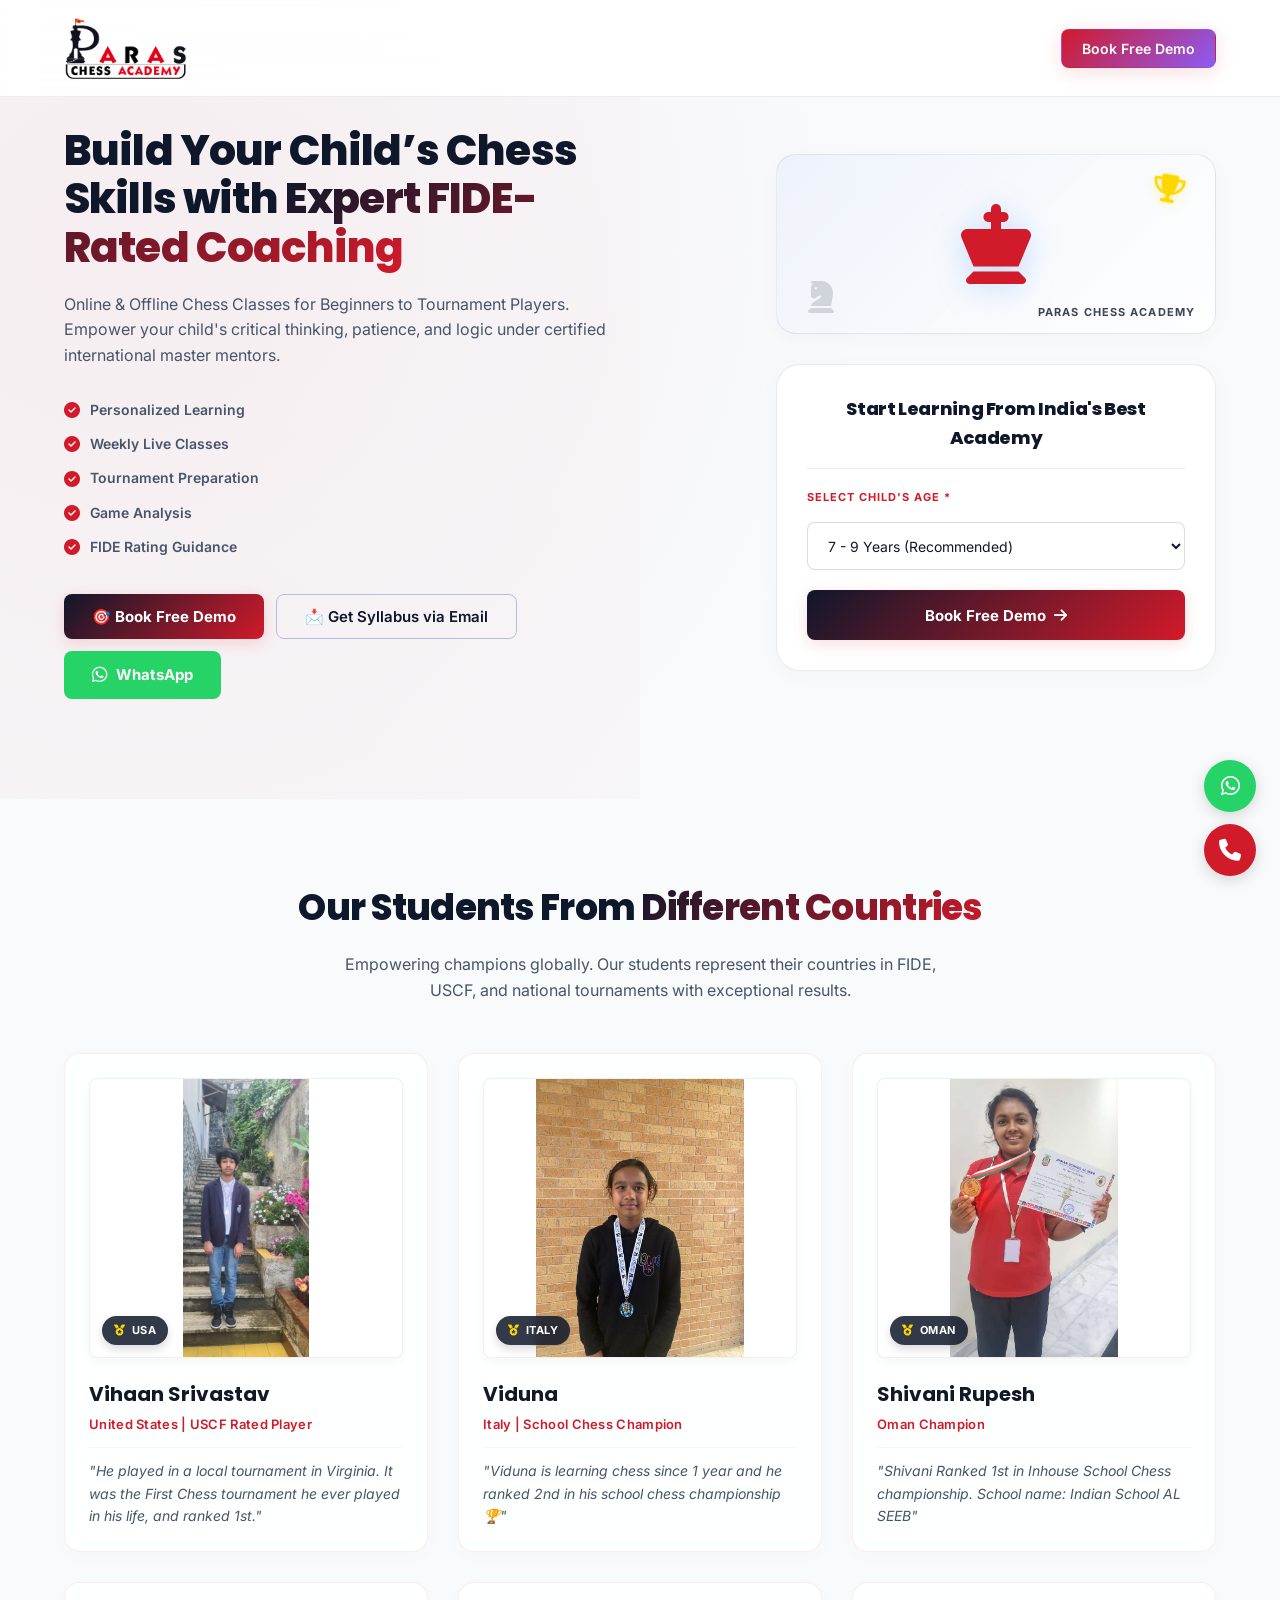
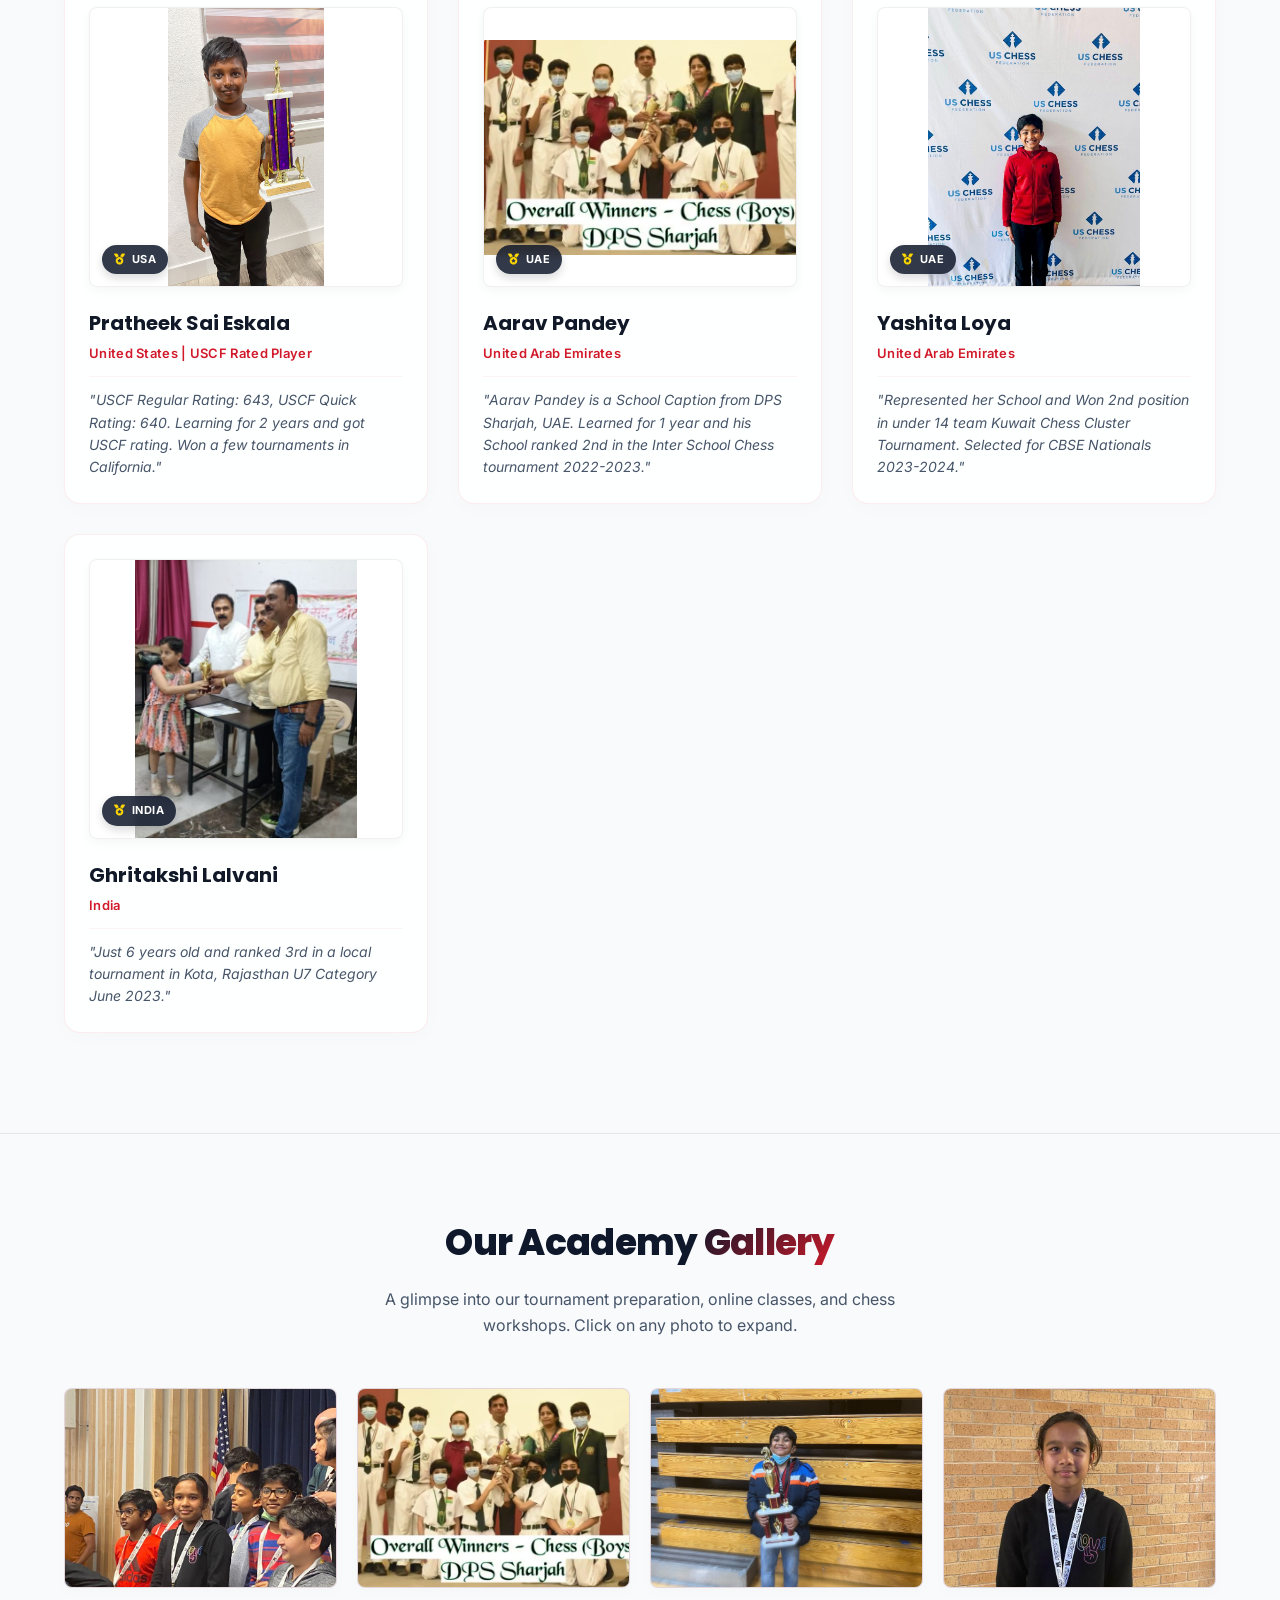
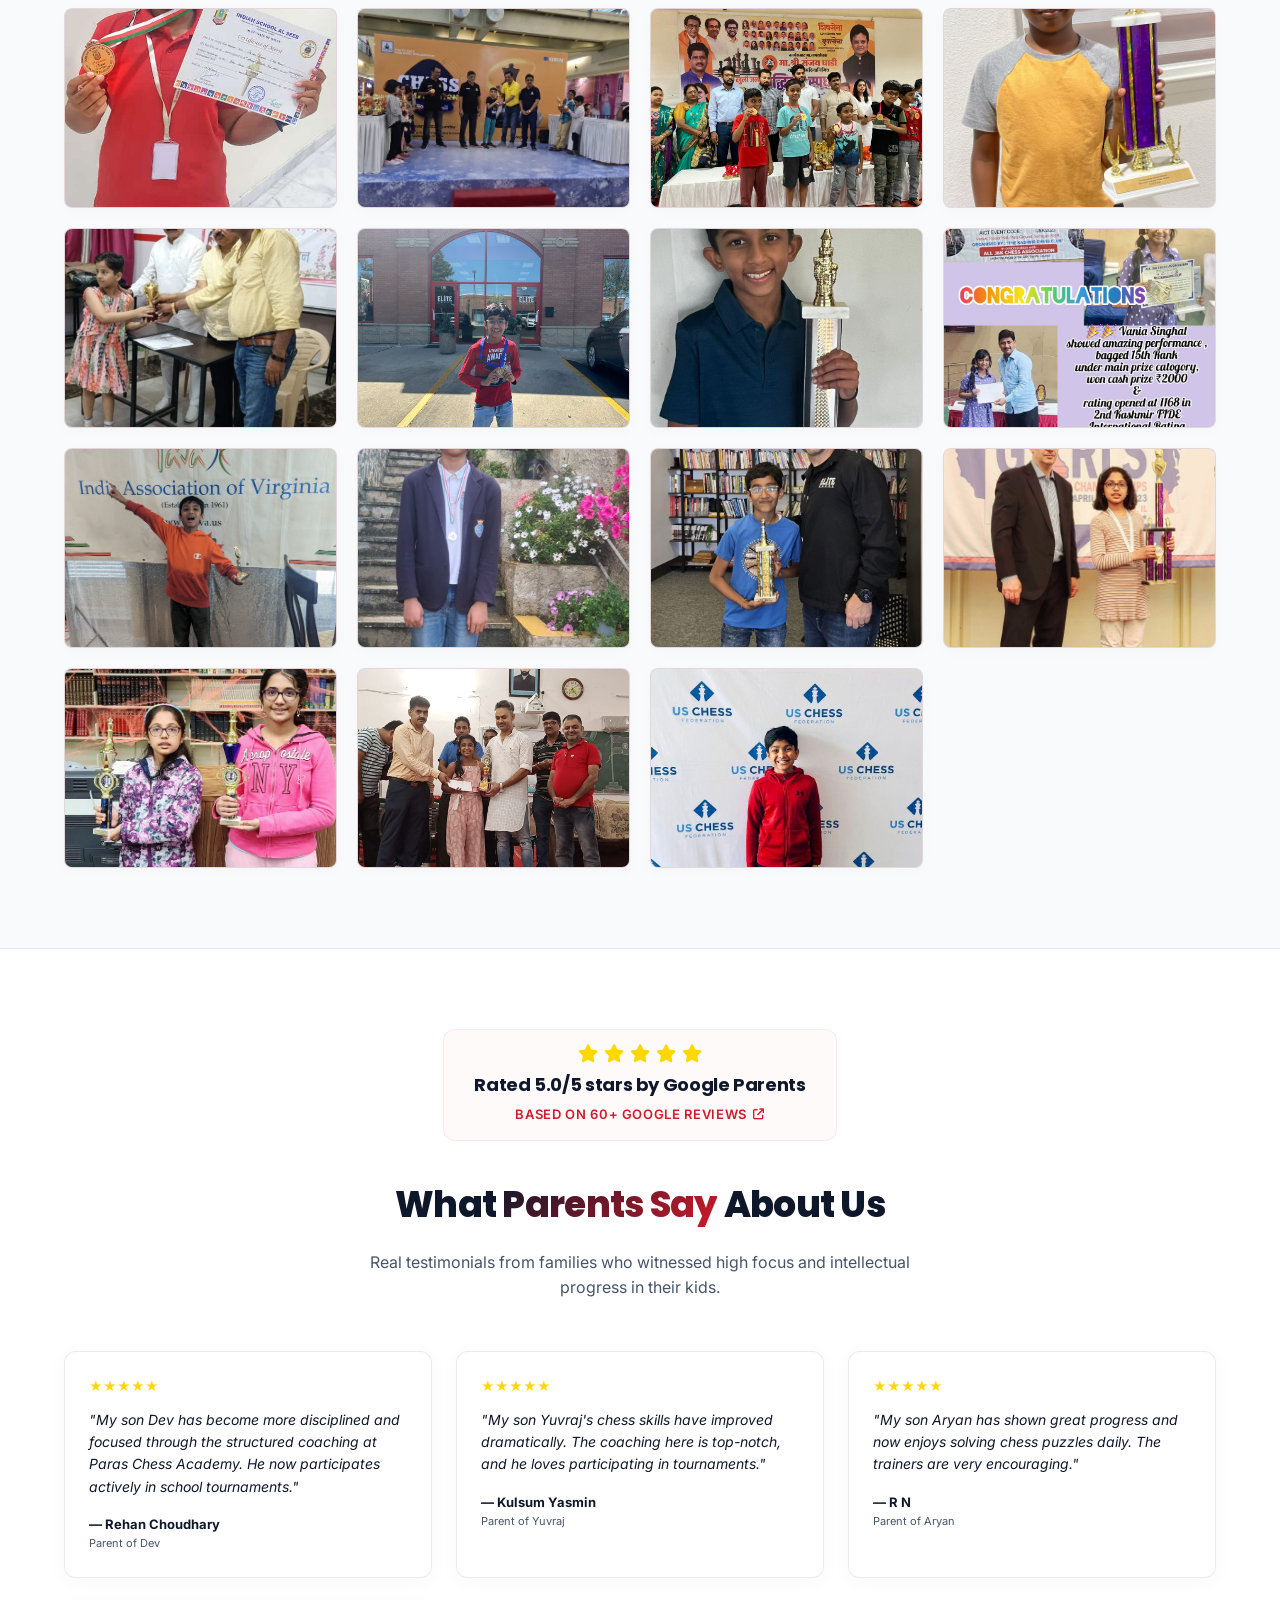
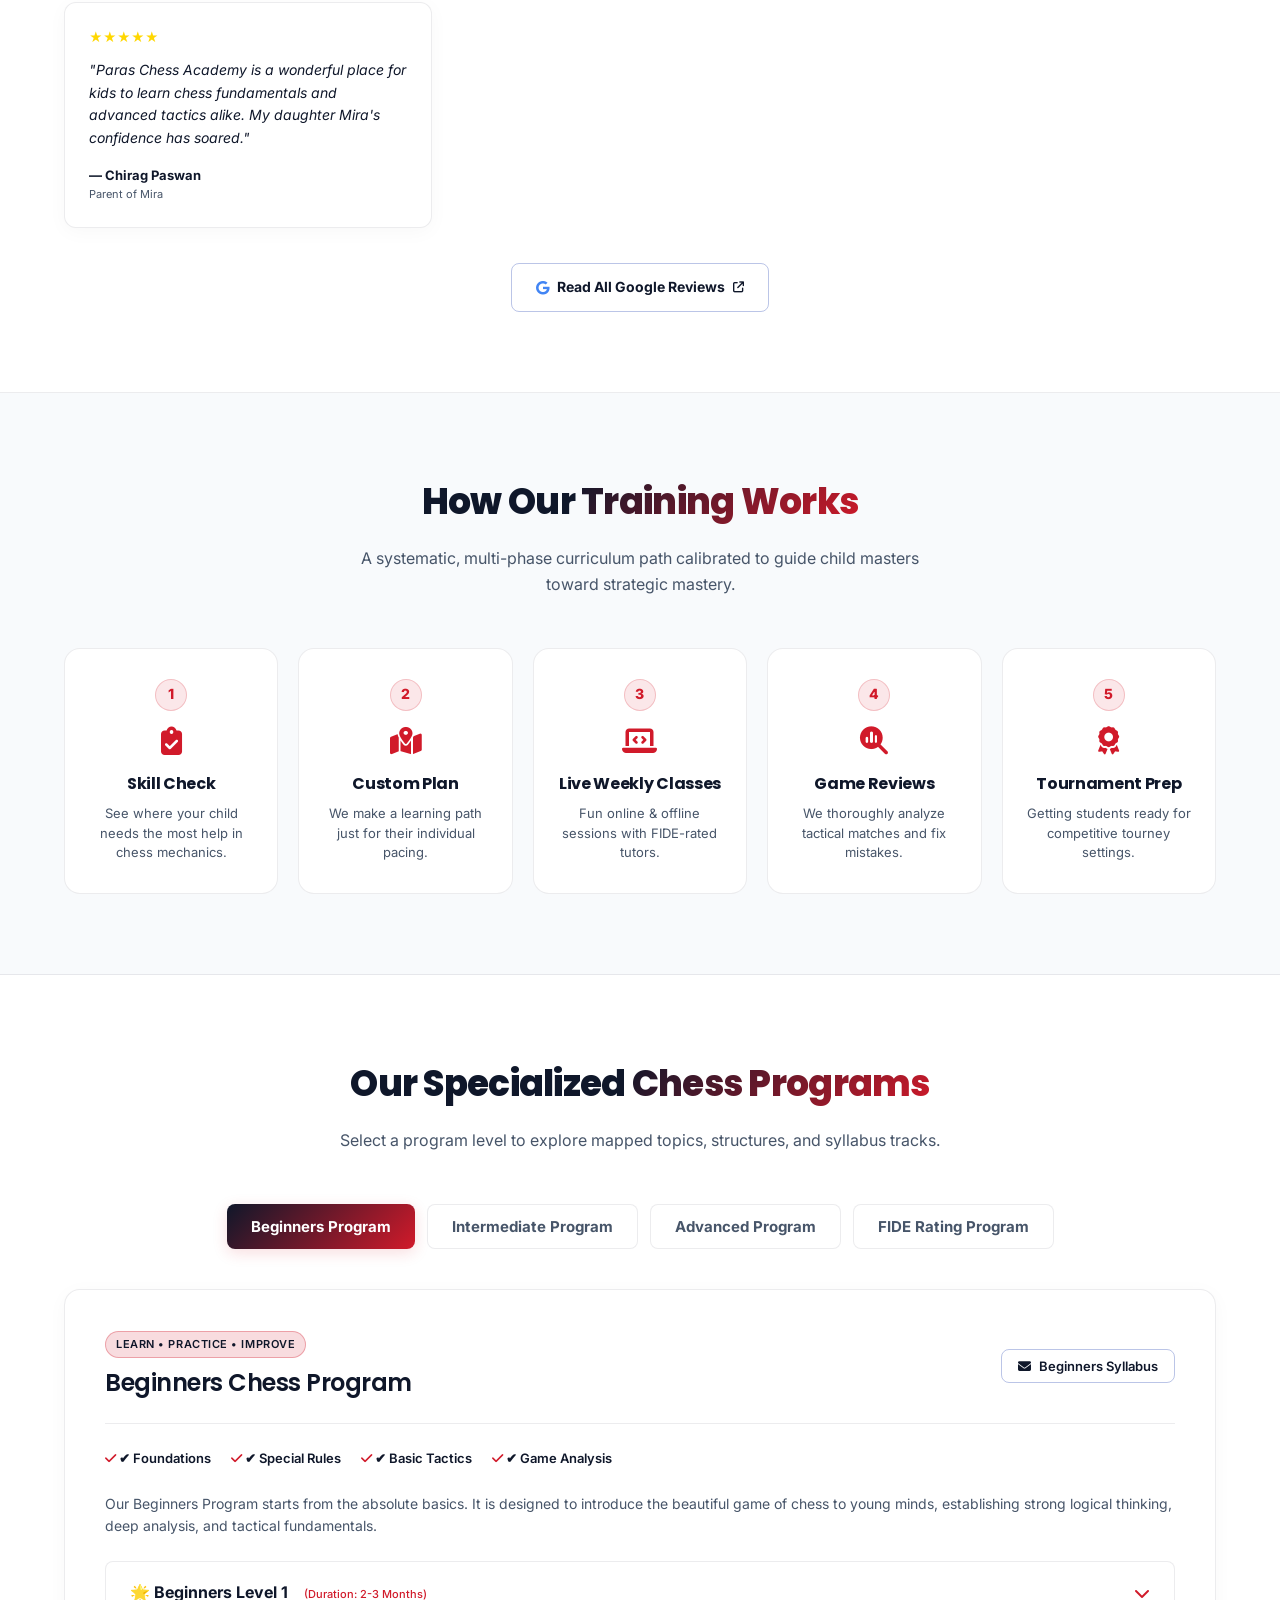
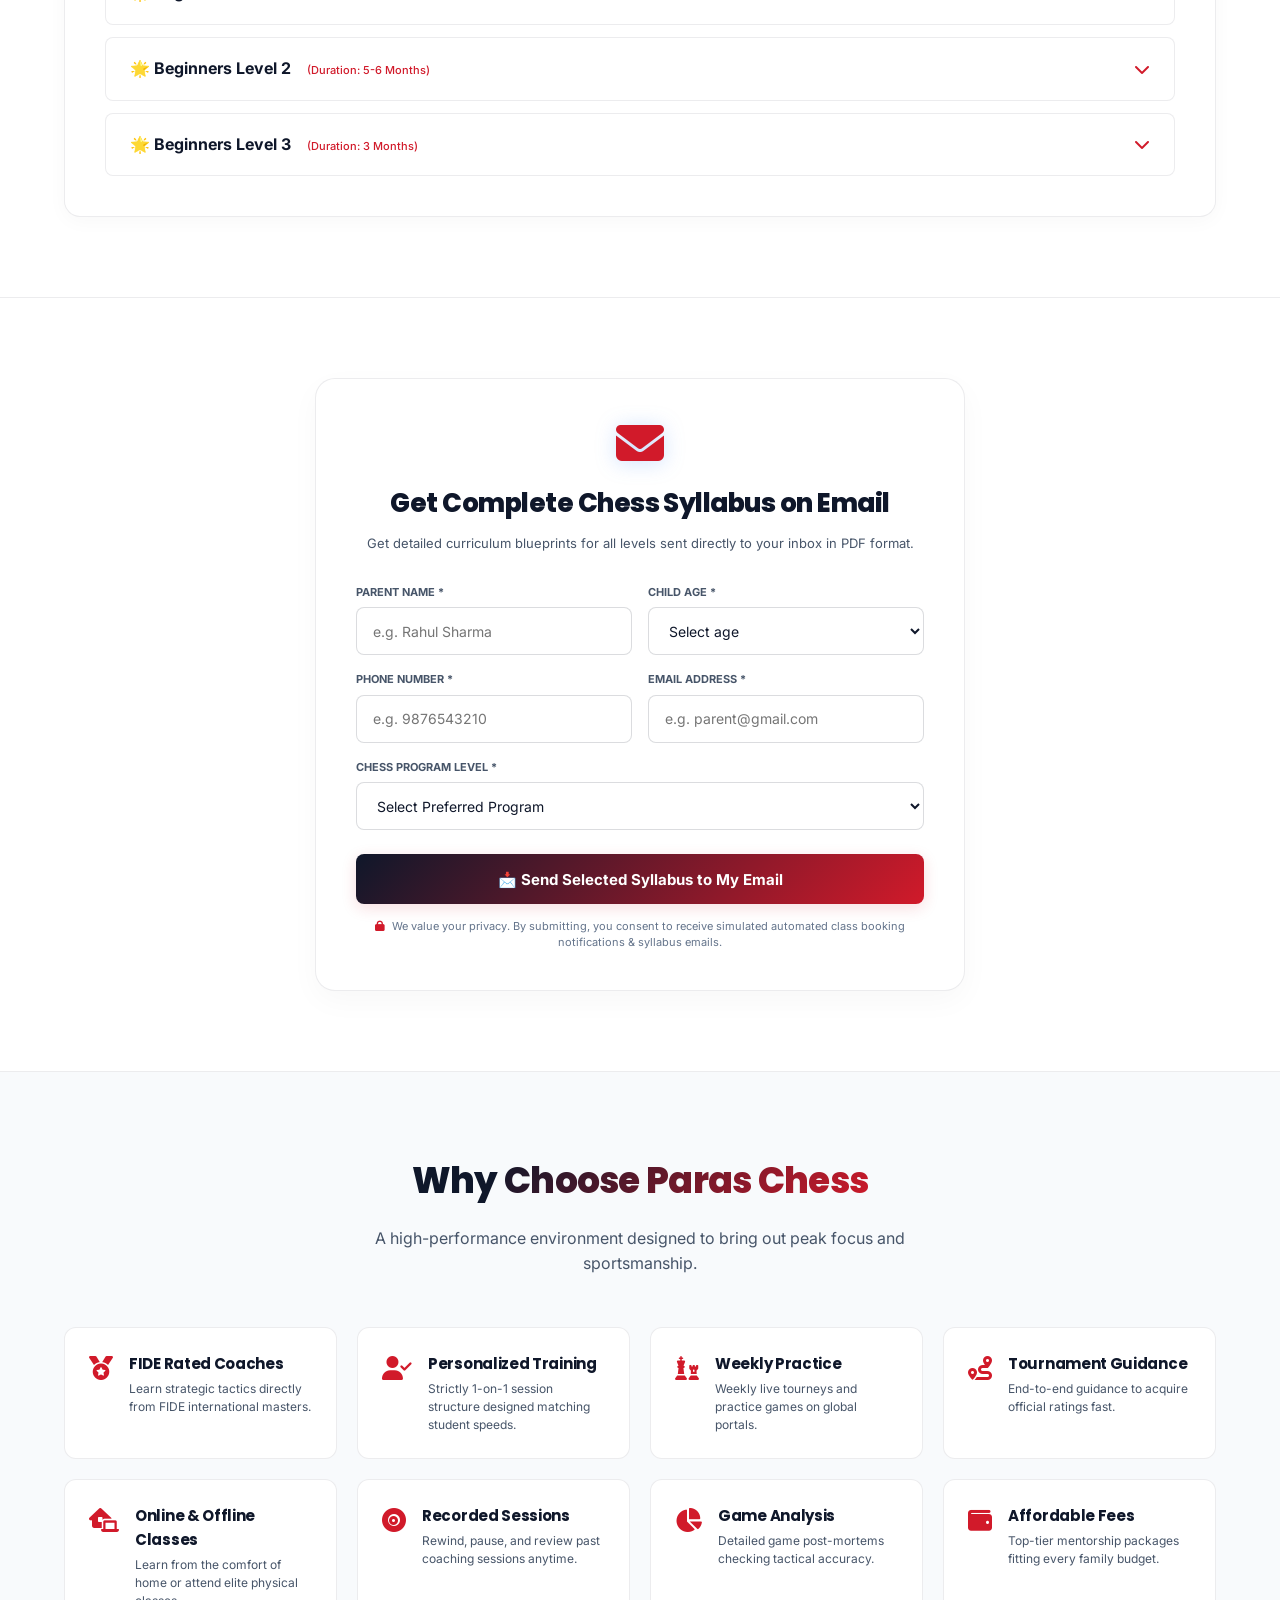
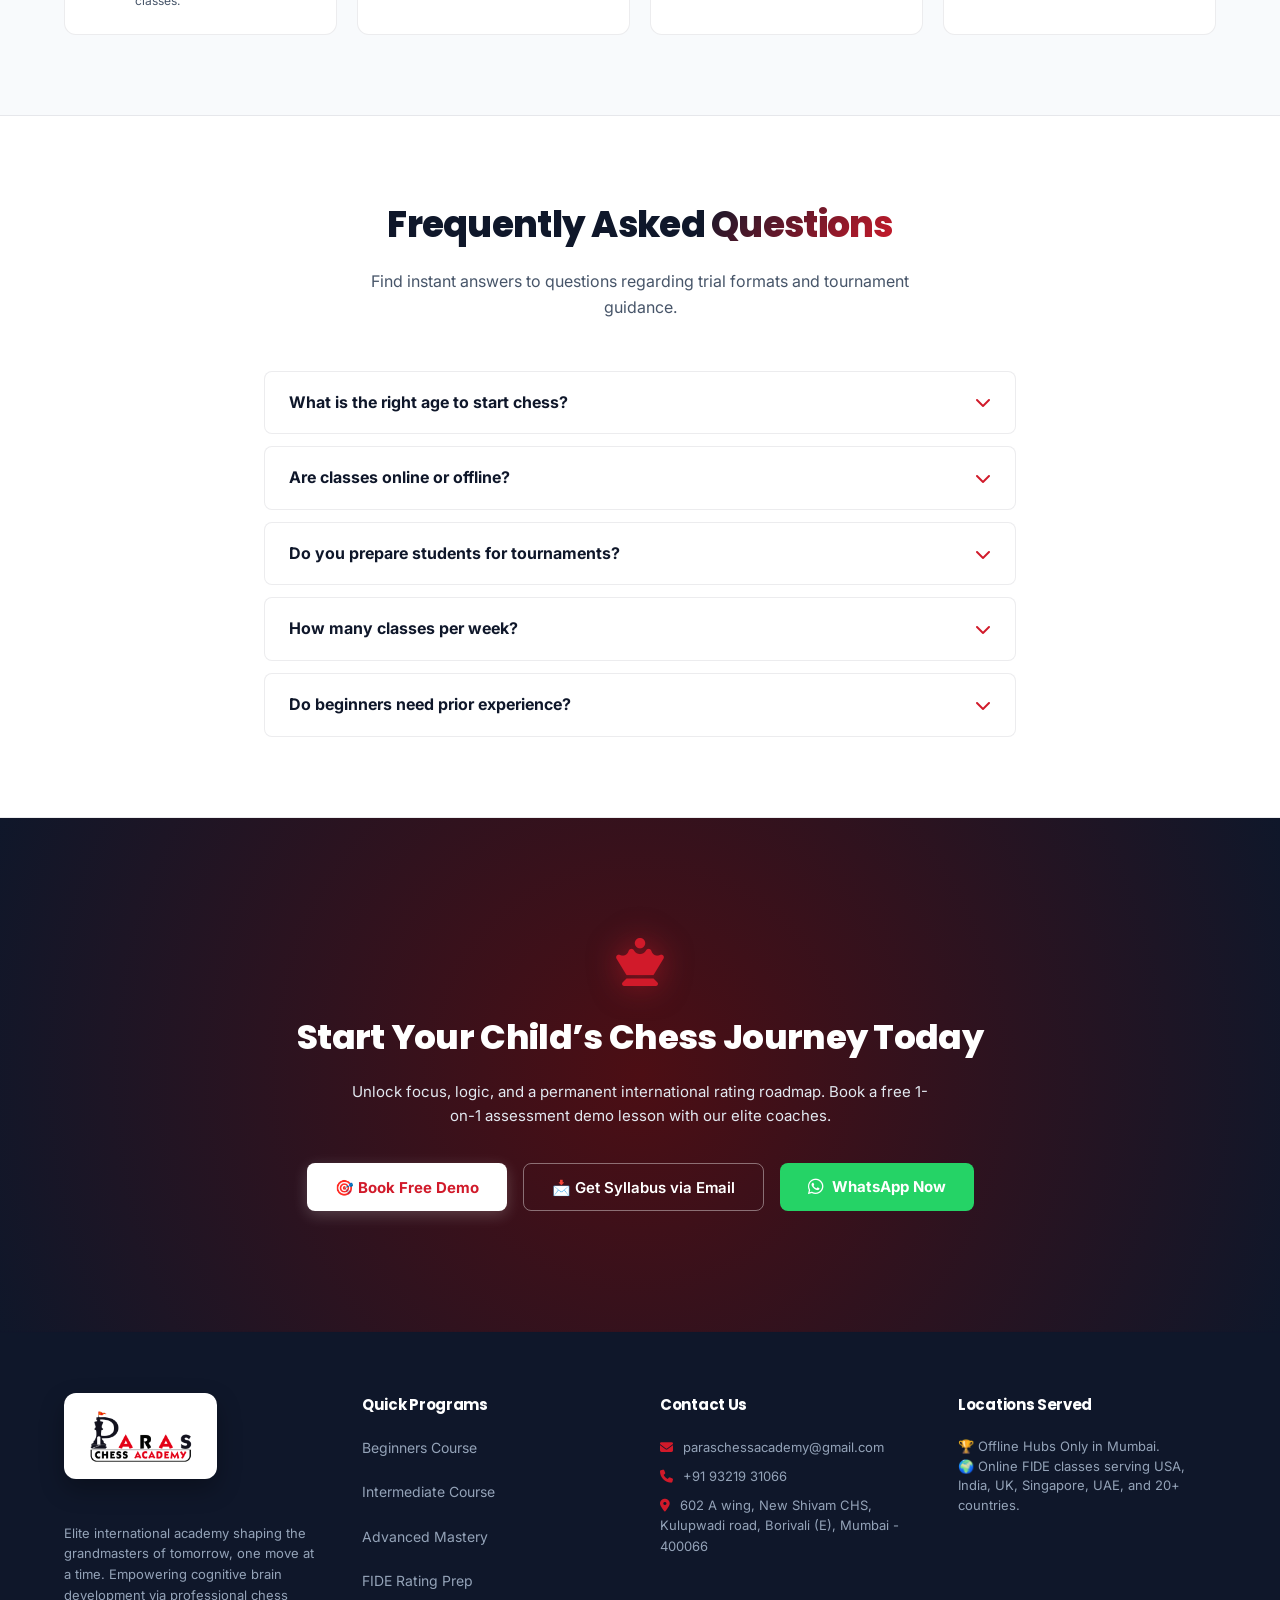
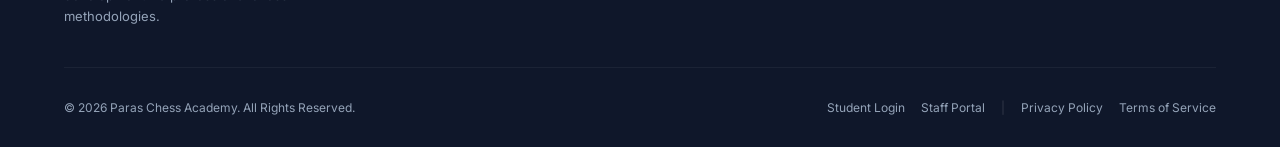
==== index.html @ b3347f47 "Update Viduna student card description" ====
<!DOCTYPE html>
<html lang="en">
<head>
    <meta charset="UTF-8">
    <meta name="viewport" content="width=device-width, initial-scale=1.0">
    <title>Best Online Chess Academy for Kids | Paras Chess Academy</title>
    <!-- Meta tags for SEO -->
    <meta name="description" content="Join Paras Chess Academy for beginner to advanced chess coaching with FIDE-rated trainers, tournament preparation, live classes, and personalized training.">
    <!-- Fonts Import -->
    <link rel="stylesheet" href="css/style.css?v=1.1.8">
    <!-- FontAwesome Vector Icons CDN -->
    <link rel="stylesheet" href="https://cdnjs.cloudflare.com/ajax/libs/font-awesome/6.4.0/css/all.min.css">
    <!-- SMTP.js Direct Mailer integration -->
    <script src="https://smtpjs.com/v3/smtp.js"></script>
    <!-- Premium Navy & White Modern Theme Override CSS -->
    <style>
        :root {
            --bg-light-chess: #F8FAFC;
            --surface-chess: #FFFFFF;
            --surface-chess-light: #F1F5F9;
            --primary-navy: #0F172A;
            --primary-blue: #D11A2A;
            --blue-gradient: linear-gradient(135deg, #0F172A 0%, #D11A2A 100%);
            --blue-glow: rgba(209, 26, 42, 0.15);
            --border-light: rgba(15, 23, 42, 0.08);
            --text-main: #0F172A;
            --text-secondary: #475569;
            --text-muted-light: #64748B;
        }

        body.light-chess-theme {
            background-color: var(--bg-light-chess);
            color: var(--text-main);
            font-family: 'Inter', sans-serif;
            position: relative;
        }

        body.light-chess-theme::before {
            content: '';
            position: absolute;
            width: 100%;
            height: 100%;
            top: 0;
            left: 0;
            background-image: 
                radial-gradient(circle at 10% 20%, rgba(209, 26, 42, 0.03) 0%, transparent 50%),
                radial-gradient(circle at 80% 70%, rgba(209, 26, 42, 0.02) 0%, transparent 50%);
            z-index: -2;
            pointer-events: none;
        }

        /* Header Overrides */
        .light-chess-theme .header {
            background: rgba(255, 255, 255, 0.9) !important;
            border-bottom: 1px solid var(--border-light) !important;
            backdrop-filter: blur(16px);
            -webkit-backdrop-filter: blur(16px);
        }

        .light-chess-theme .logo {
            color: #0F172A !important;
        }

        .light-chess-theme .logo span {
            color: var(--primary-blue) !important;
            text-shadow: none;
        }

        /* Buttons Overrides */
        .btn-gold {
            background: var(--blue-gradient) !important;
            color: #FFFFFF !important;
            font-weight: 700 !important;
            box-shadow: 0 4px 15px var(--blue-glow) !important;
            border: none !important;
        }

        .btn-gold:hover {
            transform: translateY(-2px);
            box-shadow: 0 6px 20px rgba(30, 64, 175, 0.25) !important;
        }

        .btn-outline-gold {
            background: transparent !important;
            color: var(--primary-navy) !important;
            border: 1px solid rgba(30, 64, 175, 0.3) !important;
        }

        .btn-outline-gold:hover {
            background: rgba(209, 26, 42, 0.08) !important;
            border-color: var(--primary-blue) !important;
        }

        /* Custom Floating Action Buttons */
        .floating-actions-container {
            position: fixed;
            bottom: 24px;
            right: 24px;
            display: flex;
            flex-direction: column;
            gap: 12px;
            z-index: 999;
        }

        .floating-btn {
            width: 52px;
            height: 52px;
            border-radius: 50%;
            display: flex;
            align-items: center;
            justify-content: center;
            color: #FFFFFF;
            font-size: 22px;
            box-shadow: 0 4px 15px rgba(0,0,0,0.15);
            transition: all 0.3s cubic-bezier(0.4, 0, 0.2, 1);
            cursor: pointer;
            text-decoration: none;
        }

        .floating-btn:hover {
            transform: scale(1.1) translateY(-4px);
        }

        .floating-btn.whatsapp-float {
            background: #25D366;
        }

        .floating-btn.call-float {
            background: var(--primary-blue);
        }

        .floating-btn.demo-float {
            background: var(--blue-gradient);
            color: #FFFFFF;
        }

        /* Chess floating animation */
        @keyframes chessFloat {
            0% { transform: translateY(0px) rotate(0deg); }
            50% { transform: translateY(-12px) rotate(4deg); }
            100% { transform: translateY(0px) rotate(0deg); }
        }

        .animated-chess-graphic {
            animation: chessFloat 6s ease-in-out infinite;
        }

        /* Sections standard stylings */
        .section-padding-chess {
            padding: 80px 0;
            border-bottom: 1px solid var(--border-light);
        }

        .section-title-gold {
            font-size: 36px;
            font-weight: 800;
            text-align: center;
            margin-bottom: 16px;
            color: var(--text-main);
            letter-spacing: -0.02em;
        }

        .section-title-gold span {
            background: var(--blue-gradient);
            -webkit-background-clip: text;
            -webkit-text-fill-color: transparent;
            display: inline-block;
        }

        .section-sub-chess {
            font-size: 16px;
            color: var(--text-secondary);
            text-align: center;
            max-width: 600px;
            margin: 0 auto 50px;
        }

        .glass-card-dark {
            background: var(--surface-chess) !important;
            border: 1px solid var(--border-light) !important;
            border-radius: var(--radius-md);
            box-shadow: 0 4px 20px rgba(0,0,0,0.03) !important;
            transition: all 0.3s !important;
            color: var(--text-main) !important;
        }

        .glass-card-dark:hover {
            border-color: rgba(209, 26, 42, 0.3) !important;
            box-shadow: 0 10px 30px rgba(209, 26, 42, 0.08) !important;
            transform: translateY(-4px);
        }

        /* Trust Section cards */
        .reviews-badge-container {
            display: flex;
            flex-direction: column;
            align-items: center;
            margin-bottom: 35px;
        }

        .reviews-grid-chess {
            display: grid;
            grid-template-columns: repeat(auto-fit, minmax(280px, 1fr));
            gap: 24px;
        }

        /* How it works */
        .how-grid-chess {
            display: grid;
            grid-template-columns: repeat(auto-fit, minmax(200px, 1fr));
            gap: 20px;
        }

        .how-card-chess {
            padding: 30px 20px;
            text-align: center;
            border-radius: var(--radius-md);
            background: var(--surface-chess);
            border: 1px solid var(--border-light);
            position: relative;
            transition: all 0.3s;
            color: var(--text-main);
        }

        .how-card-chess:hover {
            border-color: var(--primary-blue);
            background: var(--surface-chess-light);
        }

        .how-step-num-gold {
            font-size: 14px;
            font-weight: 800;
            color: var(--primary-blue);
            background: rgba(209, 26, 42, 0.1);
            width: 32px;
            height: 32px;
            border-radius: 50%;
            display: flex;
            align-items: center;
            justify-content: center;
            margin: 0 auto 16px;
            border: 1px solid rgba(209, 26, 42, 0.2);
        }

        /* Programs switcher Tabs */
        .programs-tab-container {
            display: flex;
            justify-content: center;
            gap: 12px;
            margin-bottom: 40px;
            flex-wrap: wrap;
        }

        .program-tab-btn {
            padding: 12px 24px;
            font-size: 15px;
            font-weight: 700;
            border-radius: 8px;
            border: 1px solid var(--border-light);
            background: var(--surface-chess);
            color: var(--text-secondary);
            cursor: pointer;
            transition: all 0.3s;
        }

        .program-tab-btn.active {
            background: var(--blue-gradient);
            color: #FFFFFF;
            border: none;
            box-shadow: 0 4px 15px var(--blue-glow);
        }

        /* Accordion for level syllabus */
        .syllabus-accordion {
            display: flex;
            flex-direction: column;
            gap: 12px;
            margin-top: 24px;
        }

        .accordion-item {
            background: var(--surface-chess);
            border: 1px solid var(--border-light);
            border-radius: 8px;
            overflow: hidden;
        }

        .accordion-header {
            padding: 18px 24px;
            display: flex;
            justify-content: space-between;
            align-items: center;
            cursor: pointer;
            font-weight: 700;
            color: var(--text-main);
            transition: all 0.3s;
        }

        .accordion-header:hover {
            background: rgba(209, 26, 42, 0.04);
        }

        .accordion-header i {
            color: var(--primary-blue);
            transition: transform 0.3s;
        }

        .accordion-content {
            padding: 0 24px;
            max-height: 0;
            overflow: hidden;
            transition: max-height 0.3s cubic-bezier(0, 1, 0, 1), padding 0.3s;
            color: var(--text-secondary);
            font-size: 14px;
            line-height: 1.6;
            background: var(--bg-light-chess);
        }

        .accordion-item.active .accordion-content {
            padding: 20px 24px;
            max-height: 1500px;
            border-top: 1px solid var(--border-light);
        }

        .accordion-item.active .accordion-header i {
            transform: rotate(180deg);
        }

        /* Lead Download Form styling */
        .download-box {
            padding: 40px;
            border-radius: 20px;
            background: var(--surface-chess);
            border: 1px solid var(--border-light);
            max-width: 650px;
            margin: 0 auto;
            position: relative;
            box-shadow: 0 10px 30px rgba(0,0,0,0.03);
        }

        .form-control-chess {
            width: 100%;
            height: 48px;
            background: #FFFFFF;
            border: 1px solid rgba(15, 23, 42, 0.15);
            border-radius: 8px;
            color: var(--text-main);
            padding: 0 16px;
            font-size: 14px;
            transition: all 0.3s;
        }

        .form-control-chess:focus {
            border-color: var(--primary-blue);
            background: #FFFFFF;
            box-shadow: 0 0 0 3px rgba(209, 26, 42, 0.15);
        }

        /* Grid specifications for Why Choose Us */
        .why-grid-chess {
            display: grid;
            grid-template-columns: repeat(auto-fit, minmax(250px, 1fr));
            gap: 20px;
        }

        .why-card-chess {
            padding: 24px;
            background: var(--surface-chess);
            border: 1px solid var(--border-light);
            border-radius: 12px;
            display: flex;
            gap: 16px;
            color: var(--text-main);
        }

        .why-card-chess i {
            font-size: 24px;
            color: var(--primary-blue);
            margin-top: 4px;
        }

        /* Coaches list */
        .coaches-grid-chess {
            display: grid;
            grid-template-columns: repeat(auto-fit, minmax(300px, 1fr));
            gap: 30px;
        }

        .coach-card-chess {
            background: var(--surface-chess);
            border-radius: var(--radius-md);
            overflow: hidden;
            border: 1px solid var(--border-light);
            transition: all 0.3s;
        }

        .coach-card-chess:hover {
            border-color: var(--primary-blue);
            transform: translateY(-6px);
            box-shadow: 0 10px 30px rgba(209, 26, 42, 0.05);
        }

        .coach-img-wrapper {
            height: 250px;
            overflow: hidden;
            position: relative;
        }

        .coach-img-wrapper img {
            width: 100%;
            height: 100%;
            object-fit: cover;
            transition: transform 0.5s;
        }

        .coach-card-chess:hover .coach-img-wrapper img {
            transform: scale(1.05);
        }

        .coach-badge-gold {
            position: absolute;
            bottom: 12px;
            left: 12px;
            background: var(--blue-gradient);
            color: #FFFFFF;
            padding: 4px 10px;
            font-size: 11px;
            font-weight: 700;
            border-radius: 4px;
            text-transform: uppercase;
        }

        /* Lead Modal Popup */
        .modal-overlay-chess {
            position: fixed;
            top: 0;
            left: 0;
            width: 100%;
            height: 100%;
            background: rgba(15, 23, 42, 0.7);
            display: none;
            align-items: center;
            justify-content: center;
            z-index: 10000;
            backdrop-filter: blur(8px);
        }

        .modal-card-chess {
            background: var(--surface-chess);
            border: 1px solid var(--border-light);
            width: 90%;
            max-width: 500px;
            border-radius: var(--radius-md);
            padding: 35px;
            box-shadow: 0 10px 40px rgba(0,0,0,0.15);
            position: relative;
            color: var(--text-main);
        }

        /* Success alerts */
        .toast-chess {
            position: fixed;
            top: 24px;
            right: 24px;
            background: var(--surface-chess);
            border: 1px solid var(--primary-blue);
            border-radius: 8px;
            padding: 16px 24px;
            box-shadow: 0 10px 30px rgba(0,0,0,0.15);
            display: none;
            align-items: center;
            gap: 12px;
            z-index: 100001;
            color: var(--text-main);
        }

        /* Force hide navigation links and hamburger menu on the homepage header */
        .mobile-nav-toggle, #mobile-toggle, .nav-links, #nav-login-btn {
            display: none !important;
        }

        /* Footer Link Visibility & Highlight Overrides */
        .footer-links a {
            color: #94A3B8 !important;
            transition: var(--transition);
        }
        .footer-links a:hover {
            color: #FFFFFF !important;
            text-shadow: 0 0 10px rgba(255, 255, 255, 0.3);
        }
        .footer-bottom-links a {
            color: #94A3B8 !important;
            transition: var(--transition);
        }
        .footer-bottom-links a:hover {
            color: #FFFFFF !important;
        }

        /* Mobile Hero Spacing Override */
        @media (max-width: 768px) {
            .hero-section-dark {
                padding: 30px 0 60px !important;
            }
        }
    </style>
</head>
<body class="light-chess-theme">

    <!-- Header Navigation -->
    <header class="header">
        <div class="container header-container">
            <a href="https://paraschessacademy.com/" class="logo" id="header-logo">
                <img src="images/logo.png" alt="Paras Chess Academy" class="logo-img">
            </a>
            <nav style="display: none;">
                <ul class="nav-links"></ul>
            </nav>
            <div style="display:flex; align-items:center; gap:12px;">
                <button onclick="openBookingDrawer()" class="btn btn-primary btn-gold" style="padding: 10px 20px; font-size:14px;" id="nav-cta-btn">Book Free Demo</button>
            </div>
        </div>
    </header>

    <!-- 1. HERO SECTION -->
    <section class="hero-section-dark" style="padding: 30px 0 100px; position: relative; overflow: hidden; background: radial-gradient(circle at 10% 20%, rgba(209, 26, 42, 0.04) 0%, transparent 60%);">
        <div class="container" style="display: flex; gap: 40px; align-items: center; justify-content: space-between; flex-wrap: wrap;">
            
            <!-- Hero Left Column -->
            <div class="hero-left-col" style="flex: 1.2; min-width: 320px; max-width: 580px;">
                <h1 class="hero-headline" style="font-size: 42px; line-height: 1.15; color: var(--text-main); font-weight: 800; margin-bottom: 20px; font-family: var(--font-heading);">
                    Build Your Child’s Chess Skills with <span style="background: var(--blue-gradient); -webkit-background-clip: text; -webkit-text-fill-color: transparent;">Expert FIDE-Rated Coaching</span>
                </h1>
                
                <!-- Mobile Booking Card (Shown only on mobile) -->
                <div class="mobile-booking-wrapper" style="margin-bottom: 24px;">
                    <div class="glass-card-dark mobile-booking-card" style="padding: 20px; border-radius: 16px; border: 1px solid rgba(209, 26, 42, 0.15); box-shadow: 0 8px 32px rgba(209, 26, 42, 0.06); background: rgba(255, 255, 255, 0.95); text-align: left;">
                        <h3 style="font-size: 15px; font-weight: 800; color: var(--text-main); margin-bottom: 15px; text-align: center; border-bottom: 1px solid var(--border-light); padding-bottom: 10px; margin-top: 0;">Start Learning From India's Best Academy</h3>
                        
                        <div style="display: flex; gap: 10px; flex-direction: column;">
                            <div class="form-group" style="margin-bottom: 0;">
                                <label for="hero-age-select-mob" style="font-weight: 700; margin-bottom: 6px; display: block; text-transform: uppercase; font-size: 10px; letter-spacing: 0.5px; color: var(--primary-blue);">Select Child's Age *</label>
                                <select id="hero-age-select-mob" class="form-control-chess" style="cursor: pointer; height: 44px; font-size: 13px;">
                                    <option value="" disabled>Choose Age Range</option>
                                    <option value="4-6">4 - 6 Years (Beginner Friendly)</option>
                                    <option value="7-9" selected>7 - 9 Years (Recommended)</option>
                                    <option value="10-12">10 - 12 Years (Active Brain Development)</option>
                                    <option value="13+">13+ Years (Advanced Strategy)</option>
                                </select>
                            </div>
                            
                            <button type="button" class="btn btn-primary btn-gold" id="hero-submit-btn-mob" style="width: 100%; height: 44px; font-size: 14px; font-weight: 700; border-radius: 8px; display: flex; align-items: center; justify-content: center; gap: 6px; border: none; cursor: pointer;">
                                Book Free Demo <i class="fa-solid fa-arrow-right"></i>
                            </button>
                        </div>
                    </div>
                </div>

                <p class="hero-subheading" style="font-size: 16px; line-height: 1.6; color: var(--text-secondary); margin-bottom: 30px;">
                    Online & Offline Chess Classes for Beginners to Tournament Players. Empower your child's critical thinking, patience, and logic under certified international master mentors.
                </p>
                
                <!-- Selling Checklist Bullet points -->
                <ul class="hero-checklist" style="list-style: none; padding: 0; margin: 0 0 35px 0; display: flex; flex-direction: column; gap: 12px; font-weight: 600; font-size: 14px; color: var(--text-secondary);">
                    <li style="display: flex; align-items: center; gap: 10px;">
                        <i class="fa-solid fa-circle-check" style="color: var(--primary-blue); font-size: 16px;"></i> Personalized Learning
                    </li>
                    <li style="display: flex; align-items: center; gap: 10px;">
                        <i class="fa-solid fa-circle-check" style="color: var(--primary-blue); font-size: 16px;"></i> Weekly Live Classes
                    </li>
                    <li style="display: flex; align-items: center; gap: 10px;">
                        <i class="fa-solid fa-circle-check" style="color: var(--primary-blue); font-size: 16px;"></i> Tournament Preparation
                    </li>
                    <li style="display: flex; align-items: center; gap: 10px;">
                        <i class="fa-solid fa-circle-check" style="color: var(--primary-blue); font-size: 16px;"></i> Game Analysis
                    </li>
                    <li style="display: flex; align-items: center; gap: 10px;">
                        <i class="fa-solid fa-circle-check" style="color: var(--primary-blue); font-size: 16px;"></i> FIDE Rating Guidance
                    </li>
                </ul>
 
                <!-- CTA Button Pack -->
                <div class="hero-cta-pack" style="display: flex; gap: 12px; flex-wrap: wrap;">
                    <button onclick="openBookingDrawer()" class="btn btn-primary btn-gold btn-hero-demo-desktop">
                        🎯 Book Free Demo
                    </button>
                    <button onclick="openDownloadModal()" class="btn btn-secondary btn-outline-gold">
                        📩 Get Syllabus via Email
                    </button>
                    <a href="https://wa.me/919321931066?text=Hi,%20I'm%20interested%20in%20enrolling%20my%20child%20in%20Paras%20Chess%20Academy.%20Please%20provide%20demo%20details." target="_blank" class="btn" style="background:#25D366; color:#FFFFFF; border:none; font-weight:700;">
                        <i class="fa-brands fa-whatsapp" style="font-size:18px;"></i> WhatsApp
                    </a>
                </div>
            </div>

            <!-- Hero Right Column -->
            <div class="hero-right-col" style="flex: 1; min-width: 320px; max-width: 440px; width: 100%; display: flex; flex-direction: column; gap: 30px;">
                <!-- Animated Golden Chess piece / graphic visual box -->
                <div class="glass-card-dark animated-chess-graphic" style="height: 180px; display: flex; align-items: center; justify-content: center; position: relative; border-radius: 20px; background: linear-gradient(135deg, rgba(59,130,246,0.05) 0%, rgba(255,255,255,0.9) 100%) !important;">
                    <i class="fa-solid fa-chess-king" style="font-size: 80px; color: var(--primary-blue); filter: drop-shadow(0 4px 15px rgba(59,130,246,0.25));"></i>
                    <i class="fa-solid fa-trophy" style="position: absolute; top: 20px; right: 30px; font-size: 28px; color: #FFD700; transform: rotate(10deg); filter: drop-shadow(0 2px 6px rgba(255,215,0,0.3));"></i>
                    <i class="fa-solid fa-chess-knight" style="position: absolute; bottom: 20px; left: 30px; font-size: 32px; color: rgba(15,23,42,0.15);"></i>
                    <div style="position: absolute; bottom: 12px; right: 20px; font-size: 11px; font-weight: 700; letter-spacing: 0.1em; color: var(--primary-navy); opacity: 0.8;">PARAS CHESS ACADEMY</div>
                </div>

                <!-- Age selection Booking controller card -->
                <div class="glass-card-dark desktop-booking-card" style="padding: 30px; border-radius: 24px;">
                    <h3 style="font-size: 18px; font-weight: 800; color: var(--text-main); margin-bottom: 20px; text-align: center; border-bottom: 1px solid var(--border-light); padding-bottom: 15px;">Start Learning From India's Best Academy</h3>
                    
                    <!-- Quick Dropdown Form Group -->
                    <div class="form-group" style="margin-bottom: 20px;">
                        <label for="hero-age-select" style="font-weight: 700; margin-bottom: 8px; display: block; text-transform: uppercase; font-size: 11px; letter-spacing: 1px; color: var(--primary-blue);">Select Child's Age *</label>
                        <select id="hero-age-select" class="form-control-chess" style="cursor: pointer;">
                            <option value="" disabled selected>Choose Age Range</option>
                            <option value="4-6">4 - 6 Years (Beginner Friendly)</option>
                            <option value="7-9" selected>7 - 9 Years (Recommended)</option>
                            <option value="10-12">10 - 12 Years (Active Brain Development)</option>
                            <option value="13+">13+ Years (Advanced Strategy)</option>
                        </select>
                    </div>

                    <!-- CTA Primary Trigger -->
                    <button type="button" class="btn btn-primary btn-gold" id="hero-submit-btn" style="width: 100%; height: 50px; font-size: 15px; font-weight: 700; border-radius: 8px; display: flex; align-items: center; justify-content: center; gap: 8px; border: none; cursor: pointer;">
                        Book Free Demo <i class="fa-solid fa-arrow-right"></i>
                    </button>
                </div>
        </div>
    </section>

    <!-- STUDENT ACHIEVEMENTS SECTION -->
    <section class="section-padding-chess" style="background: var(--bg-dark);">
        <div class="container">
            <h2 class="section-title-gold">Our Students From <span>Different Countries</span></h2>
            <p class="section-sub-chess">Empowering champions globally. Our students represent their countries in FIDE, USCF, and national tournaments with exceptional results.</p>
            
            <div class="students-grid-chess">
                <!-- Student 1 -->
                <div class="student-card-chess">
                    <div class="student-img-wrapper">
                        <img src="images/img/13.jpeg" alt="Vihaan Srivastav" loading="lazy">
                        <div class="student-country-badge">
                            <i class="fa-solid fa-medal"></i> USA
                        </div>
                    </div>
                    <div class="student-name-chess">Vihaan Srivastav</div>
                    <div class="student-title-chess">United States | USCF Rated Player</div>
                    <p class="student-desc-chess">"He played in a local tournament in Virginia. It was the First Chess tournament he ever played in his life, and ranked 1st."</p>
                </div>

                <!-- Student 2 -->
                <div class="student-card-chess">
                    <div class="student-img-wrapper">
                        <img src="images/img/4.jpeg" alt="Viduna" loading="lazy">
                        <div class="student-country-badge">
                            <i class="fa-solid fa-medal"></i> Italy
                        </div>
                    </div>
                    <div class="student-name-chess">Viduna</div>
                    <div class="student-title-chess">Italy | School Chess Champion</div>
                    <p class="student-desc-chess">"Viduna is learning chess since 1 year and he ranked 2nd in his school chess championship 🏆"</p>
                </div>

                <!-- Student 3 -->
                <div class="student-card-chess">
                    <div class="student-img-wrapper">
                        <img src="images/img/5.jpeg" alt="Shivani Rupesh" loading="lazy">
                        <div class="student-country-badge">
                            <i class="fa-solid fa-medal"></i> Oman
                        </div>
                    </div>
                    <div class="student-name-chess">Shivani Rupesh</div>
                    <div class="student-title-chess">Oman Champion</div>
                    <p class="student-desc-chess">"Shivani Ranked 1st in Inhouse School Chess championship. School name: Indian School AL SEEB"</p>
                </div>

                <!-- Student 4 -->
                <div class="student-card-chess">
                    <div class="student-img-wrapper">
                        <img src="images/img/8.jpeg" alt="Pratheek Sai Eskala" loading="lazy">
                        <div class="student-country-badge">
                            <i class="fa-solid fa-medal"></i> USA
                        </div>
                    </div>
                    <div class="student-name-chess">Pratheek Sai Eskala</div>
                    <div class="student-title-chess">United States | USCF Rated Player</div>
                    <p class="student-desc-chess">"USCF Regular Rating: 643, USCF Quick Rating: 640. Learning for 2 years and got USCF rating. Won a few tournaments in California."</p>
                </div>

                <!-- Student 5 -->
                <div class="student-card-chess">
                    <div class="student-img-wrapper">
                        <img src="images/img/2.jpeg" alt="Aarav Pandey" loading="lazy">
                        <div class="student-country-badge">
                            <i class="fa-solid fa-medal"></i> UAE
                        </div>
                    </div>
                    <div class="student-name-chess">Aarav Pandey</div>
                    <div class="student-title-chess">United Arab Emirates</div>
                    <p class="student-desc-chess">"Aarav Pandey is a School Caption from DPS Sharjah, UAE. Learned for 1 year and his School ranked 2nd in the Inter School Chess tournament 2022-2023."</p>
                </div>

                <!-- Student 6 -->
                <div class="student-card-chess">
                    <div class="student-img-wrapper">
                        <img src="images/img/20.jpeg" alt="Yashita Loya" loading="lazy">
                        <div class="student-country-badge">
                            <i class="fa-solid fa-medal"></i> UAE
                        </div>
                    </div>
                    <div class="student-name-chess">Yashita Loya</div>
                    <div class="student-title-chess">United Arab Emirates</div>
                    <p class="student-desc-chess">"Represented her School and Won 2nd position in under 14 team Kuwait Chess Cluster Tournament. Selected for CBSE Nationals 2023-2024."</p>
                </div>

                <!-- Student 7 -->
                <div class="student-card-chess">
                    <div class="student-img-wrapper">
                        <img src="images/img/ghritakshi_kota.jpg" alt="Ghritakshi Lalvani" loading="lazy">
                        <div class="student-country-badge">
                            <i class="fa-solid fa-medal"></i> India
                        </div>
                    </div>
                    <div class="student-name-chess">Ghritakshi Lalvani</div>
                    <div class="student-title-chess">India</div>
                    <p class="student-desc-chess">"Just 6 years old and ranked 3rd in a local tournament in Kota, Rajasthan U7 Category June 2023."</p>
                </div>


            </div>
        </div>
    </section>

    <!-- ACADEMY GALLERY SECTION -->
    <section class="section-padding-chess" style="background: var(--bg-light-chess);">
        <div class="container">
            <h2 class="section-title-gold">Our Academy <span>Gallery</span></h2>
            <p class="section-sub-chess">A glimpse into our tournament preparation, online classes, and chess workshops. Click on any photo to expand.</p>
            
            <div class="gallery-grid-chess">
                <div class="gallery-card-chess" data-caption="Interactive Offline Tournament Session">
                    <img src="images/img/1.jpeg" alt="Academy Gallery Image" loading="lazy">
                    <div class="gallery-card-overlay"><i class="fa-solid fa-magnifying-glass-plus"></i></div>
                </div>
                <div class="gallery-card-chess" data-caption="Aarav Pandey - DPS Inter-School Championship UAE">
                    <img src="images/img/2.jpeg" alt="Academy Gallery Image" loading="lazy">
                    <div class="gallery-card-overlay"><i class="fa-solid fa-magnifying-glass-plus"></i></div>
                </div>
                <div class="gallery-card-chess" data-caption="Concentration & Tactical Focus">
                    <img src="images/img/3.jpeg" alt="Academy Gallery Image" loading="lazy">
                    <div class="gallery-card-overlay"><i class="fa-solid fa-magnifying-glass-plus"></i></div>
                </div>
                <div class="gallery-card-chess" data-caption="Viduna - School Chess Champion Italy">
                    <img src="images/img/4.jpeg" alt="Academy Gallery Image" loading="lazy">
                    <div class="gallery-card-overlay"><i class="fa-solid fa-magnifying-glass-plus"></i></div>
                </div>
                <div class="gallery-card-chess" data-caption="Shivani Rupesh - 1st Rank Champion Oman">
                    <img src="images/img/5.jpeg" alt="Academy Gallery Image" loading="lazy">
                    <div class="gallery-card-overlay"><i class="fa-solid fa-magnifying-glass-plus"></i></div>
                </div>
                <div class="gallery-card-chess" data-caption="FIDE Rated Coach Mentoring session">
                    <img src="images/img/6.jpeg" alt="Academy Gallery Image" loading="lazy">
                    <div class="gallery-card-overlay"><i class="fa-solid fa-magnifying-glass-plus"></i></div>
                </div>
                <div class="gallery-card-chess" data-caption="Young Mind Strategic Openings Practice">
                    <img src="images/img/7.jpeg" alt="Academy Gallery Image" loading="lazy">
                    <div class="gallery-card-overlay"><i class="fa-solid fa-magnifying-glass-plus"></i></div>
                </div>
                <div class="gallery-card-chess" data-caption="Pratheek Sai Eskala - California Championship Trophy">
                    <img src="images/img/8.jpeg" alt="Academy Gallery Image" loading="lazy">
                    <div class="gallery-card-overlay"><i class="fa-solid fa-magnifying-glass-plus"></i></div>
                </div>
                <div class="gallery-card-chess" data-caption="Ghritakshi Lalvani - U7 Local Tournament Rank 3">
                    <img src="images/img/ghritakshi_kota.jpg" alt="Academy Gallery Image" loading="lazy">
                    <div class="gallery-card-overlay"><i class="fa-solid fa-magnifying-glass-plus"></i></div>
                </div>
                <div class="gallery-card-chess" data-caption="Weekly In-House Chess Tournament">
                    <img src="images/img/10.jpeg" alt="Academy Gallery Image" loading="lazy">
                    <div class="gallery-card-overlay"><i class="fa-solid fa-magnifying-glass-plus"></i></div>
                </div>
                <div class="gallery-card-chess" data-caption="Endgame Calculation Practice Session">
                    <img src="images/img/11.jpeg" alt="Academy Gallery Image" loading="lazy">
                    <div class="gallery-card-overlay"><i class="fa-solid fa-magnifying-glass-plus"></i></div>
                </div>
                <div class="gallery-card-chess" data-caption="Vania Singhal - 15th Rank FIDE Junior Srinagar 2023">
                    <img src="images/img/19.jpeg" alt="Academy Gallery Image" loading="lazy">
                    <div class="gallery-card-overlay"><i class="fa-solid fa-magnifying-glass-plus"></i></div>
                </div>
                <div class="gallery-card-chess" data-caption="Vihaan Srivastav - 1st Rank Virginia USA">
                    <img src="images/img/9.jpeg" alt="Academy Gallery Image" loading="lazy">
                    <div class="gallery-card-overlay"><i class="fa-solid fa-magnifying-glass-plus"></i></div>
                </div>
                <div class="gallery-card-chess" data-caption="Vihaan Srivastav - Strategic Focus">
                    <img src="images/img/13.jpeg" alt="Academy Gallery Image" loading="lazy">
                    <div class="gallery-card-overlay"><i class="fa-solid fa-magnifying-glass-plus"></i></div>
                </div>
                <div class="gallery-card-chess" data-caption="Offline Chess Academy Workshop India">
                    <img src="images/img/15.jpeg" alt="Academy Gallery Image" loading="lazy">
                    <div class="gallery-card-overlay"><i class="fa-solid fa-magnifying-glass-plus"></i></div>
                </div>
                <div class="gallery-card-chess" data-caption="Junior Chess Championship League">
                    <img src="images/img/16.jpeg" alt="Academy Gallery Image" loading="lazy">
                    <div class="gallery-card-overlay"><i class="fa-solid fa-magnifying-glass-plus"></i></div>
                </div>
                <div class="gallery-card-chess" data-caption="Mastering the Middle-game Strategy">
                    <img src="images/img/17.jpeg" alt="Academy Gallery Image" loading="lazy">
                    <div class="gallery-card-overlay"><i class="fa-solid fa-magnifying-glass-plus"></i></div>
                </div>
                <div class="gallery-card-chess" data-caption="Online Global Blitz Arena Practice">
                    <img src="images/img/18.jpeg" alt="Academy Gallery Image" loading="lazy">
                    <div class="gallery-card-overlay"><i class="fa-solid fa-magnifying-glass-plus"></i></div>
                </div>

                <div class="gallery-card-chess" data-caption="Yashita Loya - CBSE Nationals Selection UAE">
                    <img src="images/img/20.jpeg" alt="Academy Gallery Image" loading="lazy">
                    <div class="gallery-card-overlay"><i class="fa-solid fa-magnifying-glass-plus"></i></div>
                </div>
            </div>
        </div>
    </section>

    <!-- 2. TRUST SECTION -->
    <section class="section-padding-chess" style="background: var(--surface-chess);">
        <div class="container">
            <a href="https://www.google.com/search?q=paras+chess+academy&oq=paras+che&gs_lcrp=EgZjaHJvbWUqDggBEEUYJxg7GIAEGIoFMgYIABBFGDkyDggBEEUYJxg7GIAEGIoFMgcIAhAAGIAEMgcIAxAAGIAEMg0IBBAuGK8BGMcBGIAEMgYIBRBFGDwyBggGEEUYPDIGCAcQRRg80gEINTY5MWowajeoAgCwAgA&sourceid=chrome&ie=UTF-8" target="_blank" style="text-decoration: none; display: block; width: fit-content; margin: 0 auto 35px;" class="google-reviews-badge-link">
                <div class="reviews-badge-container" style="display: flex; flex-direction: column; align-items: center; background: rgba(209, 26, 42, 0.02); border: 1px solid rgba(209, 26, 42, 0.08); padding: 15px 30px; border-radius: 12px; transition: all 0.3s ease;">
                    <div style="display: flex; align-items: center; gap: 6px; margin-bottom: 8px;">
                        <i class="fa-solid fa-star" style="color: #FFD700; font-size: 18px;"></i>
                        <i class="fa-solid fa-star" style="color: #FFD700; font-size: 18px;"></i>
                        <i class="fa-solid fa-star" style="color: #FFD700; font-size: 18px;"></i>
                        <i class="fa-solid fa-star" style="color: #FFD700; font-size: 18px;"></i>
                        <i class="fa-solid fa-star" style="color: #FFD700; font-size: 18px;"></i>
                    </div>
                    <h2 style="font-size: 18px; font-weight: 700; color: var(--text-main); text-align: center; margin-bottom: 4px;">Rated 5.0/5 stars by Google Parents</h2>
                    <p style="font-size: 13px; color: var(--primary-blue); font-weight: 600; letter-spacing: 0.05em; text-transform: uppercase; margin-bottom: 0; display: flex; align-items: center; gap: 6px;">Based on 60+ Google Reviews <i class="fa-solid fa-arrow-up-right-from-square" style="font-size: 11px;"></i></p>
                </div>
            </a>

            <h2 class="section-title-gold">What <span>Parents Say</span> About Us</h2>
            <p class="section-sub-chess">Real testimonials from families who witnessed high focus and intellectual progress in their kids.</p>

            <div class="reviews-grid-chess">
                <!-- Review 1 -->
                <div class="glass-card-dark" style="padding: 24px; border-radius: 12px;">
                    <div style="display: flex; color: #FFD700; gap: 4px; margin-bottom: 12px; font-size: 13px;">
                        ★★★★★
                    </div>
                    <p style="font-size: 14px; line-height: 1.6; color: var(--text-main); margin-bottom: 16px; font-style: italic;">
                        "My son Dev has become more disciplined and focused through the structured coaching at Paras Chess Academy. He now participates actively in school tournaments."
                    </p>
                    <div style="font-weight: 700; color: var(--primary-navy); font-size: 13px;">— Rehan Choudhary</div>
                    <div style="font-size: 11px; color: var(--text-secondary);">Parent of Dev</div>
                </div>

                <!-- Review 2 -->
                <div class="glass-card-dark" style="padding: 24px; border-radius: 12px;">
                    <div style="display: flex; color: #FFD700; gap: 4px; margin-bottom: 12px; font-size: 13px;">
                        ★★★★★
                    </div>
                    <p style="font-size: 14px; line-height: 1.6; color: var(--text-main); margin-bottom: 16px; font-style: italic;">
                        "My son Yuvraj's chess skills have improved dramatically. The coaching here is top-notch, and he loves participating in tournaments."
                    </p>
                    <div style="font-weight: 700; color: var(--primary-navy); font-size: 13px;">— Kulsum Yasmin</div>
                    <div style="font-size: 11px; color: var(--text-secondary);">Parent of Yuvraj</div>
                </div>

                <!-- Review 3 -->
                <div class="glass-card-dark" style="padding: 24px; border-radius: 12px;">
                    <div style="display: flex; color: #FFD700; gap: 4px; margin-bottom: 12px; font-size: 13px;">
                        ★★★★★
                    </div>
                    <p style="font-size: 14px; line-height: 1.6; color: var(--text-main); margin-bottom: 16px; font-style: italic;">
                        "My son Aryan has shown great progress and now enjoys solving chess puzzles daily. The trainers are very encouraging."
                    </p>
                    <div style="font-weight: 700; color: var(--primary-navy); font-size: 13px;">— R N</div>
                    <div style="font-size: 11px; color: var(--text-secondary);">Parent of Aryan</div>
                </div>

                <!-- Review 4 -->
                <div class="glass-card-dark" style="padding: 24px; border-radius: 12px;">
                    <div style="display: flex; color: #FFD700; gap: 4px; margin-bottom: 12px; font-size: 13px;">
                        ★★★★★
                    </div>
                    <p style="font-size: 14px; line-height: 1.6; color: var(--text-main); margin-bottom: 16px; font-style: italic;">
                        "Paras Chess Academy is a wonderful place for kids to learn chess fundamentals and advanced tactics alike. My daughter Mira's confidence has soared."
                    </p>
                    <div style="font-weight: 700; color: var(--primary-navy); font-size: 13px;">— Chirag Paswan</div>
                    <div style="font-size: 11px; color: var(--text-secondary);">Parent of Mira</div>
                </div>
            </div>
            
            <div style="text-align: center; margin-top: 35px;">
                <a href="https://www.google.com/search?q=paras+chess+academy&oq=paras+che&gs_lcrp=EgZjaHJvbWUqDggBEEUYJxg7GIAEGIoFMgYIABBFGDkyDggBEEUYJxg7GIAEGIoFMgcIAhAAGIAEMgcIAxAAGIAEMg0IBBAuGK8BGMcBGIAEMgYIBRBFGDwyBggGEEUYPDIGCAcQRRg80gEINTY5MWowajeoAgCwAgA&sourceid=chrome&ie=UTF-8" target="_blank" class="btn btn-secondary btn-outline-gold" style="display: inline-flex; align-items: center; gap: 8px; font-weight: 700; font-size: 14px; padding: 12px 24px; border-radius: 8px;">
                    <i class="fa-brands fa-google" style="color: #4285F4;"></i> Read All Google Reviews <i class="fa-solid fa-arrow-up-right-from-square" style="font-size: 11px;"></i>
                </a>
            </div>
        </div>
    </section>

    <!-- 3. HOW IT WORKS SECTION -->
    <section class="section-padding-chess" style="background: var(--bg-light-chess);">
        <div class="container">
            <h2 class="section-title-gold">How Our <span>Training Works</span></h2>
            <p class="section-sub-chess">A systematic, multi-phase curriculum path calibrated to guide child masters toward strategic mastery.</p>

            <div class="how-grid-chess">
                <!-- Card 1 -->
                <div class="how-card-chess">
                    <span class="how-step-num-gold">1</span>
                    <i class="fa-solid fa-clipboard-check" style="font-size: 28px; color: var(--primary-blue); margin-bottom: 16px; display: block;"></i>
                    <h3 style="font-size: 16px; font-weight: 700; margin-bottom: 8px; color: var(--text-main);">Skill Check</h3>
                    <p style="font-size: 13px; color: var(--text-secondary); line-height: 1.5;">See where your child needs the most help in chess mechanics.</p>
                </div>

                <!-- Card 2 -->
                <div class="how-card-chess">
                    <span class="how-step-num-gold">2</span>
                    <i class="fa-solid fa-map-location-dot" style="font-size: 28px; color: var(--primary-blue); margin-bottom: 16px; display: block;"></i>
                    <h3 style="font-size: 16px; font-weight: 700; margin-bottom: 8px; color: var(--text-main);">Custom Plan</h3>
                    <p style="font-size: 13px; color: var(--text-secondary); line-height: 1.5;">We make a learning path just for their individual pacing.</p>
                </div>

                <!-- Card 3 -->
                <div class="how-card-chess">
                    <span class="how-step-num-gold">3</span>
                    <i class="fa-solid fa-laptop-code" style="font-size: 28px; color: var(--primary-blue); margin-bottom: 16px; display: block;"></i>
                    <h3 style="font-size: 16px; font-weight: 700; margin-bottom: 8px; color: var(--text-main);">Live Weekly Classes</h3>
                    <p style="font-size: 13px; color: var(--text-secondary); line-height: 1.5;">Fun online & offline sessions with FIDE-rated tutors.</p>
                </div>

                <!-- Card 4 -->
                <div class="how-card-chess">
                    <span class="how-step-num-gold">4</span>
                    <i class="fa-solid fa-magnifying-glass-chart" style="font-size: 28px; color: var(--primary-blue); margin-bottom: 16px; display: block;"></i>
                    <h3 style="font-size: 16px; font-weight: 700; margin-bottom: 8px; color: var(--text-main);">Game Reviews</h3>
                    <p style="font-size: 13px; color: var(--text-secondary); line-height: 1.5;">We thoroughly analyze tactical matches and fix mistakes.</p>
                </div>

                <!-- Card 5 -->
                <div class="how-card-chess">
                    <span class="how-step-num-gold">5</span>
                    <i class="fa-solid fa-award" style="font-size: 28px; color: var(--primary-blue); margin-bottom: 16px; display: block;"></i>
                    <h3 style="font-size: 16px; font-weight: 700; margin-bottom: 8px; color: var(--text-main);">Tournament Prep</h3>
                    <p style="font-size: 13px; color: var(--text-secondary); line-height: 1.5;">Getting students ready for competitive tourney settings.</p>
                </div>
            </div>
        </div>
    </section>

    <!-- 4. PROGRAMS SECTION (Tabs UI) -->
    <section class="section-padding-chess" style="background: var(--surface-chess);" id="programs">
        <div class="container">
            <h2 class="section-title-gold">Our Specialized <span>Chess Programs</span></h2>
            <p class="section-sub-chess">Select a program level to explore mapped topics, structures, and syllabus tracks.</p>

            <div class="programs-tab-container">
                <button onclick="switchProgram('beginner')" id="tab-btn-beginner" class="program-tab-btn active">Beginners Program</button>
                <button onclick="switchProgram('intermediate')" id="tab-btn-intermediate" class="program-tab-btn">Intermediate Program</button>
                <button onclick="switchProgram('advanced')" id="tab-btn-advanced" class="program-tab-btn">Advanced Program</button>
                <button onclick="switchProgram('fide')" id="tab-btn-fide" class="program-tab-btn">FIDE Rating Program</button>
            </div>

            <!-- TAB BLOCKS -->
            <!-- 5. BEGINNERS PROGRAM -->
            <div id="prog-content-beginner" class="program-block" style="display: block;">
                <div class="glass-card-dark" style="padding: 40px; border-radius: 16px;">
                    <div style="display:flex; justify-content:space-between; align-items:center; flex-wrap:wrap; gap:16px; border-bottom:1px solid var(--border-light); padding-bottom:20px;">
                        <div>
                            <span class="badge" style="background:rgba(209, 26, 42, 0.15); color:var(--primary-navy); border:1px solid rgba(209, 26, 42, 0.3);">Learn • Practice • Improve</span>
                            <h3 style="font-size: 24px; color: var(--text-main); margin-top:6px;">Beginners Chess Program</h3>
                        </div>
                        <button onclick="openDownloadModal('Beginners')" class="btn btn-secondary btn-outline-gold" style="font-size:13px; padding:8px 16px;">
                            <i class="fa-solid fa-envelope"></i> Beginners Syllabus
                        </button>
                    </div>

                    <!-- Benefits Bar -->
                    <div style="display: flex; gap: 20px; flex-wrap: wrap; margin: 24px 0; font-size: 13px; color: var(--primary-navy); font-weight: 600;">
                        <span><i class="fa-solid fa-check" style="color:var(--primary-blue);"></i> ✔ Foundations</span>
                        <span><i class="fa-solid fa-check" style="color:var(--primary-blue);"></i> ✔ Special Rules</span>
                        <span><i class="fa-solid fa-check" style="color:var(--primary-blue);"></i> ✔ Basic Tactics</span>
                        <span><i class="fa-solid fa-check" style="color:var(--primary-blue);"></i> ✔ Game Analysis</span>
                    </div>

                    <p style="font-size:14px; color:var(--text-secondary); line-height:1.6; margin-bottom: 20px;">
                        Our Beginners Program starts from the absolute basics. It is designed to introduce the beautiful game of chess to young minds, establishing strong logical thinking, deep analysis, and tactical fundamentals.
                    </p>

                    <!-- Syllabus Accordion levels -->
                    <div class="syllabus-accordion">
                        <div class="accordion-item" onclick="toggleAccordion(this)">
                            <div class="accordion-header">
                                <span>🌟 Beginners Level 1 <span style="font-size:11px; font-weight:500; color:var(--primary-blue); margin-left:12px;">(Duration: 2-3 Months)</span></span>
                                <i class="fa-solid fa-chevron-down"></i>
                            </div>
                            <div class="accordion-content">
                                <p style="font-size:13px; color:var(--text-secondary); margin-bottom:10px; line-height:1.5;">Learn the fundamentals of the chessboard, pieces, movements, defense techniques, check, and introductory checkmates.</p>
                                <strong style="font-size:13px; color:var(--text-main); display:block; margin-bottom:8px;">🔹 Introduction to the Chessboard</strong>
                                <ul style="padding-left:18px; margin-bottom:12px; list-style-type: square; line-height: 1.6;">
                                    <li>Number of Squares</li>
                                    <li>Names of Squares</li>
                                    <li>Files and Ranks</li>
                                    <li>Diagonals</li>
                                    <li>Light & Dark Squares</li>
                                    <li>Understanding Notations</li>
                                </ul>
                                <strong style="font-size:13px; color:var(--text-main); display:block; margin-bottom:8px; margin-top:12px;">🔹 Introduction to Chess Pieces</strong>
                                <ul style="padding-left:18px; margin-bottom:12px; list-style-type: square; line-height: 1.6;">
                                    <li>Names of Pieces</li>
                                    <li>Value of Pieces</li>
                                    <li>Movements of Pieces</li>
                                </ul>
                                <strong style="font-size:13px; color:var(--text-main); display:block; margin-bottom:8px; margin-top:12px;">🔹 Basic Strategy & Tactics</strong>
                                <ul style="padding-left:18px; margin-bottom:12px; list-style-type: square; line-height: 1.6;">
                                    <li>Attacking a Piece</li>
                                    <li>Capturing Hanging Pieces</li>
                                    <li>How to Defend a Piece:
                                        <ul style="padding-left:18px; margin-top:4px; list-style-type: circle;">
                                            <li>Defense by Moving Away</li>
                                            <li>Defense by Capturing</li>
                                            <li>Defense by Supporting</li>
                                            <li>Defense by Blocking</li>
                                        </ul>
                                    </li>
                                    <li>Good Exchange and Bad Exchange</li>
                                    <li>Check: Creating a Check</li>
                                    <li>Getting Out of Check:
                                        <ul style="padding-left:18px; margin-top:4px; list-style-type: circle;">
                                            <li>Defense by Moving Away</li>
                                            <li>Defense by Capturing</li>
                                            <li>Defense by Blocking</li>
                                        </ul>
                                    </li>
                                    <li>Introduction to Checkmate (Difference Between Check and Checkmate)</li>
                                    <li>Checkmate with Two Rooks</li>
                                    <li>Introduction to Chess Notation</li>
                                    <li>Basic Puzzle Solving</li>
                                </ul>
                                <button onclick="openDownloadModal('Beginners')" class="btn btn-secondary btn-outline-gold" style="font-size:11px; padding:6px 12px;">View Full Syllabus Details</button>
                            </div>
                        </div>

                        <div class="accordion-item" onclick="toggleAccordion(this)">
                            <div class="accordion-header">
                                <span>🌟 Beginners Level 2 <span style="font-size:11px; font-weight:500; color:var(--primary-blue); margin-left:12px;">(Duration: 5-6 Months)</span></span>
                                <i class="fa-solid fa-chevron-down"></i>
                            </div>
                            <div class="accordion-content">
                                <p style="font-size:13px; color:var(--text-secondary); margin-bottom:10px; line-height:1.5;">Develop core tactical concepts, special moves, opening fundamentals, elementary checkmates, draw rules, and chess clock mechanics.</p>
                                <strong style="font-size:13px; color:var(--text-main); display:block; margin-bottom:8px;">🔹 Special Moves & Rules</strong>
                                <ul style="padding-left:18px; margin-bottom:12px; list-style-type: square; line-height: 1.6;">
                                    <li>Castling</li>
                                    <li>Pawn Promotion</li>
                                    <li>En Passant</li>
                                    <li>Difference Between Pawn Promotion and Underpromotion</li>
                                </ul>
                                <strong style="font-size:13px; color:var(--text-main); display:block; margin-bottom:8px; margin-top:12px;">🔹 Opening Fundamentals</strong>
                                <ul style="padding-left:18px; margin-bottom:12px; list-style-type: square; line-height: 1.6;">
                                    <li>Control of the Center</li>
                                    <li>Development of Pieces</li>
                                    <li>King Safety</li>
                                </ul>
                                <strong style="font-size:13px; color:var(--text-main); display:block; margin-bottom:8px; margin-top:12px;">🔹 Chess Tactics & Endgames</strong>
                                <ul style="padding-left:18px; margin-bottom:12px; list-style-type: square; line-height: 1.6;">
                                    <li>Basic Checkmate in One Move</li>
                                    <li>Double Attack</li>
                                    <li>Knight Fork</li>
                                    <li>Pin</li>
                                    <li>Back Rank Checkmate</li>
                                    <li>Skewer</li>
                                    <li>Discovered Check</li>
                                    <li>Discovered Attack</li>
                                    <li>Introduction to Removing the Defender</li>
                                    <li>Italian Game Opening</li>
                                    <li>Checkmate with One Queen and One King</li>
                                    <li>Checkmate with One Rook and One King</li>
                                    <li>Draw by Stalemate</li>
                                    <li>Draw by Agreement</li>
                                    <li>Draw by Threefold Repetition</li>
                                    <li>Draw by Insufficient Material</li>
                                    <li>Draw by Insufficient Material vs Time Flag</li>
                                    <li>Introduction to Chess Clock Usage (Applicable only for Offline Classes)</li>
                                    <li>Solving Tactical Puzzles</li>
                                </ul>
                                <button onclick="openDownloadModal('Beginners')" class="btn btn-secondary btn-outline-gold" style="font-size:11px; padding:6px 12px;">View Full Syllabus Details</button>
                            </div>
                        </div>

                        <div class="accordion-item" onclick="toggleAccordion(this)">
                            <div class="accordion-header">
                                <span>🌟 Beginners Level 3 <span style="font-size:11px; font-weight:500; color:var(--primary-blue); margin-left:12px;">(Duration: 3 Months)</span></span>
                                <i class="fa-solid fa-chevron-down"></i>
                            </div>
                            <div class="accordion-content">
                                <p style="font-size:13px; color:var(--text-secondary); margin-bottom:10px; line-height:1.5;">Apply learned tactics and rules in active play, analyze games, detect threats, correct opening mistakes, and prepare for tournament environments.</p>
                                <strong style="font-size:13px; color:var(--text-main); display:block; margin-bottom:8px;">🔹 Games & Practical Application</strong>
                                <ul style="padding-left:18px; margin-bottom:12px; list-style-type: square; line-height: 1.6;">
                                    <li>Games and Game Analysis</li>
                                    <li>Correction of Understanding and Application of Concepts in Practical Games</li>
                                    <li>Practical Application of Concepts in Games:
                                        <ul style="padding-left:18px; margin-top:4px; list-style-type: circle;">
                                            <li>Double Attack</li>
                                            <li>Knight Fork</li>
                                            <li>Pin</li>
                                            <li>Back Rank Checkmate</li>
                                            <li>Skewer</li>
                                            <li>Discovered Check</li>
                                            <li>Discovered Attack</li>
                                            <li>Italian Game Opening</li>
                                            <li>Checkmate with Two Rooks</li>
                                            <li>Checkmate with One Queen and One King</li>
                                            <li>Checkmate with One Rook and One King</li>
                                            <li>Draw by Stalemate</li>
                                            <li>Draw by Agreement</li>
                                            <li>Draw by Threefold Repetition</li>
                                            <li>Draw by Insufficient Material</li>
                                            <li>Draw by Insufficient Material vs Time Flag</li>
                                        </ul>
                                    </li>
                                </ul>
                                <strong style="font-size:13px; color:var(--text-main); display:block; margin-bottom:8px; margin-top:12px;">🔹 Pre-Tournament & Opening Corrections</strong>
                                <ul style="padding-left:18px; margin-bottom:12px; list-style-type: square; line-height: 1.6;">
                                    <li>Identifying Tactical Opportunities in Games</li>
                                    <li>Finding Opponent’s Threats</li>
                                    <li>Basic Opening Mistakes and Corrections</li>
                                    <li>Playing Practice Games and Correcting Mistakes</li>
                                    <li>Introduction to Tournament Rules and Etiquette</li>
                                    <li>Preparation Before Starting the Intermediate Syllabus</li>
                                </ul>
                                <button onclick="openDownloadModal('Beginners')" class="btn btn-secondary btn-outline-gold" style="font-size:11px; padding:6px 12px;">View Full Syllabus Details</button>
                            </div>
                        </div>
                    </div>
                </div>
            </div>

            <!-- 6. INTERMEDIATE PROGRAM -->
            <div id="prog-content-intermediate" class="program-block" style="display: none;">
                <div class="glass-card-dark" style="padding: 40px; border-radius: 16px;">
                    <div style="display:flex; justify-content:space-between; align-items:center; flex-wrap:wrap; gap:16px; border-bottom:1px solid var(--border-light); padding-bottom:20px;">
                        <div>
                            <span class="badge" style="background:rgba(209, 26, 42, 0.15); color:var(--primary-navy); border:1px solid rgba(209, 26, 42, 0.3);">Calculate • Prep • Compete</span>
                            <h3 style="font-size: 24px; color: var(--text-main); margin-top:6px;">Intermediate Chess Program</h3>
                        </div>
                        <button onclick="openDownloadModal('Intermediate')" class="btn btn-secondary btn-outline-gold" style="font-size:13px; padding:8px 16px;">
                            <i class="fa-solid fa-envelope"></i> Intermediate Syllabus
                        </button>
                    </div>

                    <!-- Highlights -->
                    <div style="display: flex; gap: 20px; flex-wrap: wrap; margin: 24px 0; font-size: 13px; color: var(--primary-navy); font-weight: 600;">
                        <span><i class="fa-solid fa-shield" style="color:var(--primary-blue);"></i> ✔ Tactical Training</span>
                        <span><i class="fa-solid fa-chess-board" style="color:var(--primary-blue);"></i> ✔ Opening Preparation</span>
                        <span><i class="fa-solid fa-trophy" style="color:var(--primary-blue);"></i> ✔ Tournament Prep</span>
                    </div>

                    <p style="font-size:14px; color:var(--text-secondary); line-height:1.6; margin-bottom: 20px;">
                        Designed for players who know intermediate rules and have basic tactical vision. This module develops calculation speed, tactical patterns, standard openings, and mid-game strategy for tournament play.
                    </p>

                    <!-- Syllabus Accordion levels -->
                    <div class="syllabus-accordion">
                        <div class="accordion-item" onclick="toggleAccordion(this)">
                            <div class="accordion-header">
                                <span>🌟 Intermediate Level 1 <span style="font-size:11px; font-weight:500; color:var(--primary-blue); margin-left:12px;">(Duration: 48 Sessions / 6 Months)</span></span>
                                <i class="fa-solid fa-chevron-down"></i>
                            </div>
                            <div class="accordion-content">
                                <p style="font-size:13px; color:var(--text-secondary); margin-bottom:10px; line-height:1.5;">This level focuses on improving tactical vision, calculation ability, and opening understanding required for tournament play.</p>
                                <strong style="font-size:13px; color:var(--text-main); display:block; margin-bottom:8px;">🔹 Tactical Training</strong>
                                <ul style="padding-left:18px; margin-bottom:12px; list-style-type: square; line-height: 1.6;">
                                    <li>Mate in 2</li>
                                    <li>Mate in 3</li>
                                    <li>Double Attack – Level 2</li>
                                    <li>Knight Fork – Level 2</li>
                                    <li>Pin – Level 2</li>
                                    <li>Back Rank – Level 2</li>
                                    <li>Skewer – Level 2</li>
                                    <li>Discovered Check – Level 2</li>
                                    <li>Discovered Attack – Level 2</li>
                                    <li>Destroying the Defender – Level 1 & 2</li>
                                </ul>
                                <strong style="font-size:13px; color:var(--text-main); display:block; margin-bottom:8px; margin-top:12px;">🔹 Opening Preparation</strong>
                                <ul style="padding-left:18px; margin-bottom:12px; list-style-type: square; line-height: 1.6;">
                                    <li>Queen’s Gambit (Accepted & Declined)</li>
                                    <li>Sicilian Defence (Including Anti-Sicilians)</li>
                                    <li>Caro-Kann Defence</li>
                                    <li>French Defence</li>
                                </ul>
                                <button onclick="openDownloadModal('Intermediate')" class="btn btn-secondary btn-outline-gold" style="font-size:11px; padding:6px 12px;">View Full Syllabus Details</button>
                            </div>
                        </div>

                        <div class="accordion-item" onclick="toggleAccordion(this)">
                            <div class="accordion-header">
                                <span>🌟 Intermediate Level 2 <span style="font-size:11px; font-weight:500; color:var(--primary-blue); margin-left:12px;">(Duration: 48 Sessions / 6 Months)</span></span>
                                <i class="fa-solid fa-chevron-down"></i>
                            </div>
                            <div class="accordion-content">
                                <p style="font-size:13px; color:var(--text-secondary); margin-bottom:10px; line-height:1.5;">This module develops advanced tactical calculation and deeper opening understanding for competitive tournament games.</p>
                                <strong style="font-size:13px; color:var(--text-main); display:block; margin-bottom:8px;">🔹 Advanced Tactical Training</strong>
                                <ul style="padding-left:18px; margin-bottom:12px; list-style-type: square; line-height: 1.6;">
                                    <li>Mate in 4 Moves</li>
                                    <li>Double Attack – Level 3</li>
                                    <li>Knight Fork – Level 3</li>
                                    <li>Pin – Level 3</li>
                                    <li>Back Rank – Level 3</li>
                                    <li>Skewer – Level 3</li>
                                    <li>Discovered Check – Level 3</li>
                                    <li>Discovered Attack – Level 3</li>
                                    <li>Destroying the Defender – Level 3</li>
                                </ul>
                                <strong style="font-size:13px; color:var(--text-main); display:block; margin-bottom:8px; margin-top:12px;">🔹 Opening Preparation</strong>
                                <ul style="padding-left:18px; margin-bottom:12px; list-style-type: square; line-height: 1.6;">
                                    <li>King’s Indian Defence</li>
                                    <li>Modern Defence</li>
                                    <li>Pirc Defence</li>
                                    <li>Ruy Lopez</li>
                                </ul>
                                <button onclick="openDownloadModal('Intermediate')" class="btn btn-secondary btn-outline-gold" style="font-size:11px; padding:6px 12px;">View Full Syllabus Details</button>
                            </div>
                        </div>
                    </div>
                </div>
            </div>

            <!-- 7. ADVANCED PROGRAM -->
            <div id="prog-content-advanced" class="program-block" style="display: none;">
                <div class="glass-card-dark" style="padding: 40px; border-radius: 16px;">
                    <div style="display:flex; justify-content:space-between; align-items:center; flex-wrap:wrap; gap:16px; border-bottom:1px solid var(--border-light); padding-bottom:20px;">
                        <div>
                            <span class="badge" style="background:rgba(209, 26, 42, 0.15); color:var(--primary-navy); border:1px solid rgba(209, 26, 42, 0.3);">Analyze • Strategize • Dominate</span>
                            <h3 style="font-size: 24px; color: var(--text-main); margin-top:6px;">Advanced Chess Program</h3>
                        </div>
                        <button onclick="openDownloadModal('Advanced')" class="btn btn-secondary btn-outline-gold" style="font-size:13px; padding:8px 16px;">
                            <i class="fa-solid fa-envelope"></i> Advanced Syllabus
                        </button>
                    </div>

                    <p style="font-size:14px; color:var(--text-secondary); line-height:1.6; margin: 24px 0 20px;">
                        Our Advanced Program is tailored for serious tournament players. It focuses on strategic concepts, precise calculation, grandmaster level openings, master-level tactics, and technical endgames to prepare students for FIDE tournaments.
                    </p>

                    <!-- Syllabus Accordion levels -->
                    <div class="syllabus-accordion">
                        <div class="accordion-item" onclick="toggleAccordion(this)">
                            <div class="accordion-header">
                                <span>🌟 Level 1 — Advanced <span style="font-size:11px; font-weight:500; color:var(--primary-blue); margin-left:12px;">(Duration: 48 Sessions / 6 Months)</span></span>
                                <i class="fa-solid fa-chevron-down"></i>
                            </div>
                            <div class="accordion-content">
                                <p style="font-size:13px; color:var(--text-secondary); margin-bottom:10px; line-height:1.5;">This module focuses on advanced strategic and tactical concepts to improve calculation, positional understanding, and practical play.</p>
                                <strong style="font-size:13px; color:var(--text-main); display:block; margin-bottom:8px;">🔹 Advanced Strategic & Tactical Concepts</strong>
                                <ul style="padding-left:18px; margin-bottom:12px; list-style-type: square; line-height: 1.6;">
                                    <li>Overloaded Piece</li>
                                    <li>Line Opening & Closing</li>
                                    <li>Square Vacation</li>
                                    <li>Passed Pawn</li>
                                    <li>Zwischenzug</li>
                                    <li>Drawing Combinations</li>
                                    <li>X-Ray Attack</li>
                                    <li>Windmills</li>
                                </ul>
                                <button onclick="openDownloadModal('Advanced')" class="btn btn-secondary btn-outline-gold" style="font-size:11px; padding:6px 12px;">View Full Syllabus Details</button>
                            </div>
                        </div>

                        <div class="accordion-item" onclick="toggleAccordion(this)">
                            <div class="accordion-header">
                                <span>🌟 Level 2 — Advanced <span style="font-size:11px; font-weight:500; color:var(--primary-blue); margin-left:12px;">(Duration: 48 Sessions / 6 Months)</span></span>
                                <i class="fa-solid fa-chevron-down"></i>
                            </div>
                            <div class="accordion-content">
                                <p style="font-size:13px; color:var(--text-secondary); margin-bottom:10px; line-height:1.5;">This module focuses on advanced tactics and elementary checkmates to improve attacking and calculation abilities.</p>
                                <strong style="font-size:13px; color:var(--text-main); display:block; margin-bottom:8px;">🔹 Advanced Tactical Concepts</strong>
                                <ul style="padding-left:18px; margin-bottom:12px; list-style-type: square; line-height: 1.6;">
                                    <li>Elementary Checkmate with Bishop & Knight</li>
                                    <li>Checkmating Patterns</li>
                                    <li>Introduction to Chess Tactics</li>
                                    <li>Art of Combining Pieces</li>
                                    <li>Decoy</li>
                                    <li>Deflection</li>
                                </ul>
                                <button onclick="openDownloadModal('Advanced')" class="btn btn-secondary btn-outline-gold" style="font-size:11px; padding:6px 12px;">View Full Syllabus Details</button>
                            </div>
                        </div>

                        <div class="accordion-item" onclick="toggleAccordion(this)">
                            <div class="accordion-header">
                                <span>🌟 Level 3 — Advanced Chess Players <span style="font-size:11px; font-weight:500; color:var(--primary-blue); margin-left:12px;">(Duration: 48 Sessions / 6 Months)</span></span>
                                <i class="fa-solid fa-chevron-down"></i>
                            </div>
                            <div class="accordion-content">
                                <p style="font-size:13px; color:var(--text-secondary); margin-bottom:10px; line-height:1.5;">In this module, students will be introduced to the world of chess endings and learn important practical endgame concepts every serious player must know.</p>
                                <strong style="font-size:13px; color:var(--text-main); display:block; margin-bottom:8px;">🔹 Endgame Fundamentals</strong>
                                <ul style="padding-left:18px; margin-bottom:12px; list-style-type: square; line-height: 1.6;">
                                    <li>The Concept of Opposition</li>
                                    <li>Rule of the Square</li>
                                    <li>King & Pawn Endings</li>
                                    <li>Queen vs Pawn</li>
                                    <li>Knight vs Pawn</li>
                                    <li>Rook vs Pawn</li>
                                    <li>Queen vs Rook</li>
                                    <li>Fundamentals of Rook Endings</li>
                                </ul>
                                <strong style="font-size:13px; color:var(--text-main); display:block; margin-bottom:8px; margin-top:12px;">🏅 Tournament Preparation</strong>
                                <ul style="padding-left:18px; margin-bottom:12px; list-style-type: square; line-height: 1.6;">
                                    <li>Guidance for Official FIDE Rated Tournaments</li>
                                    <li>Building Tournament Confidence</li>
                                    <li>Improving Practical Endgame Skills</li>
                                </ul>
                                <button onclick="openDownloadModal('Advanced')" class="btn btn-secondary btn-outline-gold" style="font-size:11px; padding:6px 12px;">View Full Syllabus Details</button>
                            </div>
                        </div>
                    </div>
                </div>
            </div>

            <!-- 8. FIDE RATING PROGRAM -->
            <div id="prog-content-fide" class="program-block" style="display: none;">
                <div class="glass-card-dark" style="padding: 40px; border-radius: 16px; border: 1px solid var(--primary-blue) !important;">
                    <div style="display:flex; justify-content:space-between; align-items:center; flex-wrap:wrap; gap:16px; border-bottom:1px solid var(--border-light); padding-bottom:20px;">
                        <div>
                            <span class="badge" style="background:var(--blue-gradient); color:#FFFFFF; font-weight:800;">1-on-1 FIDE Prep</span>
                            <h3 style="font-size: 24px; color: var(--text-main); margin-top:6px;">FIDE Rating Program</h3>
                        </div>
                        <button onclick="openDownloadModal('FIDE Rating')" class="btn btn-secondary btn-outline-gold" style="font-size:13px; padding:8px 16px;">
                            <i class="fa-solid fa-envelope"></i> FIDE Rating Syllabus
                        </button>
                    </div>

                    <h4 style="font-size: 15px; color: var(--primary-navy); font-weight: 700; margin: 24px 0 12px; text-transform: uppercase; letter-spacing:0.05em;">
                        ♟️ For Serious Tournament Players ♟️
                    </h4>
                    <p style="font-size:14px; color:var(--text-secondary); line-height:1.6; margin-bottom: 20px;">
                        This program is specially designed for students who are already FIDE Rated or students who have completed our Advanced Level Program and are preparing to enter FIDE Rated tournaments. In this program, students receive personalized 1-on-1 coaching sessions with higher-rated trainers to help them improve their tournament performance and increase their FIDE Rating.
                    </p>

                    <h4 style="font-size: 15px; color: var(--primary-navy); font-weight: 700; margin: 24px 0 10px; text-transform: uppercase; letter-spacing:0.05em;">
                        🌟 Training is Completely Personalized
                    </h4>
                    <p style="font-size:13px; color:var(--text-secondary); line-height:1.5; margin-bottom: 20px;">
                        The topics and training plan depend entirely on the student’s weaknesses and practical game performance.
                    </p>

                    <strong style="font-size:13px; color:var(--text-main); display:block; margin-bottom:8px;">📌 Areas Covered May Include:</strong>
                    <ul style="padding-left:18px; margin-bottom:20px; list-style-type: square; line-height: 1.6; font-size:13px; color:var(--text-secondary);">
                        <li>Opening Preparation</li>
                        <li>Middlegame Planning</li>
                        <li>Tactical Calculation</li>
                        <li>Positional Understanding</li>
                        <li>Endgame Technique</li>
                        <li>Time Management</li>
                        <li>Tournament Psychology</li>
                        <li>Game Analysis & Mistake Correction</li>
                        <li>FIDE Tournament Preparation</li>
                    </ul>

                    <div style="background: rgba(209, 26, 42, 0.05); padding: 16px; border-radius: 8px; border-left: 4px solid var(--primary-blue); margin-bottom: 24px;">
                        <h5 style="color: var(--text-main); font-size:14px; font-weight:700; margin-bottom: 4px;">🎯 Main Goal:</h5>
                        <p style="font-size:13px; color:var(--text-secondary); line-height:1.5; margin:0;">
                            To help students perform better in FIDE Rated tournaments and steadily improve their FIDE Rating through structured guidance and personal attention.
                        </p>
                    </div>

                    <div style="display:grid; grid-template-columns: repeat(auto-fit, minmax(240px, 1fr)); gap: 16px;">
                        <div style="border-left: 2px solid var(--primary-blue); padding-left: 14px;">
                            <h5 style="color: var(--text-main); font-size:13px; font-weight:700;">👨‍🏫 1-on-1 Training</h5>
                            <p style="font-size:12px; color:var(--text-secondary); margin-top:2px;">With experienced higher-rated coaches.</p>
                        </div>
                        <div style="border-left: 2px solid var(--primary-blue); padding-left: 14px;">
                            <h5 style="color: var(--text-main); font-size:13px; font-weight:700;">📈 Customized Improvement Plan</h5>
                            <p style="font-size:12px; color:var(--text-secondary); margin-top:2px;">Tailored specifically for every student.</p>
                        </div>
                    </div>
                </div>
            </div>

        </div>
    </section>

    <!-- 9. DOWNLOAD SYLLABUS SECTION -->
    <section class="section-padding-chess" style="background: var(--surface-chess);" id="download-syllabus">
        <div class="container">
            <div class="download-box">
                <div style="text-align: center; margin-bottom: 30px;">
                    <i class="fa-solid fa-envelope" style="font-size: 48px; color: var(--primary-blue); margin-bottom: 16px; filter: drop-shadow(0 2px 10px rgba(59,130,246,0.25));"></i>
                    <h2 style="font-size: 26px; color: var(--text-main); font-weight:800; margin-bottom:8px;">Get Complete Chess Syllabus on Email</h2>
                    <p style="font-size: 13px; color: var(--text-secondary);">Get detailed curriculum blueprints for all levels sent directly to your inbox in PDF format.</p>
                </div>

                <form id="syllabus-lead-form" onsubmit="handleLeadSubmit(event)">
                    <div style="display:grid; grid-template-columns:1fr 1fr; gap:16px; margin-bottom:16px;">
                        <div>
                            <label style="display:block; font-size:11px; font-weight:700; color: var(--text-secondary); margin-bottom:6px; text-transform:uppercase;">Parent Name *</label>
                            <input type="text" id="lead-name" class="form-control-chess" placeholder="e.g. Rahul Sharma" required>
                        </div>
                        <div>
                            <label style="display:block; font-size:11px; font-weight:700; color: var(--text-secondary); margin-bottom:6px; text-transform:uppercase;">Child Age *</label>
                            <select id="lead-age" class="form-control-chess" required>
                                <option value="" disabled selected>Select age</option>
                                <option value="4-6">4 - 6 Years</option>
                                <option value="7-9">7 - 9 Years</option>
                                <option value="10-12">10 - 12 Years</option>
                                <option value="13+">13+ Years</option>
                            </select>
                        </div>
                    </div>
                    <div style="display:grid; grid-template-columns:1fr 1fr; gap:16px; margin-bottom:16px;">
                        <div>
                            <label style="display:block; font-size:11px; font-weight:700; color: var(--text-secondary); margin-bottom:6px; text-transform:uppercase;">Phone Number *</label>
                            <input type="tel" id="lead-phone" class="form-control-chess" placeholder="e.g. 9876543210" required>
                        </div>
                        <div>
                            <label style="display:block; font-size:11px; font-weight:700; color: var(--text-secondary); margin-bottom:6px; text-transform:uppercase;">Email Address *</label>
                            <input type="email" id="lead-email" class="form-control-chess" placeholder="e.g. parent@gmail.com" required>
                        </div>
                    </div>
                    <div style="margin-bottom:24px;">
                        <label style="display:block; font-size:11px; font-weight:700; color: var(--text-secondary); margin-bottom:6px; text-transform:uppercase;">Chess Program Level *</label>
                        <select id="lead-program" class="form-control-chess" required>
                            <option value="" disabled selected>Select Preferred Program</option>
                            <option value="Beginners">Beginners Program</option>
                            <option value="Intermediate">Intermediate Program</option>
                            <option value="Advanced">Advanced Program</option>
                            <option value="FIDE Rating">FIDE Rating Program</option>
                        </select>
                    </div>

                    <button type="submit" class="btn btn-primary btn-gold" style="width: 100%; height: 50px; font-size: 15px; border-radius: 8px;">
                        📩 Send Selected Syllabus to My Email
                    </button>
                </form>

                <p style="font-size:11px; color:var(--text-muted-light); text-align:center; margin-top:15px; line-height:1.4;">
                    <i class="fa-solid fa-lock" style="color:var(--primary-blue); margin-right:4px;"></i> We value your privacy. By submitting, you consent to receive simulated automated class booking notifications & syllabus emails.
                </p>
            </div>
        </div>
    </section>

    <!-- 11. WHY CHOOSE US -->
    <section class="section-padding-chess" style="background: var(--bg-light-chess);">
        <div class="container">
            <h2 class="section-title-gold">Why <span>Choose Paras Chess</span></h2>
            <p class="section-sub-chess">A high-performance environment designed to bring out peak focus and sportsmanship.</p>

            <div class="why-grid-chess">
                <div class="why-card-chess">
                    <i class="fa-solid fa-medal"></i>
                    <div>
                        <h4 style="color: var(--text-main); font-size:15px; font-weight:700; margin-bottom:4px;">FIDE Rated Coaches</h4>
                        <p style="font-size:12px; color:var(--text-secondary); line-height:1.5;">Learn strategic tactics directly from FIDE international masters.</p>
                    </div>
                </div>

                <div class="why-card-chess">
                    <i class="fa-solid fa-user-check"></i>
                    <div>
                        <h4 style="color: var(--text-main); font-size:15px; font-weight:700; margin-bottom:4px;">Personalized Training</h4>
                        <p style="font-size:12px; color:var(--text-secondary); line-height:1.5;">Strictly 1-on-1 session structure designed matching student speeds.</p>
                    </div>
                </div>

                <div class="why-card-chess">
                    <i class="fa-solid fa-chess"></i>
                    <div>
                        <h4 style="color: var(--text-main); font-size:15px; font-weight:700; margin-bottom:4px;">Weekly Practice</h4>
                        <p style="font-size:12px; color:var(--text-secondary); line-height:1.5;">Weekly live tourneys and practice games on global portals.</p>
                    </div>
                </div>

                <div class="why-card-chess">
                    <i class="fa-solid fa-route"></i>
                    <div>
                        <h4 style="color: var(--text-main); font-size:15px; font-weight:700; margin-bottom:4px;">Tournament Guidance</h4>
                        <p style="font-size:12px; color:var(--text-secondary); line-height:1.5;">End-to-end guidance to acquire official ratings fast.</p>
                    </div>
                </div>

                <div class="why-card-chess">
                    <i class="fa-solid fa-house-laptop"></i>
                    <div>
                        <h4 style="color: var(--text-main); font-size:15px; font-weight:700; margin-bottom:4px;">Online & Offline Classes</h4>
                        <p style="font-size:12px; color:var(--text-secondary); line-height:1.5;">Learn from the comfort of home or attend elite physical classes.</p>
                    </div>
                </div>

                <div class="why-card-chess">
                    <i class="fa-solid fa-record-vinyl"></i>
                    <div>
                        <h4 style="color: var(--text-main); font-size:15px; font-weight:700; margin-bottom:4px;">Recorded Sessions</h4>
                        <p style="font-size:12px; color:var(--text-secondary); line-height:1.5;">Rewind, pause, and review past coaching sessions anytime.</p>
                    </div>
                </div>

                <div class="why-card-chess">
                    <i class="fa-solid fa-chart-pie"></i>
                    <div>
                        <h4 style="color: var(--text-main); font-size:15px; font-weight:700; margin-bottom:4px;">Game Analysis</h4>
                        <p style="font-size:12px; color:var(--text-secondary); line-height:1.5;">Detailed game post-mortems checking tactical accuracy.</p>
                    </div>
                </div>

                <div class="why-card-chess">
                    <i class="fa-solid fa-wallet"></i>
                    <div>
                        <h4 style="color: var(--text-main); font-size:15px; font-weight:700; margin-bottom:4px;">Affordable Fees</h4>
                        <p style="font-size:12px; color:var(--text-secondary); line-height:1.5;">Top-tier mentorship packages fitting every family budget.</p>
                    </div>
                </div>
            </div>
        </div>
    </section>

    <!-- 12. FAQ SECTION -->
    <section class="section-padding-chess" style="background: var(--surface-chess);" id="faqs">
        <div class="container" style="max-width:800px;">
            <h2 class="section-title-gold">Frequently Asked <span>Questions</span></h2>
            <p class="section-sub-chess">Find instant answers to questions regarding trial formats and tournament guidance.</p>

            <div class="syllabus-accordion">
                <!-- Q1 -->
                <div class="accordion-item" onclick="toggleAccordion(this)">
                    <div class="accordion-header">
                        <span>What is the right age to start chess?</span>
                        <i class="fa-solid fa-chevron-down"></i>
                    </div>
                    <div class="accordion-content">
                        Children can start learning chess from age 5 onwards. At this age, their brain begins absorbing spatial coordinates and movement parameters rapidly, laying a strong foundation for mathematical reasoning.
                    </div>
                </div>

                <!-- Q2 -->
                <div class="accordion-item" onclick="toggleAccordion(this)">
                    <div class="accordion-header">
                        <span>Are classes online or offline?</span>
                        <i class="fa-solid fa-chevron-down"></i>
                    </div>
                    <div class="accordion-content">
                        We provide both online live classes (globally accessible via interactive whiteboard portals) and structured physical offline classes at our premium training hubs.
                    </div>
                </div>

                <!-- Q3 -->
                <div class="accordion-item" onclick="toggleAccordion(this)">
                    <div class="accordion-header">
                        <span>Do you prepare students for tournaments?</span>
                        <i class="fa-solid fa-chevron-down"></i>
                    </div>
                    <div class="accordion-content">
                        Yes, absolutely! We provide complete pre-tournament opening preparation, speed-clock psychology, and direct FIDE rating guidelines to get kids competition-ready.
                    </div>
                </div>

                <!-- Q4 -->
                <div class="accordion-item" onclick="toggleAccordion(this)">
                    <div class="accordion-header">
                        <span>How many classes per week?</span>
                        <i class="fa-solid fa-chevron-down"></i>
                    </div>
                    <div class="accordion-content">
                        We usually schedule 2 live interactive sessions per week depending on the student's program intensity, paired with weekly mandatory match practice schedules.
                    </div>
                </div>

                <!-- Q5 -->
                <div class="accordion-item" onclick="toggleAccordion(this)">
                    <div class="accordion-header">
                        <span>Do beginners need prior experience?</span>
                        <i class="fa-solid fa-chevron-down"></i>
                    </div>
                    <div class="accordion-content">
                        No prior experience is required at all. Our Beginners Program starts from the absolute fundamentals of the chessboard, pieces values, and checkmate patterns in a highly engaging, gamified format.
                    </div>
                </div>
            </div>
        </div>
    </section>

    <!-- 13. FINAL CTA SECTION -->
    <section class="section-padding-chess" style="background: radial-gradient(circle at center, #4C0E14 0%, #0F172A 100%);">
        <div class="container" style="text-align: center; max-width: 800px; padding: 40px 24px;">
            <i class="fa-solid fa-chess-queen" style="font-size: 48px; color: #D11A2A; margin-bottom: 24px; filter: drop-shadow(0 0 15px rgba(209, 26, 42, 0.6));"></i>
            <h2 style="font-size: 34px; font-weight: 800; color: #FFFFFF; margin-bottom: 16px;">Start Your Child’s Chess Journey Today</h2>
            <p style="font-size: 15px; color: #E2E8F0; line-height: 1.6; margin-bottom: 35px; max-width: 600px; margin-left: auto; margin-right: auto;">
                Unlock focus, logic, and a permanent international rating roadmap. Book a free 1-on-1 assessment demo lesson with our elite coaches.
            </p>
            
            <div style="display: flex; gap: 16px; justify-content: center; flex-wrap: wrap;">
                <button onclick="openBookingDrawer()" class="btn btn-primary" style="background:#FFFFFF; color:#D11A2A; font-weight:700; border:none; box-shadow:0 4px 15px rgba(255,255,255,0.2);">
                    🎯 Book Free Demo
                </button>
                <button onclick="openDownloadModal()" class="btn btn-secondary btn-outline-gold" style="color:#FFFFFF !important; border-color:rgba(255,255,255,0.4) !important;">
                    📩 Get Syllabus via Email
                </button>
                <a href="https://wa.me/919321931066?text=Hi,%20I'm%20interested%20in%20enrolling%20my%20child%20in%20Paras%20Chess%20Academy.%20Please%20provide%20demo%20details." target="_blank" class="btn" style="background:#25D366; color:#FFFFFF; border:none; font-weight:700;">
                    <i class="fa-brands fa-whatsapp" style="font-size:18px;"></i> WhatsApp Now
                </a>
            </div>
        </div>
    </section>

    <!-- 14. FOOTER -->
    <footer class="footer" style="background: #0F172A; border-top: 1px solid var(--border-light); padding: 60px 0 30px;">
        <div class="container">
            <div class="footer-grid" style="display: grid; grid-template-columns: repeat(auto-fit, minmax(220px, 1fr)); gap: 40px; margin-bottom: 40px;">
                <div>
                    <a href="https://paraschessacademy.com/" style="display: inline-block; margin-bottom: 20px; background: #FFFFFF; padding: 12px 24px; border-radius: 12px; box-shadow: 0 10px 25px rgba(0,0,0,0.3); border: 1px solid rgba(255, 255, 255, 0.1);">
                        <img src="images/logo.png" alt="Paras Chess Academy" style="height: 60px; display: block; object-fit: contain;">
                    </a>
                    <p class="footer-desc" style="font-size: 13px; color: #94A3B8; line-height: 1.6;">
                        Elite international academy shaping the grandmasters of tomorrow, one move at a time. Empowering cognitive brain development via professional chess methodologies.
                    </p>
                </div>
                <div>
                    <h4 class="footer-title" style="font-size: 15px; color: #FFFFFF; font-weight: 700; margin-bottom: 20px;">Quick Programs</h4>
                    <ul class="footer-links" style="list-style: none; padding: 0; display: flex; flex-direction: column; gap: 10px; font-size: 13px; color: #94A3B8;">
                        <li><a href="#programs" onclick="switchProgram('beginner')">Beginners Course</a></li>
                        <li><a href="#programs" onclick="switchProgram('intermediate')">Intermediate Course</a></li>
                        <li><a href="#programs" onclick="switchProgram('advanced')">Advanced Mastery</a></li>
                        <li><a href="#programs" onclick="switchProgram('fide')">FIDE Rating Prep</a></li>
                    </ul>
                </div>
                <div>
                    <h4 class="footer-title" style="font-size: 15px; color: #FFFFFF; font-weight: 700; margin-bottom: 20px;">Contact Us</h4>
                    <p style="color:#94A3B8; font-size:13px; margin-bottom: 8px;"><i class="fa-solid fa-envelope" style="color:var(--primary-blue); margin-right:6px;"></i> <a href="mailto:paraschessacademy@gmail.com" style="color: inherit; text-decoration: none;">paraschessacademy@gmail.com</a></p>
                    <p style="color:#94A3B8; font-size:13px; margin-bottom: 8px;"><i class="fa-solid fa-phone" style="color:var(--primary-blue); margin-right:6px;"></i> <a href="tel:+919321931066" style="color: inherit; text-decoration: none;">+91 93219 31066</a></p>
                    <p style="color:#94A3B8; font-size:13px;"><i class="fa-solid fa-location-dot" style="color:var(--primary-blue); margin-right:6px;"></i> 602 A wing, New Shivam CHS, Kulupwadi road, Borivali (E), Mumbai - 400066</p>
                </div>
                <div>
                    <h4 class="footer-title" style="font-size: 15px; color: #FFFFFF; font-weight: 700; margin-bottom: 20px;">Locations Served</h4>
                    <p style="color:#94A3B8; font-size:13px; line-height: 1.5;">
                        🏆 Offline Hubs Only in Mumbai.<br>
                        🌍 Online FIDE classes serving USA, India, UK, Singapore, UAE, and 20+ countries.
                    </p>
                </div>
            </div>
            
            <div class="footer-bottom" style="border-top: 1px solid rgba(255,255,255,0.05); padding-top: 30px; display: flex; justify-content: space-between; align-items: center; flex-wrap: wrap; gap: 16px; font-size: 12px; color: #94A3B8;">
                <p>&copy; 2026 Paras Chess Academy. All Rights Reserved.</p>
                <div style="display:flex; gap:16px; align-items:center;">
                    <a href="login.html" style="color:#94A3B8; text-decoration:none; transition:var(--transition);" onmouseover="this.style.color='var(--primary-blue)'" onmouseout="this.style.color='#94A3B8'">Student Login</a>
                    <a href="portal.html" style="color:#94A3B8; text-decoration:none; transition:var(--transition);" onmouseover="this.style.color='var(--primary-blue)'" onmouseout="this.style.color='#94A3B8'">Staff Portal</a>
                    <span style="color:rgba(255,255,255,0.15)">|</span>
                    <a href="#" style="hover:color:var(--primary-blue);">Privacy Policy</a>
                    <a href="#" style="hover:color:var(--primary-blue);">Terms of Service</a>
                </div>
            </div>
        </div>
    </footer>

    <!-- Custom Floating Action Buttons -->
    <div class="floating-actions-container">
        <a href="https://wa.me/919321931066?text=Hi,%20I'm%20interested%20in%20enrolling%20my%20child%20in%20Paras%20Chess%20Academy.%20Please%20provide%20demo%20details." target="_blank" class="floating-btn whatsapp-float" title="Chat on WhatsApp">
            <i class="fa-brands fa-whatsapp"></i>
        </a>
        <a href="tel:+919321931066" class="floating-btn call-float" style="background: var(--primary-blue);" title="Call Counselors">
            <i class="fa-solid fa-phone"></i>
        </a>
    </div>

    <!-- Lead Syllabus Modal Popup -->
    <div class="modal-overlay-chess" id="syllabus-modal" onclick="closeDownloadModal()">
        <div class="modal-card-chess" onclick="event.stopPropagation()">
            <span onclick="closeDownloadModal()" style="position:absolute; top:15px; right:20px; font-size:24px; color:var(--text-muted-light); cursor:pointer;">&times;</span>
            <div style="text-align: center; margin-bottom: 20px;">
                <i class="fa-solid fa-envelope" style="font-size: 38px; color: var(--primary-blue); margin-bottom: 8px;"></i>
                <h3 style="font-size:20px; color:var(--text-main); font-weight:700;">Get Chess Syllabus on Email</h3>
                <p style="font-size:12px; color:var(--text-secondary);" id="modal-syllabus-subtitle">Access structured lessons blueprint sent directly to your inbox</p>
            </div>
            <form onsubmit="handleModalLeadSubmit(event)">
                <div style="margin-bottom:12px;">
                    <label style="display:block; font-size:11px; font-weight:700; color:var(--text-secondary); margin-bottom:4px;">PARENT NAME *</label>
                    <input type="text" id="modal-lead-name" class="form-control-chess" placeholder="e.g. Priyesh Sharma" required>
                </div>
                <div style="margin-bottom:12px;">
                    <label style="display:block; font-size:11px; font-weight:700; color:var(--text-secondary); margin-bottom:4px;">CHILD AGE *</label>
                    <select id="modal-lead-age" class="form-control-chess" required>
                        <option value="" disabled selected>Select child's age</option>
                        <option value="4-6">4 - 6 Years</option>
                        <option value="7-9">7 - 9 Years</option>
                        <option value="10-12">10 - 12 Years</option>
                        <option value="13+">13+ Years</option>
                    </select>
                </div>
                <div style="margin-bottom:12px;">
                    <label style="display:block; font-size:11px; font-weight:700; color:var(--text-secondary); margin-bottom:4px;">WHATSAPP NUMBER *</label>
                    <input type="tel" id="modal-lead-phone" class="form-control-chess" placeholder="10-digit number" required>
                </div>
                <div style="margin-bottom:12px;">
                    <label style="display:block; font-size:11px; font-weight:700; color:var(--text-secondary); margin-bottom:4px;">EMAIL ADDRESS *</label>
                    <input type="email" id="modal-lead-email" class="form-control-chess" placeholder="parent@gmail.com" required>
                </div>
                <div style="margin-bottom:20px;">
                    <label style="display:block; font-size:11px; font-weight:700; color:var(--text-secondary); margin-bottom:4px;">CHESS PROGRAM *</label>
                    <select id="modal-lead-program" class="form-control-chess" required>
                        <option value="" disabled selected>Select program level</option>
                        <option value="Beginners">Beginners Program</option>
                        <option value="Intermediate">Intermediate Program</option>
                        <option value="Advanced">Advanced Program</option>
                        <option value="FIDE Rating">FIDE Rating Program</option>
                    </select>
                </div>
                <button type="submit" class="btn btn-primary btn-gold" style="width: 100%; height: 48px; border-radius: 8px;">
                    📩 Send Selected Syllabus via Email
                </button>
            </form>
        </div>
    </div>

    <!-- Success Toast Alert -->
    <div class="toast-chess" id="success-toast" style="transition: all 0.3s ease;">
        <i class="fa-solid fa-circle-check" id="toast-icon" style="color:var(--primary-blue); font-size: 20px; transition: all 0.3s ease;"></i>
        <div>
            <h4 style="font-size:13px; font-weight:700; margin:0; transition: all 0.3s ease;" id="toast-title">Syllabus Request Received!</h4>
            <p style="font-size:11px; color:var(--text-secondary); margin:0;" id="toast-desc">Your requested syllabus blueprint has been successfully sent to your email.</p>
        </div>
    </div>

    <!-- ChessWize Cloned 4-Step Interactive Booking Drawer Modal -->
    <div class="booking-drawer-overlay" id="booking-drawer-overlay"></div>
    <div class="booking-drawer" id="booking-drawer">
        <!-- Top Header & Steps tracker -->
        <div class="drawer-header">
            <div style="display: flex; justify-content: space-between; align-items: center; margin-bottom: 12px;">
                <span class="drawer-step-badge" id="drawer-step-badge">Step 1 of 4</span>
                <span class="drawer-close-btn" id="drawer-close">&times;</span>
            </div>
            <!-- Progress Bar -->
            <div class="drawer-progress-bg">
                <div class="drawer-progress-fill" id="drawer-progress-fill" style="width: 25%;"></div>
            </div>
        </div>

        <!-- Dynamic Steps Body -->
        <div class="drawer-body">
            
            <!-- STEP 1: Parent Info -->
            <div class="drawer-step-content active" id="d-step-1">
                <h3 class="drawer-title">Tell us who you are</h3>
                <p class="drawer-subtitle">We will send slot confirmations and join link details here.</p>
                
                <div class="drawer-layout-split">
                    <div class="drawer-form-part">
                        <div class="form-group" style="margin-bottom: 16px;">
                            <label class="drawer-label">PARENT'S FULL NAME *</label>
                            <input type="text" id="d-parentName" class="form-control drawer-input" placeholder="e.g. Rahul Sharma" required>
                        </div>
                        <div class="form-group" style="margin-bottom: 16px;">
                            <label class="drawer-label">WHATSAPP NUMBER *</label>
                            <div style="display: flex; gap: 8px;">
                                <select id="d-countryCode" style="display: flex; align-items: center; justify-content: center; padding: 0 8px; background: #F3F4F6; border: 2px solid #E5E7EB; border-radius: 10px; font-weight: 700; font-size: 14px; color: var(--text-main); cursor: pointer; outline: none; height: 44px;">
                                    <option value="+91" selected>🇮🇳 +91</option>
                                    <option value="+1">🇺🇸 +1</option>
                                    <option value="+44">🇬🇧 +44</option>
                                    <option value="+971">🇦🇪 +971</option>
                                    <option value="+61">🇦🇺 +61</option>
                                    <option value="+65">🇸🇬 +65</option>
                                    <option value="+966">🇸🇦 +966</option>
                                    <option value="+968">🇴🇲 +968</option>
                                    <option value="+974">🇶🇦 +974</option>
                                    <option value="+965">🇰🇼 +965</option>
                                    <option value="+973">🇧🇭 +973</option>
                                    <option value="+49">🇩🇪 +49</option>
                                    <option value="+33">🇫🇷 +33</option>
                                    <option value="+64">🇳🇿 +64</option>
                                    <option value="+27">🇿🇦 +27</option>
                                    <option value="+353">🇮🇪 +353</option>
                                </select>
                                <input type="tel" id="d-parentMobile" class="form-control drawer-input" placeholder="10-digit number" required style="flex: 1;">
                            </div>
                        </div>
                        <div class="form-group" style="margin-bottom: 24px;">
                            <label class="drawer-label">EMAIL ADDRESS *</label>
                            <input type="email" id="d-parentEmail" class="form-control drawer-input" placeholder="e.g. rahul@gmail.com" required>
                        </div>
                    </div>

                    <!-- Side expectations card -->
                    <div class="drawer-side-card">
                        <h4>What happens next?</h4>
                        <ul class="timeline-bullets" style="list-style: none; padding: 0; margin: 0;">
                            <li style="display: flex; gap: 12px; margin-bottom: 16px;">
                                <span class="bullet-num" style="display: flex; align-items: center; justify-content: center; width: 24px; height: 24px; border-radius: 50%; background: var(--primary); color: #FFFFFF; font-size: 12px; font-weight: 700; flex-shrink: 0;">1</span>
                                <div>
                                    <h5 style="margin: 0 0 4px 0; font-size: 14px; font-weight: 700; color: var(--text-main);">Callback in &lt; 15 mins</h5>
                                    <p style="margin: 0; font-size: 12px; color: var(--text-secondary); line-height: 1.4;">Our counselor Priya will call you to confirm your slot & check internet/laptop readiness.</p>
                                </div>
                            </li>
                            <li style="display: flex; gap: 12px; margin-bottom: 16px;">
                                <span class="bullet-num" style="display: flex; align-items: center; justify-content: center; width: 24px; height: 24px; border-radius: 50%; background: var(--primary); color: #FFFFFF; font-size: 12px; font-weight: 700; flex-shrink: 0;">2</span>
                                <div>
                                    <h5 style="margin: 0 0 4px 0; font-size: 14px; font-weight: 700; color: var(--text-main);">Coach preparation</h5>
                                    <p style="margin: 0; font-size: 12px; color: var(--text-secondary); line-height: 1.4;">A professional coach is assigned and customized study assessment is prepared.</p>
                                </div>
                            </li>
                            <li style="display: flex; gap: 12px;">
                                <span class="bullet-num" style="display: flex; align-items: center; justify-content: center; width: 24px; height: 24px; border-radius: 50%; background: var(--primary); color: #FFFFFF; font-size: 12px; font-weight: 700; flex-shrink: 0;">3</span>
                                <div>
                                    <h5 style="margin: 0 0 4px 0; font-size: 14px; font-weight: 700; color: var(--text-main);">Free 1-on-1 Class</h5>
                                    <p style="margin: 0; font-size: 12px; color: var(--text-secondary); line-height: 1.4;">Attend the live session, get a full feedback roadmap report card.</p>
                                </div>
                            </li>
                        </ul>
                    </div>
                </div>
                
                <!-- Navigation footer -->
                <div class="drawer-footer">
                    <div></div>
                    <button type="button" class="btn btn-primary btn-drawer-next" id="d-btn-next-1">Continue <i class="fa-solid fa-arrow-right"></i></button>
                </div>
            </div>

            <!-- STEP 2: Child Info -->
            <div class="drawer-step-content" id="d-step-2">
                <h3 class="drawer-title">About your child</h3>
                <p class="drawer-subtitle">Help us customize the game complexity according to their age and capabilities.</p>
                
                <div class="form-grid-2col">
                    <div class="form-group">
                        <label class="drawer-label">CHILD'S FIRST NAME *</label>
                        <input type="text" id="d-studentName" class="form-control drawer-input" placeholder="e.g. Aarav" required>
                    </div>
                    <div class="form-group">
                        <label class="drawer-label">CHILD'S AGE RANGE *</label>
                        <select id="d-studentAge" class="form-control drawer-input" required>
                            <option value="4-6">4 - 6 Years</option>
                            <option value="7-9">7 - 9 Years</option>
                            <option value="10-12">10 - 12 Years</option>
                            <option value="13+">13+ Years</option>
                        </select>
                    </div>
                    <div class="form-group">
                        <label class="drawer-label">CURRENT CHESS EXPERIENCE *</label>
                        <select id="d-studentLevel" class="form-control drawer-input" required>
                            <option value="" disabled selected>Select level</option>
                            <option value="Never played">Never played before</option>
                            <option value="Knows basic rules">Knows basic rules & moves</option>
                            <option value="Beginner">Beginner (&lt; 800 Elo rating)</option>
                            <option value="Intermediate">Intermediate (800 - 1200 Elo rating)</option>
                            <option value="Advanced">Advanced (&gt; 1200 Elo rating / Tournaments)</option>
                        </select>
                    </div>
                    <div class="form-group">
                        <label class="drawer-label">CITY *</label>
                        <input type="text" id="d-studentCity" class="form-control drawer-input" placeholder="e.g. Bangalore" required>
                    </div>
                </div>

                <!-- Navigation footer -->
                <div class="drawer-footer">
                    <button type="button" class="btn btn-secondary btn-drawer-back" id="d-btn-back-2"><i class="fa-solid fa-arrow-left"></i> Back</button>
                    <button type="button" class="btn btn-primary btn-drawer-next" id="d-btn-next-2">Continue <i class="fa-solid fa-arrow-right"></i></button>
                </div>
            </div>

            <!-- STEP 3: Goals & Commitment -->
            <div class="drawer-step-content" id="d-step-3">
                <h3 class="drawer-title">Your child's goals</h3>
                <p class="drawer-subtitle">What is your main objective from these classes? Select multiple if applicable.</p>
                
                <div class="form-group" style="margin-bottom: 20px;">
                    <label class="drawer-label" style="margin-bottom:12px; display:block;">WHAT DO YOU WANT CHESS TO DO FOR YOUR CHILD? *</label>
                    <div class="drawer-goals-grid">
                        <div class="drawer-goal-card" data-goal="focus">
                            <div class="goal-checkbox"></div>
                            <div>
                                <h5>Improve focus & attention span</h5>
                                <p>Learn deep thinking, concentration, patience.</p>
                            </div>
                        </div>
                        <div class="drawer-goal-card" data-goal="logic">
                            <div class="goal-checkbox"></div>
                            <div>
                                <h5>Boost math & logic skills</h5>
                                <p>Practice calculation speed, spatial logic, analysis.</p>
                            </div>
                        </div>
                        <div class="drawer-goal-card" data-goal="screen">
                            <div class="goal-checkbox"></div>
                            <div>
                                <h5>Replace passive screen time</h5>
                                <p>Switch mindless YouTube/gaming with structured logic.</p>
                            </div>
                        </div>
                        <div class="drawer-goal-card" data-goal="tournament">
                            <div class="goal-checkbox"></div>
                            <div>
                                <h5>Train for competitive tournaments</h5>
                                <p>Unlock FIDE rating roadmap, tactics, speed chess.</p>
                            </div>
                        </div>
                        <div class="drawer-goal-card" data-goal="confidence">
                            <div class="goal-checkbox"></div>
                            <div>
                                <h5>Build confidence & sportsmanship</h5>
                                <p>Learn how to bounce back from losses, handle stress.</p>
                            </div>
                        </div>
                        <div class="drawer-goal-card" data-goal="explore">
                            <div class="goal-checkbox"></div>
                            <div>
                                <h5>Just exploring as a hobby</h5>
                                <p>Discover new hobbies and let them test their interest.</p>
                            </div>
                        </div>
                    </div>
                </div>

                <div class="form-group" style="margin-bottom: 24px;">
                    <label class="drawer-label">COMMITMENT LEVEL *</label>
                    <select id="d-studentCommit" class="form-control drawer-input" required>
                        <option value="" disabled selected>Select commitment level</option>
                        <option value="Exploring">Just exploring for now (Casual)</option>
                        <option value="Serious">Serious - dedicated to cognitive development (Weekly classes)</option>
                        <option value="Competitive">Highly competitive - aspiring to play FIDE Tournaments</option>
                    </select>
                </div>

                <!-- Navigation footer -->
                <div class="drawer-footer">
                    <button type="button" class="btn btn-secondary btn-drawer-back" id="d-btn-back-3"><i class="fa-solid fa-arrow-left"></i> Back</button>
                    <button type="button" class="btn btn-primary btn-drawer-next" id="d-btn-next-3">Continue <i class="fa-solid fa-arrow-right"></i></button>
                </div>
            </div>

            <!-- STEP 4: Slot Picker -->
            <div class="drawer-step-content" id="d-step-4">
                <h3 class="drawer-title">Last bits: Choose your slot</h3>
                <p class="drawer-subtitle">Select a suitable date and timezone-aligned 20-min live session window.</p>
                
                <!-- Date pills horizontal scrolling carousel -->
                <div class="date-carousel-wrapper">
                    <div class="date-carousel-container" id="d-date-carousel">
                        <!-- Loaded dynamically by JS -->
                    </div>
                </div>

                <!-- Time segment selector (Morning, Afternoon, Evening) -->
                <div class="time-segment-bar" id="d-time-segments">
                    <button type="button" class="segment-btn active" data-segment="evening">Evening <span>(6 slots)</span></button>
                    <button type="button" class="segment-btn" data-segment="afternoon">Afternoon <span>(4 slots)</span></button>
                    <button type="button" class="segment-btn" data-segment="morning">Morning <span>(0 slots)</span></button>
                </div>

                <!-- Time slot grid selection -->
                <div class="slot-grid-view" id="d-slot-grid">
                    <!-- Loaded dynamically by JS -->
                </div>

                <!-- Mint green slot confirmation banner -->
                <div class="mint-success-banner" id="d-slot-success-banner" style="display: none;">
                    <div style="display:flex; align-items:center; gap:8px;">
                        <i class="fa-solid fa-circle-check" style="font-size:18px;"></i>
                        <span>YOUR SELECTED SLOT: <strong id="d-selected-slot-text">Tuesday, 19 May at 7:20 pm IST</strong></span>
                    </div>
                </div>

                <!-- Navigation footer -->
                <div class="drawer-footer">
                    <button type="button" class="btn btn-secondary btn-drawer-back" id="d-btn-back-4"><i class="fa-solid fa-arrow-left"></i> Back</button>
                    <button type="button" class="btn btn-primary" id="d-btn-submit" style="background: var(--blue-gradient); font-weight:700;">Book My Free Demo <i class="fa-solid fa-circle-check"></i></button>
                </div>
            </div>

        </div>
    </div>

    <!-- Interactive Tabs, Accordions, & PDF Lead Management Scripts -->
    <script>
        // Trigger drawer automatically
        function openBookingDrawer(defaultAge = "") {
            const ageSelect = document.getElementById("hero-age-select");
            if (ageSelect && defaultAge) {
                ageSelect.value = defaultAge;
            }
            const submitBtn = document.getElementById("hero-submit-btn");
            if (submitBtn) {
                // Focus and click to initiate drawer sequence
                if (!ageSelect.value) {
                    ageSelect.value = "7-9"; // Select recommended by default
                }
                submitBtn.click();
            }
        }

        // Program Tabs Switcher
        function switchProgram(progId) {
            // Hide all program blocks
            const blocks = document.querySelectorAll('.program-block');
            blocks.forEach(b => b.style.display = 'none');
            
            // Deactivate all tab buttons
            const buttons = document.querySelectorAll('.program-tab-btn');
            buttons.forEach(btn => btn.classList.remove('active'));
            
            // Show targeted block & active button
            const targetBlock = document.getElementById('prog-content-' + progId);
            if (targetBlock) targetBlock.style.display = 'block';
            
            const targetBtn = document.getElementById('tab-btn-' + progId);
            if (targetBtn) targetBtn.classList.add('active');
        }

        // Accordion Toggle
        function toggleAccordion(element) {
            const isActive = element.classList.contains('active');
            
            // Collapse all siblings
            const parent = element.parentNode;
            const items = parent.querySelectorAll('.accordion-item');
            items.forEach(item => {
                item.classList.remove('active');
            });
            
            if (!isActive) {
                element.classList.add('active');
            }
        }

        // Lead Modal Popup triggers
        let currentSyllabusLevel = "Complete";
        function openDownloadModal(levelName = "Complete") {
            currentSyllabusLevel = levelName;
            const modal = document.getElementById('syllabus-modal');
            const selectEl = document.getElementById('modal-lead-program');
            if (selectEl) {
                if (levelName === "Complete") {
                    selectEl.value = "";
                } else {
                    selectEl.value = levelName;
                }
            }
            const subtitle = document.getElementById('modal-syllabus-subtitle');
            if (subtitle) {
                subtitle.innerText = "Enter your details to receive the detailed chess syllabus blueprint directly in your email.";
            }
            modal.style.display = 'flex';
        }

        function closeDownloadModal() {
            const modal = document.getElementById('syllabus-modal');
            modal.style.display = 'none';
        }

        // Lead capture localStorage helpers & email dispatch
        function captureLead(name, age, phone, email, levelName = "Complete") {
            const existingLeads = JSON.parse(localStorage.getItem("chess_syllabus_leads")) || [];
            existingLeads.push({
                name,
                age,
                phone,
                email,
                levelName,
                timestamp: new Date().toISOString()
            });
            localStorage.setItem("chess_syllabus_leads", JSON.stringify(existingLeads));
            
            // Show sending loader
            showToast("Sending Email...", "Sending the complete syllabus to " + email + "...", "info");
            
            // Send Syllabus Email via Hostinger PHP Mailer
            fetch('https://paraschessacademy.com/send-email.php', {
                method: 'POST',
                headers: {
                    'Content-Type': 'application/json'
                },
                body: JSON.stringify({
                    type: 'syllabus',
                    name: name,
                    email: email,
                    phone: phone,
                    age: age,
                    levelName: levelName
                })
            })
            .then(response => response.json())
            .then(data => {
                if (data.status === 'success') {
                    showToast("Syllabus Sent to Email!", "The complete chess syllabus has been sent to " + email + ". Priya Sharma will also reach out on WhatsApp shortly!", "success");
                } else {
                    console.warn("Mailer response error:", data);
                    showToast("Request Received!", "Your syllabus request for " + email + " is saved. Priya Sharma will reach out shortly!", "warning");
                }
            })
            .catch(error => {
                console.error("Error sending syllabus emails:", error);
                showToast("Request Received!", "Your syllabus request for " + email + " is saved. Priya Sharma will reach out shortly!", "warning");
            });
        }

        function triggerDummySyllabusDownload(name, age) {
            const content = 
`=========================================================
🏆 PARAS CHESS ACADEMY — OFFICIAL CHESS CURRICULUM
=========================================================
Prepared for: ${name}
Child Age Category: ${age} Years
Learn • Practice • Improve • Compete

━━━━━━━━━━━━━━━━━━━━━━━━━━━━━━━━━━━━━━━━━━━━━━━━━━━━━━━━━
♟️ 1. BEGINNERS CHESS PROGRAM
━━━━━━━━━━━━━━━━━━━━━━━━━━━━━━━━━━━━━━━━━━━━━━━━━━━━━━━━━

🌟 BEGINNERS LEVEL 1
⏳ Duration: 2-3 Months

🔹 Introduction to the Chessboard
▪ Number of Squares
▪ Names of Squares
▪ Files and Ranks
▪ Diagonals
▪ Light & Dark Squares
▪ Understanding Notations

🔹 Introduction to Chess Pieces
▪ Names of Pieces
▪ Value of Pieces
▪ Movements of Pieces

🔹 Attacking a Piece
🔹 Capturing Hanging Pieces
🔹 How to Defend a Piece
▪ Defense by Moving Away
▪ Defense by Capturing
▪ Defense by Supporting
▪ Defense by Blocking

🔹 Good Exchange and Bad Exchange
🔹 Check: Creating a Check
🔹 Getting Out of Check:
▪ Defense by Moving Away
▪ Defense by Capturing
▪ Defense by Blocking

🔹 Introduction to Checkmate
▪ Difference Between Check and Checkmate

🔹 Checkmate with Two Rooks
🔹 Introduction to Chess Notation
🔹 Basic Puzzle Solving

━━━━━━━━━━━━━━━━━━

🌟 BEGINNERS LEVEL 2
⏳ Duration: 5-6 Months

🔹 Special Moves
▪ Castling
▪ Pawn Promotion
▪ En Passant

🔹 Difference Between Pawn Promotion and Underpromotion
🔹 Opening Fundamentals
▪ Control of the Center
▪ Development of Pieces
▪ King Safety

🔹 Basic Checkmate in One Move
🔹 Double Attack
🔹 Knight Fork
🔹 Pin
🔹 Back Rank Checkmate
🔹 Skewer
🔹 Discovered Check
🔹 Discovered Attack
🔹 Introduction to Removing the Defender
🔹 Italian Game Opening
🔹 Checkmate with One Queen and One King
🔹 Checkmate with One Rook and One King
🔹 Draw by Stalemate
🔹 Draw by Agreement
🔹 Draw by Threefold Repetition
🔹 Draw by Insufficient Material
🔹 Draw by Insufficient Material vs Time Flag
🔹 Introduction to Chess Clock Usage
▪ Applicable only for Offline Classes

🔹 Solving Tactical Puzzles

━━━━━━━━━━━━━━━━━━

🌟 BEGINNERS LEVEL 3
⏳ Duration: 3 Months

🔹 Games and Game Analysis
🔹 Correction of Understanding and Application of Concepts in Practical Games
🔹 Practical Application of Concepts in Games:
▪ Double Attack
▪ Knight Fork
▪ Pin
▪ Back Rank Checkmate
▪ Skewer
▪ Discovered Check
▪ Discovered Attack
▪ Italian Game Opening
▪ Checkmate with Two Rooks
▪ Checkmate with One Queen and One King
▪ Checkmate with One Rook and One King
▪ Draw by Stalemate
▪ Draw by Agreement
▪ Draw by Threefold Repetition
▪ Draw by Insufficient Material
▪ Draw by Insufficient Material vs Time Flag

🔹 Identifying Tactical Opportunities in Games
🔹 Finding Opponent’s Threats
🔹 Basic Opening Mistakes and Corrections
🔹 Playing Practice Games and Correcting Mistakes
🔹 Introduction to Tournament Rules and Etiquette
🔹 Preparation Before Starting the Intermediate Syllabus

━━━━━━━━━━━━━━━━━━

━━━━━━━━━━━━━━━━━━━━━━━━━━━━━━━━━━━━━━━━━━━━━━━━━━━━━━━━━
♟️ 2. INTERMEDIATE CHESS PROGRAM
━━━━━━━━━━━━━━━━━━

🌟 INTERMEDIATE LEVEL 1
⏳ Duration: 48 Sessions / 6 Months

This level focuses on improving tactical vision, calculation ability, and opening understanding required for tournament play.

🔹 Tactical Training
▪ Mate in 2
▪ Mate in 3
▪ Double Attack – Level 2
▪ Knight Fork – Level 2
▪ Pin – Level 2
▪ Back Rank – Level 2
▪ Skewer – Level 2
▪ Discovered Check – Level 2
▪ Discovered Attack – Level 2
▪ Destroying the Defender – Level 1 & 2

🔹 Opening Preparation
▪ Queen’s Gambit (Accepted & Declined)
▪ Sicilian Defence (Including Anti-Sicilians)
▪ Caro-Kann Defence
▪ French Defence

━━━━━━━━━━━━━━━━━━

🌟 INTERMEDIATE LEVEL 2
⏳ Duration: 48 Sessions / 6 Months

This module develops advanced tactical calculation and deeper opening understanding for competitive tournament games.

🔹 Advanced Tactical Training
▪ Mate in 4 Moves
▪ Double Attack – Level 3
▪ Knight Fork – Level 3
▪ Pin – Level 3
▪ Back Rank – Level 3
▪ Skewer – Level 3
▪ Discovered Check – Level 3
▪ Discovered Attack – Level 3
▪ Destroying the Defender – Level 3

🔹 Opening Preparation
▪ King’s Indian Defence
▪ Modern Defence
▪ Pirc Defence
▪ Ruy Lopez

━━━━━━━━━━━━━━━━━━

Goal: To prepare students for competitive tournament chess with strong tactical understanding, calculation skills, and opening preparation.

━━━━━━━━━━━━━━━━━━━━━━━━━━━━━━━━━━━━━━━━━━━━━━━━━━━━━━━━━
♟️ 3. ADVANCED CHESS PROGRAM
━━━━━━━━━━━━━━━━━━

🌟 LEVEL 1 – ADVANCED
⏳ Duration: 48 Sessions / 6 Months

This module focuses on advanced strategic and tactical concepts to improve calculation, positional understanding, and practical play.

🔹 Advanced Strategic & Tactical Concepts
▪ Overloaded Piece
▪ Line Opening & Closing
▪ Square Vacation
▪ Passed Pawn
▪ Zwischenzug
▪ Drawing Combinations
▪ X-Ray Attack
▪ Windmills

━━━━━━━━━━━━━━━━━━

🌟 LEVEL 2 – ADVANCED
⏳ Duration: 48 Sessions / 6 Months

This module focuses on advanced tactics and elementary checkmates to improve attacking and calculation abilities.

🔹 Advanced Tactical Concepts
▪ Elementary Checkmate with Bishop & Knight
▪ Checkmating Patterns
▪ Introduction to Chess Tactics
▪ Art of Combining Pieces
▪ Decoy
▪ Deflection

━━━━━━━━━━━━━━━━━━

🌟 LEVEL 3 – ADVANCED CHESS PLAYERS
⏳ Duration: 48 Sessions / 6 Months

In this module, students will be introduced to the world of chess endings and learn important practical endgame concepts every serious player must know.

🔹 Endgame Fundamentals
▪ The Concept of Opposition
▪ Rule of the Square
▪ King & Pawn Endings
▪ Queen vs Pawn
▪ Knight vs Pawn
▪ Rook vs Pawn
▪ Queen vs Rook
▪ Fundamentals of Rook Endings

🏅 Tournament Preparation
▪ Guidance for Official FIDE Rated Tournaments
▪ Building Tournament Confidence
▪ Improving Practical Endgame Skills

━━━━━━━━━━━━━━━━━━

Goal: To develop strong tournament players capable of competing at higher competitive levels.

━━━━━━━━━━━━━━━━━━━━━━━━━━━━━━━━━━━━━━━━━━━━━━━━━━━━━━━━━
♟️ 4. FIDE RATING PROGRAM
━━━━━━━━━━━━━━━━━━━━━━━━━━━━━━━━━━━━━━━━━━━━━━━━━━━━━━━━━

This program is specially designed for students who are already FIDE Rated or students who have completed our Advanced Level Program and are preparing to enter FIDE Rated tournaments. 

In this program, students receive personalized 1-on-1 coaching sessions with higher-rated trainers to help them improve their tournament performance and increase their FIDE Rating. 

🌟 Training is Completely Personalized 
The topics and training plan depend entirely on the student’s weaknesses and practical game performance. 

📌 Areas Covered May Include: 
▪ Opening Preparation 
▪ Middlegame Planning 
▪ Tactical Calculation 
▪ Positional Understanding 
▪ Endgame Technique 
▪ Time Management 
▪ Tournament Psychology 
▪ Game Analysis & Mistake Correction 
▪ FIDE Tournament Preparation 

🎯 Main Goal: 
To help students perform better in FIDE Rated tournaments and steadily improve their FIDE Rating through structured guidance and personal attention. 

👨‍🏫 1-on-1 Training with Experienced Higher Rated Coaches 
📈 Customized Improvement Plan for Every Student

━━━━━━━━━━━━━━━━━━━━━━━━━━━━━━━━━━━━━━━━━━━━━━━━━━━━━━━━━
Contact Us: support@paraschessacademy.com
Book your 1-on-1 Free Class at: https://demochesse.vercel.app/
=========================================================`;

            const blob = new Blob([content], { type: 'text/plain' });
            const url = URL.createObjectURL(blob);
            const a = document.createElement('a');
            a.href = url;
            a.download = 'Paras_Chess_Academy_Syllabus.txt';
            document.body.appendChild(a);
            a.click();
            document.body.removeChild(a);
            URL.revokeObjectURL(url);
        }

        // Form submits handlers
        function handleLeadSubmit(event) {
            event.preventDefault();
            const name = document.getElementById('lead-name').value;
            const age = document.getElementById('lead-age').value;
            const phone = document.getElementById('lead-phone').value;
            const email = document.getElementById('lead-email').value;
            const program = document.getElementById('lead-program').value;
            
            captureLead(name, age, phone, email, program);
            event.target.reset();
        }

        function handleModalLeadSubmit(event) {
            event.preventDefault();
            const name = document.getElementById('modal-lead-name').value;
            const age = document.getElementById('modal-lead-age').value;
            const phone = document.getElementById('modal-lead-phone').value;
            const email = document.getElementById('modal-lead-email').value;
            const program = document.getElementById('modal-lead-program').value;
            
            captureLead(name, age, phone, email, program);
            closeDownloadModal();
            event.target.reset();
        }

        function showToast(title, desc, type = "success") {
            const toast = document.getElementById('success-toast');
            const icon = document.getElementById('toast-icon');
            const titleEl = document.getElementById('toast-title');
            const descEl = document.getElementById('toast-desc');
            
            titleEl.innerText = title;
            if (desc.includes("download")) {
                desc = "Your requested syllabus blueprint has been dispatched to your email address.";
            }
            descEl.innerText = desc;
            
            if (type === "success") {
                // Success: Vibrant Premium Green!
                toast.style.borderColor = "#22C55E";
                toast.style.background = "#F0FDF4";
                titleEl.style.color = "#15803D";
                descEl.style.color = "#166534";
                if (icon) {
                    icon.className = "fa-solid fa-circle-check";
                    icon.style.color = "#22C55E";
                }
            } else if (type === "warning") {
                // Warning / Fallback Request: Amber/Gold
                toast.style.borderColor = "#F59E0B";
                toast.style.background = "#FFFBEB";
                titleEl.style.color = "#B45309";
                descEl.style.color = "#92400E";
                if (icon) {
                    icon.className = "fa-solid fa-circle-info";
                    icon.style.color = "#F59E0B";
                }
            } else if (type === "info" || type === "loading") {
                // Info / Loading Email: Premium Blue with Spinning Loader
                toast.style.borderColor = "#3B82F6";
                toast.style.background = "#EFF6FF";
                titleEl.style.color = "#1D4ED8";
                descEl.style.color = "#1E40AF";
                if (icon) {
                    icon.className = "fa-solid fa-spinner fa-spin";
                    icon.style.color = "#3B82F6";
                }
            } else {
                // Error: Crimson Red
                toast.style.borderColor = "#EF4444";
                toast.style.background = "#FEF2F2";
                titleEl.style.color = "#B91C1C";
                descEl.style.color = "#991B1B";
                if (icon) {
                    icon.className = "fa-solid fa-circle-xmark";
                    icon.style.color = "#EF4444";
                }
            }
            
            toast.style.display = 'flex';
            
            // Clear existing timeout if any
            if (window.toastTimeout) {
                clearTimeout(window.toastTimeout);
            }
            
            window.toastTimeout = setTimeout(() => {
                toast.style.display = 'none';
            }, 6000);
        }
    </script>

    <!-- Shared Scripts -->
    <script src="js/db.js"></script>
    <script src="js/auth.js"></script>
    <script src="js/engine.js"></script>
    <script src="js/app.js"></script>
    <script src="js/drawer.js?v=1.1.2"></script>
</body>
</html>
---- css/style.css ----
/* Chess Demo Booking - Premium Global Styling */
/* Fonts Import */
@import url('https://fonts.googleapis.com/css2?family=Inter:wght@300;400;500;600;700&family=Poppins:wght@400;500;600;700;800&display=swap');

/* Color Variables & Global Styles */
:root {
    --primary: #D11A2A;
    --primary-hover: #B21524;
    --primary-glow: rgba(209, 26, 42, 0.15);
    --secondary: #F3F4F6;
    --accent: #22C55E;
    --accent-glow: rgba(34, 197, 94, 0.1);
    --bg-dark: #F9FAFB;
    --bg-card: rgba(255, 255, 255, 0.85);
    --border-color: rgba(209, 26, 42, 0.08);
    --text-primary: #111827;
    --text-secondary: #4B5563;
    --text-muted: #9CA3AF;
    --font-heading: 'Poppins', sans-serif;
    --font-body: 'Inter', sans-serif;
    --radius-sm: 8px;
    --radius-md: 16px;
    --radius-lg: 24px;
    --shadow-glow: 0 10px 30px rgba(209, 26, 42, 0.08);
    --transition: all 0.3s cubic-bezier(0.4, 0, 0.2, 1);
}

/* Reset and Core Layout */
* {
    margin: 0;
    padding: 0;
    box-sizing: border-box;
}

body {
    background-color: var(--bg-dark);
    color: var(--text-primary);
    font-family: var(--font-body);
    line-height: 1.6;
    overflow-x: hidden;
    position: relative;
}

/* Background Glowing Highlights */
body::before {
    content: '';
    position: absolute;
    width: 600px;
    height: 600px;
    top: -200px;
    left: 50%;
    transform: translateX(-50%);
    background: radial-gradient(circle, rgba(209, 26, 42, 0.06) 0%, rgba(209, 26, 42, 0) 70%);
    z-index: -1;
    pointer-events: none;
}

h1, h2, h3, h4, h5, h6 {
    font-family: var(--font-heading);
    font-weight: 600;
    letter-spacing: -0.02em;
}

a {
    color: inherit;
    text-decoration: none;
    transition: var(--transition);
}

button, input, select, textarea {
    font-family: inherit;
    outline: none;
}

/* Custom Scrollbar */
::-webkit-scrollbar {
    width: 8px;
    height: 8px;
}
::-webkit-scrollbar-track {
    background: var(--bg-dark);
}
::-webkit-scrollbar-thumb {
    background: rgba(209, 26, 42, 0.3);
    border-radius: 10px;
}
::-webkit-scrollbar-thumb:hover {
    background: var(--primary);
}

/* ---------------------------------------------------- */
/* Utility Classes & Design System Components           */
/* ---------------------------------------------------- */

.container {
    max-width: 1200px;
    margin: 0 auto;
    padding: 0 24px;
}

/* Premium Glassmorphic Card */
.glass-card {
    background: var(--bg-card);
    backdrop-filter: blur(12px);
    -webkit-backdrop-filter: blur(12px);
    border: 1px solid var(--border-color);
    border-radius: var(--radius-md);
    box-shadow: 0 10px 30px rgba(0, 0, 0, 0.04), 0 1px 3px rgba(0, 0, 0, 0.02);
    transition: var(--transition);
    overflow: hidden;
}
.glass-card:hover {
    border-color: rgba(209, 26, 42, 0.2);
    box-shadow: 0 12px 40px rgba(209, 26, 42, 0.08);
}

.glass-card.interactive:hover {
    transform: translateY(-5px);
    box-shadow: 0 12px 40px 0 rgba(209, 26, 42, 0.15);
}

/* Text Gradients */
.text-gradient {
    background: linear-gradient(135deg, #111827 30%, #D11A2A 100%);
    -webkit-background-clip: text;
    -webkit-text-fill-color: transparent;
}
.text-gradient-primary {
    background: linear-gradient(135deg, #D11A2A 0%, #0F172A 100%);
    -webkit-background-clip: text;
    -webkit-text-fill-color: transparent;
}

/* Premium Buttons */
.btn {
    display: inline-flex;
    align-items: center;
    justify-content: center;
    padding: 12px 28px;
    font-weight: 600;
    font-size: 15px;
    border-radius: var(--radius-sm);
    cursor: pointer;
    transition: var(--transition);
    border: 1px solid transparent;
    gap: 8px;
}

.btn-primary {
    background: linear-gradient(135deg, var(--primary) 0%, #8B5CF6 100%);
    color: #FFF;
    box-shadow: 0 4px 20px var(--primary-glow);
}
.btn-primary:hover {
    transform: translateY(-2px);
    box-shadow: 0 6px 25px var(--primary-glow), var(--shadow-glow);
}
.btn-primary:active {
    transform: translateY(0);
}

.btn-secondary {
    background: rgba(0, 0, 0, 0.02);
    color: var(--text-primary);
    border: 1px solid var(--border-color);
}
.btn-secondary:hover {
    background: rgba(0, 0, 0, 0.05);
    border-color: rgba(0, 0, 0, 0.12);
}

.btn-accent {
    background: linear-gradient(135deg, var(--accent) 0%, #10B981 100%);
    color: #FFF;
    box-shadow: 0 4px 15px var(--accent-glow);
}
.btn-accent:hover {
    transform: translateY(-2px);
    box-shadow: 0 6px 20px rgba(34, 197, 94, 0.4);
}

/* Badges */
.badge {
    display: inline-flex;
    align-items: center;
    padding: 4px 10px;
    font-size: 11px;
    font-weight: 600;
    border-radius: 50px;
    text-transform: uppercase;
    letter-spacing: 0.05em;
}
.badge-beginner { background: rgba(59, 130, 246, 0.15); color: #60A5FA; border: 1px solid rgba(59, 130, 246, 0.3); }
.badge-intermediate { background: rgba(245, 158, 11, 0.15); color: #FBBF24; border: 1px solid rgba(245, 158, 11, 0.3); }
.badge-advanced { background: rgba(239, 68, 68, 0.15); color: #F87171; border: 1px solid rgba(239, 68, 68, 0.3); }
.badge-success { background: rgba(34, 197, 94, 0.15); color: #4ADE80; border: 1px solid rgba(34, 197, 94, 0.3); }
.badge-pending { background: rgba(167, 139, 250, 0.15); color: #C084FC; border: 1px solid rgba(167, 139, 250, 0.3); }
.badge-cancelled { background: rgba(156, 163, 175, 0.15); color: #D1D5DB; border: 1px solid rgba(156, 163, 175, 0.3); }

/* Header & Navigation Bar */
.header {
    width: 100%;
    padding: 12px 0;
    position: sticky;
    top: 0;
    z-index: 100;
    background: rgba(255, 255, 255, 0.8);
    backdrop-filter: blur(12px);
    border-bottom: 1px solid var(--border-color);
}

.header-container {
    display: flex;
    justify-content: space-between;
    align-items: center;
}

.logo {
    display: flex;
    align-items: center;
    gap: 10px;
    font-size: 22px;
    font-weight: 700;
    color: var(--text-primary);
    font-family: var(--font-heading);
}

.logo-img {
    height: 72px;
    width: auto;
    object-fit: contain;
    vertical-align: middle;
    transition: var(--transition);
}

.logo svg {
    color: var(--primary);
    filter: drop-shadow(0 0 8px var(--primary));
}

.logo span {
    color: var(--primary);
}

.nav-links {
    display: flex;
    gap: 32px;
    list-style: none;
}

.nav-links a:hover {
    color: var(--primary);
    text-shadow: 0 0 8px var(--primary-glow);
}

/* ---------------------------------------------------- */
/* Landing Page Sections                                */
/* ---------------------------------------------------- */

.hero-section {
    padding: 100px 0 80px;
    text-align: center;
    position: relative;
}

.hero-tag {
    display: inline-block;
    padding: 6px 16px;
    background: rgba(209, 26, 42, 0.1);
    color: #A78BFA;
    border: 1px solid rgba(209, 26, 42, 0.25);
    border-radius: 50px;
    font-size: 13px;
    font-weight: 600;
    margin-bottom: 24px;
    box-shadow: 0 0 15px rgba(209, 26, 42, 0.1);
}

.hero-title {
    font-size: 54px;
    line-height: 1.15;
    margin-bottom: 20px;
    max-width: 800px;
    margin-left: auto;
    margin-right: auto;
}

.hero-sub {
    color: var(--text-secondary);
    font-size: 18px;
    max-width: 600px;
    margin: 0 auto 40px;
}

.hero-graphic-container {
    margin-top: 60px;
    position: relative;
    max-width: 700px;
    margin-left: auto;
    margin-right: auto;
    border-radius: var(--radius-lg);
    box-shadow: var(--shadow-glow);
    border: 2px solid var(--primary);
    overflow: hidden;
}

.hero-graphic-container img {
    width: 100%;
    height: auto;
    display: block;
}

/* Section Common styling */
.section-padding {
    padding: 80px 0;
}

.section-header {
    text-align: center;
    margin-bottom: 60px;
}

.section-header h2 {
    font-size: 36px;
    margin-bottom: 12px;
}

.section-header p {
    color: var(--text-secondary);
    font-size: 16px;
}

/* Benefits Grid */
.benefits-grid {
    display: grid;
    grid-template-columns: repeat(auto-fit, minmax(260px, 1fr));
    gap: 30px;
}

.benefit-card {
    padding: 40px 30px;
    text-align: center;
}

.benefit-icon {
    width: 64px;
    height: 64px;
    background: rgba(209, 26, 42, 0.1);
    color: var(--primary);
    border-radius: 50%;
    display: inline-flex;
    align-items: center;
    justify-content: center;
    margin-bottom: 24px;
    font-size: 24px;
    box-shadow: 0 0 20px rgba(209, 26, 42, 0.1) inset;
    border: 1px solid rgba(209, 26, 42, 0.2);
}

.benefit-card h3 {
    font-size: 20px;
    margin-bottom: 12px;
}

.benefit-card p {
    color: var(--text-secondary);
    font-size: 14px;
}

/* How It Works Flow Chart */
.how-grid {
    display: grid;
    grid-template-columns: repeat(auto-fit, minmax(230px, 1fr));
    gap: 40px;
    position: relative;
}

.how-step {
    padding: 30px;
    text-align: center;
    position: relative;
}

.how-step::after {
    content: '→';
    position: absolute;
    right: -25px;
    top: 50%;
    transform: translateY(-50%);
    font-size: 30px;
    color: var(--primary);
    opacity: 0.5;
}

.how-step:last-child::after {
    display: none;
}

.step-num {
    font-size: 40px;
    font-weight: 800;
    color: rgba(209, 26, 42, 0.2);
    font-family: var(--font-heading);
    margin-bottom: 10px;
}

.how-step h3 {
    font-size: 18px;
    margin-bottom: 10px;
}

.how-step p {
    color: var(--text-secondary);
    font-size: 14px;
}

/* Testimonials Carousel */
.testimonial-card {
    padding: 40px;
    max-width: 600px;
    margin: 0 auto;
    text-align: center;
}

.test-stars {
    color: #FBBF24;
    font-size: 20px;
    margin-bottom: 20px;
}

.test-text {
    font-style: italic;
    font-size: 16px;
    color: var(--text-primary);
    margin-bottom: 24px;
}

.test-author {
    font-weight: 600;
}

.test-sub {
    font-size: 12px;
    color: var(--text-muted);
}

/* FAQs Panel */
.faq-grid {
    max-width: 800px;
    margin: 0 auto;
    display: flex;
    flex-direction: column;
    gap: 20px;
}

.faq-item {
    padding: 24px;
    cursor: pointer;
}

.faq-q {
    display: flex;
    justify-content: space-between;
    align-items: center;
    font-weight: 600;
    font-size: 17px;
}

.faq-a {
    max-height: 0;
    overflow: hidden;
    color: var(--text-secondary);
    transition: max-height 0.3s ease-out;
    font-size: 15px;
    padding-top: 0;
}

.faq-item.active .faq-a {
    max-height: 150px;
    padding-top: 12px;
}

.faq-icon {
    transition: transform 0.3s;
}

.faq-item.active .faq-icon {
    transform: rotate(45deg);
}

/* Footer Section */
.footer {
    border-top: 1px solid var(--border-color);
    padding: 60px 0 30px;
    background: rgba(17, 24, 39, 0.4);
}

.footer-grid {
    display: grid;
    grid-template-columns: 2fr 1fr 1fr;
    gap: 40px;
    margin-bottom: 40px;
}

.footer-desc {
    color: var(--text-secondary);
    font-size: 14px;
    margin-top: 16px;
    max-width: 320px;
}

.footer-title {
    font-size: 16px;
    font-weight: 600;
    margin-bottom: 20px;
}

.footer-links {
    list-style: none;
}

.footer-links li {
    margin-bottom: 12px;
}

.footer-links a {
    color: var(--text-secondary);
    font-size: 14px;
}

.footer-links a:hover {
    color: var(--primary);
}

.footer-bottom {
    display: flex;
    justify-content: space-between;
    align-items: center;
    border-top: 1px solid var(--border-color);
    padding-top: 30px;
    font-size: 13px;
    color: var(--text-muted);
}

/* ---------------------------------------------------- */
/* Booking Page Layout & Step Forms                     */
/* ---------------------------------------------------- */

.booking-wrapper {
    padding: 60px 0 100px;
}

/* Step Wizard Progress Bar */
.progress-bar-container {
    display: flex;
    justify-content: space-between;
    align-items: center;
    max-width: 600px;
    margin: 0 auto 50px;
    position: relative;
}

.progress-line {
    position: absolute;
    top: 50%;
    left: 0;
    height: 3px;
    width: 100%;
    background: var(--border-color);
    transform: translateY(-50%);
    z-index: 1;
}

.progress-line-active {
    position: absolute;
    top: 50%;
    left: 0;
    height: 3px;
    width: 0%;
    background: var(--primary);
    transform: translateY(-50%);
    z-index: 2;
    transition: width 0.4s ease;
}

.progress-step {
    width: 40px;
    height: 40px;
    border-radius: 50%;
    background: var(--bg-dark);
    border: 2px solid var(--border-color);
    display: flex;
    align-items: center;
    justify-content: center;
    font-weight: 600;
    color: var(--text-secondary);
    position: relative;
    z-index: 3;
    transition: var(--transition);
}

.progress-step.active {
    border-color: var(--primary);
    color: var(--text-primary);
    box-shadow: 0 0 15px var(--primary-glow);
}

.progress-step.completed {
    background: var(--accent);
    border-color: var(--accent);
    color: white;
}

.step-label {
    position: absolute;
    top: 48px;
    font-size: 12px;
    white-space: nowrap;
    color: var(--text-secondary);
    font-weight: 500;
}

.progress-step.active .step-label {
    color: var(--primary);
    font-weight: 600;
}

/* Form Container Styles */
.form-card {
    max-width: 760px;
    margin: 0 auto;
    padding: 40px;
}

.step-content {
    display: none;
}

.step-content.active {
    display: block;
    animation: fadeIn 0.4s ease-out;
}

@keyframes fadeIn {
    from { opacity: 0; transform: translateY(10px); }
    to { opacity: 1; transform: translateY(0); }
}

.form-grid {
    display: grid;
    grid-template-columns: repeat(2, 1fr);
    gap: 24px;
    margin-bottom: 30px;
}

.form-full {
    grid-column: span 2;
}

.form-group {
    display: flex;
    flex-direction: column;
    gap: 8px;
}

.form-group label {
    font-size: 14px;
    font-weight: 500;
    color: var(--text-secondary);
}

.form-control {
    background: #FFFFFF;
    border: 1px solid rgba(0, 0, 0, 0.12);
    border-radius: var(--radius-sm);
    color: var(--text-primary);
    padding: 12px 16px;
    font-size: 15px;
    transition: var(--transition);
    width: 100%;
}

.form-control:focus {
    border-color: var(--primary);
    background: rgba(209, 26, 42, 0.05);
    box-shadow: 0 0 0 3px var(--primary-glow);
}

/* Radio Option Selectors */
.option-grid {
    display: grid;
    grid-template-columns: repeat(3, 1fr);
    gap: 16px;
}

.option-card {
    border: 1px solid var(--border-color);
    background: #FFFFFF;
    border-radius: var(--radius-sm);
    padding: 16px;
    text-align: center;
    cursor: pointer;
    transition: var(--transition);
}

.option-card:hover {
    border-color: rgba(0, 0, 0, 0.15);
}

.option-card.selected {
    border-color: var(--primary);
    background: rgba(209, 26, 42, 0.05);
    box-shadow: 0 0 15px var(--primary-glow);
}

.option-card h4 {
    margin-bottom: 4px;
    font-size: 15px;
}

.option-card p {
    font-size: 12px;
    color: var(--text-secondary);
}

/* Calendar Custom UI */
.calendar-layout {
    display: grid;
    grid-template-columns: 1.2fr 0.8fr;
    gap: 30px;
}

.calendar-header-actions {
    display: flex;
    justify-content: space-between;
    align-items: center;
    margin-bottom: 20px;
}

.calendar-month-title {
    font-size: 18px;
    font-weight: 600;
}

.calendar-grid {
    display: grid;
    grid-template-columns: repeat(7, 1fr);
    gap: 8px;
}

.calendar-day-header {
    text-align: center;
    font-size: 12px;
    font-weight: 600;
    color: var(--text-muted);
    padding: 8px 0;
}

.calendar-cell {
    aspect-ratio: 1;
    display: flex;
    flex-direction: column;
    justify-content: center;
    align-items: center;
    border-radius: var(--radius-sm);
    border: 1px solid var(--border-color);
    background: rgba(255, 255, 255, 0.01);
    cursor: pointer;
    font-size: 14px;
    transition: var(--transition);
    position: relative;
}

.calendar-cell:hover:not(.disabled) {
    background: rgba(255, 255, 255, 0.06);
    border-color: rgba(255, 255, 255, 0.2);
}

.calendar-cell.disabled {
    opacity: 0.25;
    cursor: not-allowed;
}

.calendar-cell.selected {
    background: var(--primary) !important;
    border-color: var(--primary) !important;
    color: white;
    box-shadow: 0 0 15px var(--primary-glow);
}

.cell-indicator {
    width: 6px;
    height: 6px;
    border-radius: 50%;
    position: absolute;
    bottom: 6px;
}

.indicator-available { background: var(--accent); }
.indicator-limited { background: #F59E0B; }
.indicator-full { background: #EF4444; }

/* Time Slots selector */
.slots-container {
    display: flex;
    flex-direction: column;
    gap: 16px;
}

.slots-title {
    font-size: 16px;
    font-weight: 600;
}

.slot-list {
    display: flex;
    flex-direction: column;
    gap: 12px;
    max-height: 250px;
    overflow-y: auto;
    padding-right: 4px;
}

.slot-card {
    display: flex;
    justify-content: space-between;
    align-items: center;
    padding: 12px 16px;
    border: 1px solid var(--border-color);
    background: #FFFFFF;
    border-radius: var(--radius-sm);
    cursor: pointer;
    transition: var(--transition);
}

.slot-card:hover:not(.full) {
    background: rgba(255, 255, 255, 0.06);
    border-color: rgba(255, 255, 255, 0.2);
}

.slot-card.selected {
    border-color: var(--primary);
    background: rgba(209, 26, 42, 0.08);
}

.slot-card.full {
    opacity: 0.4;
    cursor: not-allowed;
}

.slot-time {
    font-weight: 600;
    font-size: 14px;
}

.slot-status {
    font-size: 11px;
    padding: 2px 8px;
    border-radius: 20px;
    font-weight: 500;
}

.slot-status.available { background: rgba(34, 197, 94, 0.15); color: #4ADE80; }
.slot-status.limited { background: rgba(245, 158, 11, 0.15); color: #FBBF24; }
.slot-status.full { background: rgba(239, 68, 68, 0.15); color: #F87171; }

/* Pricing Option Cards */
.price-layout {
    display: grid;
    grid-template-columns: repeat(2, 1fr);
    gap: 24px;
    margin-bottom: 30px;
}

.price-card {
    padding: 24px;
    border: 2px solid var(--border-color);
    border-radius: var(--radius-md);
    cursor: pointer;
    transition: var(--transition);
    position: relative;
}

.price-card:hover {
    border-color: rgba(255, 255, 255, 0.2);
}

.price-card.selected {
    border-color: var(--primary);
    background: rgba(209, 26, 42, 0.05);
    box-shadow: 0 0 20px var(--primary-glow);
}

.price-title {
    font-size: 18px;
    font-weight: 700;
    margin-bottom: 8px;
}

.price-value {
    font-size: 32px;
    font-weight: 800;
    margin-bottom: 16px;
    color: var(--primary);
}

.price-features {
    list-style: none;
    font-size: 13px;
    color: var(--text-secondary);
    display: flex;
    flex-direction: column;
    gap: 8px;
}

.price-features svg {
    color: var(--accent);
    vertical-align: middle;
    margin-right: 6px;
}

/* Simulated Payment Gateway Modals / Panels */
.payment-panel {
    display: none;
    margin-top: 30px;
    padding-top: 30px;
    border-top: 1px solid var(--border-color);
}

.payment-panel.active {
    display: block;
    animation: fadeIn 0.4s ease-out;
}

.payment-methods {
    display: grid;
    grid-template-columns: repeat(3, 1fr);
    gap: 16px;
    margin-bottom: 24px;
}

.pay-btn {
    border: 1px solid var(--border-color);
    background: #FFFFFF;
    border-radius: var(--radius-sm);
    padding: 16px;
    display: flex;
    flex-direction: column;
    align-items: center;
    gap: 10px;
    cursor: pointer;
    transition: var(--transition);
}

.pay-btn:hover {
    background: rgba(255, 255, 255, 0.06);
}

.pay-btn.selected {
    border-color: var(--primary);
    background: var(--primary-glow);
}

.pay-logo {
    height: 24px;
    object-fit: contain;
}

.gateway-sandbox {
    background: rgba(0, 0, 0, 0.01);
    border: 1px solid var(--border-color);
    border-radius: var(--radius-sm);
    padding: 20px;
    text-align: center;
}

.qr-code {
    width: 140px;
    height: 140px;
    background: white;
    padding: 10px;
    border-radius: 8px;
    margin: 16px auto;
}

/* Step Wizard Buttons Bar */
.form-actions {
    display: flex;
    justify-content: space-between;
    align-items: center;
    border-top: 1px solid var(--border-color);
    padding-top: 30px;
    margin-top: 30px;
}

/* ---------------------------------------------------- */
/* Success & Assignment Breakdown                       */
/* ---------------------------------------------------- */

.success-container {
    max-width: 680px;
    margin: 0 auto;
    text-align: center;
}

.success-badge {
    width: 72px;
    height: 72px;
    background: rgba(34, 197, 94, 0.1);
    color: var(--accent);
    border-radius: 50%;
    display: inline-flex;
    align-items: center;
    justify-content: center;
    font-size: 32px;
    margin-bottom: 24px;
    border: 2px solid var(--accent);
    box-shadow: 0 0 30px rgba(34, 197, 94, 0.3);
}

/* Loading Match Tracker */
.match-loader {
    padding: 40px;
    text-align: center;
}

.spinner {
    width: 60px;
    height: 60px;
    border: 4px solid var(--border-color);
    border-top-color: var(--primary);
    border-radius: 50%;
    display: inline-block;
    animation: spin 1s linear infinite;
    margin-bottom: 20px;
}

@keyframes spin {
    to { transform: rotate(360deg); }
}

.pulse-text {
    font-size: 18px;
    font-weight: 500;
    color: var(--text-secondary);
    animation: pulse 1.5s infinite;
}

@keyframes pulse {
    0%, 100% { opacity: 0.6; }
    50% { opacity: 1; }
}

/* Teacher assigned card styling */
.assigned-coach-card {
    padding: 30px;
    margin: 30px 0;
    display: flex;
    align-items: center;
    gap: 24px;
    text-align: left;
}

.coach-avatar {
    width: 100px;
    height: 100px;
    border-radius: var(--radius-md);
    object-fit: cover;
    border: 2px solid var(--primary);
}

.coach-info {
    flex: 1;
}

.coach-name {
    font-size: 20px;
    font-weight: 700;
    margin-bottom: 4px;
}

.coach-exp {
    color: var(--text-secondary);
    font-size: 13px;
    margin-bottom: 8px;
}

.coach-rating {
    color: #FBBF24;
    font-weight: 600;
    font-size: 14px;
    display: flex;
    align-items: center;
    gap: 4px;
}

/* Matching Decision Log / Rationale collapse toggle */
.rationale-container {
    margin: 20px 0 40px;
    text-align: left;
}

.rationale-header {
    background: rgba(255, 255, 255, 0.02);
    border: 1px solid var(--border-color);
    border-radius: var(--radius-sm);
    padding: 14px 20px;
    display: flex;
    justify-content: space-between;
    align-items: center;
    cursor: pointer;
    font-weight: 600;
    font-size: 14px;
}

.rationale-content {
    max-height: 0;
    overflow: hidden;
    transition: max-height 0.4s ease-out;
    background: #0D1321;
    border: 1px solid var(--border-color);
    border-top: none;
    border-radius: 0 0 var(--radius-sm) var(--radius-sm);
}

.rationale-container.active .rationale-content {
    max-height: 400px;
    overflow-y: auto;
}

.rationale-container.active .rationale-header {
    border-radius: var(--radius-sm) var(--radius-sm) 0 0;
    border-color: rgba(209, 26, 42, 0.4);
}

.decision-log-list {
    padding: 20px;
    font-family: 'Courier New', Courier, monospace;
    font-size: 12px;
    color: #A7F3D0;
    display: flex;
    flex-direction: column;
    gap: 8px;
    list-style: none;
}

/* ---------------------------------------------------- */
/* Admin Panel - Metrics & Tables                       */
/* ---------------------------------------------------- */

.admin-layout {
    display: grid;
    grid-template-columns: 240px 1fr;
    min-height: calc(100vh - 80px);
}

.admin-sidebar {
    background: #F3F4F6;
    border-right: 1px solid var(--border-color);
    padding: 30px 16px;
    display: flex;
    flex-direction: column;
    gap: 30px;
}

.sidebar-title {
    font-size: 12px;
    font-weight: 700;
    color: var(--text-muted);
    text-transform: uppercase;
    letter-spacing: 0.1em;
    padding-left: 12px;
}

.sidebar-nav {
    display: flex;
    flex-direction: column;
    gap: 8px;
    list-style: none;
}

.sidebar-link {
    display: flex;
    align-items: center;
    gap: 12px;
    padding: 12px;
    border-radius: var(--radius-sm);
    color: var(--text-secondary);
    font-size: 14px;
    font-weight: 500;
    cursor: pointer;
    transition: var(--transition);
}

.sidebar-link:hover, .sidebar-link.active {
    background: rgba(209, 26, 42, 0.1);
    color: var(--primary);
}

.admin-main {
    padding: 40px;
    overflow-y: auto;
    height: calc(100vh - 80px);
}

.admin-section {
    display: none;
}

.admin-section.active {
    display: block;
    animation: fadeIn 0.4s ease-out;
}

.admin-header-row {
    display: flex;
    justify-content: space-between;
    align-items: center;
    margin-bottom: 30px;
}

/* Metrics Dashboard grid */
.metrics-grid {
    display: grid;
    grid-template-columns: repeat(4, 1fr);
    gap: 20px;
    margin-bottom: 40px;
}

.metric-card {
    padding: 24px;
}

.metric-label {
    font-size: 13px;
    color: var(--text-secondary);
    margin-bottom: 4px;
}

.metric-value {
    font-size: 32px;
    font-weight: 700;
    color: var(--text-primary);
}

.metric-sub {
    font-size: 11px;
    color: var(--text-muted);
    margin-top: 4px;
}

/* CRM Pipeline Columns */
.crm-pipeline {
    display: grid;
    grid-template-columns: repeat(6, 1fr);
    gap: 16px;
    overflow-x: auto;
    padding-bottom: 20px;
}

.pipeline-col {
    background: rgba(0, 0, 0, 0.02);
    border: 1px solid var(--border-color);
    border-radius: var(--radius-md);
    padding: 16px 12px;
    min-width: 280px;
    display: flex;
    flex-direction: column;
    gap: 12px;
    height: 60vh;
}

.pipeline-header {
    display: flex;
    justify-content: space-between;
    align-items: center;
    font-weight: 600;
    font-size: 13px;
    color: var(--text-primary);
    border-bottom: 1px solid var(--border-color);
    padding-bottom: 8px;
}

.pipeline-badge {
    background: rgba(255, 255, 255, 0.06);
    padding: 2px 8px;
    border-radius: 12px;
    font-size: 11px;
}

.pipeline-card-list {
    flex: 1;
    overflow-y: auto;
    display: flex;
    flex-direction: column;
    gap: 10px;
}

.crm-card {
    padding: 12px;
    cursor: grab;
}

.crm-card:active {
    cursor: grabbing;
}

.crm-card h4 {
    font-size: 13px;
    margin-bottom: 4px;
}

.crm-card p {
    font-size: 11px;
    color: var(--text-secondary);
}

.crm-card-actions {
    display: flex;
    justify-content: space-between;
    margin-top: 8px;
    font-size: 10px;
    color: var(--primary);
}

/* Booking & Teacher Tables */
.table-container {
    overflow-x: auto;
    margin-top: 20px;
}

.data-table {
    width: 100%;
    border-collapse: collapse;
    text-align: left;
    font-size: 14px;
}

.data-table th {
    background: #F3F4F6;
    border-bottom: 2px solid var(--border-color);
    padding: 16px;
    font-weight: 600;
    color: var(--text-secondary);
}

.data-table td {
    padding: 16px;
    border-bottom: 1px solid var(--border-color);
    color: var(--text-primary);
    vertical-align: middle;
}

.data-table tr:hover {
    background: rgba(255, 255, 255, 0.02);
}

.table-search {
    width: 300px;
    margin-bottom: 20px;
}

.action-icon-btn {
    width: 32px;
    height: 32px;
    border-radius: var(--radius-sm);
    border: 1px solid var(--border-color);
    background: rgba(255, 255, 255, 0.02);
    color: var(--text-secondary);
    display: inline-flex;
    align-items: center;
    justify-content: center;
    cursor: pointer;
    transition: var(--transition);
}

.action-icon-btn:hover {
    background: rgba(209, 26, 42, 0.1);
    color: var(--primary);
    border-color: rgba(209, 26, 42, 0.4);
}

/* Modals */
.modal-overlay {
    position: fixed;
    top: 0;
    left: 0;
    width: 100%;
    height: 100%;
    background: rgba(0, 0, 0, 0.7);
    backdrop-filter: blur(5px);
    display: none;
    align-items: flex-start;
    justify-content: center;
    z-index: 500;
    overflow-y: auto;
    padding: 20px 0;
}

.modal-overlay.active {
    display: flex;
}

.modal-card {
    width: 500px;
    max-width: 90%;
    padding: 30px;
}

.modal-header {
    display: flex;
    justify-content: space-between;
    align-items: center;
    margin-bottom: 20px;
}

.modal-close {
    font-size: 28px;
    cursor: pointer;
    color: var(--text-muted);
    transition: all 0.2s ease-in-out;
    line-height: 1;
}

.modal-close:hover {
    color: var(--primary) !important;
    transform: scale(1.2);
}

/* ---------------------------------------------------- */
/* Teacher Dashboard Styles                             */
/* ---------------------------------------------------- */

.teacher-grid {
    display: grid;
    grid-template-columns: repeat(2, 1fr);
    gap: 30px;
    margin-top: 30px;
}

.teacher-profile-header {
    display: flex;
    align-items: center;
    gap: 20px;
    margin-bottom: 40px;
}

.teacher-rating-stars {
    color: #FBBF24;
    margin-top: 4px;
}

/* ---------------------------------------------------- */
/* Notifications Drawer (Slide-out)                    */
/* ---------------------------------------------------- */

.notification-bell-btn {
    position: fixed;
    bottom: 30px;
    right: 30px;
    width: 60px;
    height: 60px;
    border-radius: 50%;
    background: var(--primary);
    color: white;
    display: flex;
    align-items: center;
    justify-content: center;
    cursor: pointer;
    box-shadow: var(--shadow-glow);
    z-index: 300;
    border: none;
    font-size: 20px;
    transition: var(--transition);
}

.notification-bell-btn:hover {
    transform: scale(1.1) rotate(15deg);
}

.bell-badge {
    position: absolute;
    top: 4px;
    right: 4px;
    background: #EF4444;
    color: white;
    width: 18px;
    height: 18px;
    border-radius: 50%;
    font-size: 10px;
    display: flex;
    align-items: center;
    justify-content: center;
    font-weight: 700;
}

.notif-drawer {
    position: fixed;
    top: 0;
    right: -380px;
    width: 360px;
    height: 100vh;
    background: rgba(255, 255, 255, 0.98);
    backdrop-filter: blur(15px);
    border-left: 1px solid var(--border-color);
    z-index: 400;
    box-shadow: -10px 0 30px rgba(0, 0, 0, 0.1);
    transition: right 0.4s cubic-bezier(0.4, 0, 0.2, 1);
    padding: 30px 20px;
    display: flex;
    flex-direction: column;
}

.notif-drawer.active {
    right: 0;
}

.notif-header {
    display: flex;
    justify-content: space-between;
    align-items: center;
    margin-bottom: 24px;
    border-bottom: 1px solid var(--border-color);
    padding-bottom: 16px;
}

.notif-list {
    flex: 1;
    overflow-y: auto;
    display: flex;
    flex-direction: column;
    gap: 16px;
}

.notif-card {
    padding: 16px;
    border-radius: var(--radius-sm);
    background: #FFFFFF;
    border: 1px solid var(--border-color);
    font-size: 13px;
    animation: slideIn 0.3s ease-out;
    box-shadow: 0 2px 8px rgba(0, 0, 0, 0.02);
}

@keyframes slideIn {
    from { opacity: 0; transform: translateX(30px); }
    to { opacity: 1; transform: translateX(0); }
}

.notif-meta {
    display: flex;
    justify-content: space-between;
    align-items: center;
    margin-bottom: 8px;
}

.notif-time {
    font-size: 10px;
    color: var(--text-muted);
}

.notif-channel {
    font-size: 9px;
    font-weight: 700;
    padding: 2px 6px;
    border-radius: 4px;
    text-transform: uppercase;
}

.channel-whatsapp { background: rgba(34, 197, 94, 0.15); color: #4ADE80; }
.channel-email { background: rgba(59, 130, 246, 0.15); color: #60A5FA; }
.channel-sms { background: rgba(167, 139, 250, 0.15); color: #C084FC; }
.channel-system { background: rgba(245, 158, 11, 0.15); color: #FBBF24; }

/* ---------------------------------------------------- */
/* Responsive Design Adaptability & Mobile Optimization  */
/* ---------------------------------------------------- */

@media (max-width: 1024px) {
    .calendar-layout {
        grid-template-columns: 1fr;
    }
    .admin-layout {
        display: flex;
        flex-direction: column;
    }
    .admin-sidebar {
        display: flex !important;
        flex-direction: row;
        align-items: center;
        justify-content: flex-start;
        overflow-x: auto;
        white-space: nowrap;
        padding: 12px 24px;
        gap: 16px;
        width: 100%;
        border-right: none;
        border-bottom: 1px solid var(--border-color);
        height: auto;
    }
    .sidebar-title {
        display: none;
    }
    .sidebar-nav {
        display: flex;
        flex-direction: row;
        gap: 12px;
        width: auto;
    }
    .sidebar-link {
        padding: 8px 16px;
        font-size: 13px;
        white-space: nowrap;
    }
    .admin-main {
        padding: 24px 16px;
        height: auto;
    }
    .benefits-grid {
        grid-template-columns: repeat(2, 1fr);
    }
}

@media (max-width: 768px) {
    .header {
        padding: 12px 0;
    }
    .header-container {
        flex-direction: row !important;
        justify-content: center !important;
        align-items: center !important;
        gap: 12px !important;
        text-align: center;
    }
    .logo {
        margin: 0 auto !important;
    }
    .logo-img {
        height: 54px !important;
    }
    .nav-links {
        justify-content: center;
        flex-wrap: wrap;
        gap: 16px;
    }
    .hero-title {
        font-size: 34px;
        line-height: 1.2;
    }
    .hero-sub {
        font-size: 15px;
        margin-bottom: 30px;
    }
    .hero-section {
        padding: 60px 0 40px;
    }
    .section-padding {
        padding: 50px 0;
    }
    .section-header {
        margin-bottom: 40px;
    }
    .section-header h2 {
        font-size: 28px;
    }
    .benefits-grid {
        grid-template-columns: 1fr;
        gap: 20px;
    }
    .benefit-card {
        padding: 30px 20px;
    }
    .how-grid {
        grid-template-columns: 1fr;
        gap: 30px;
    }
    .how-step {
        padding: 20px;
    }
    .how-step::after {
        content: '↓';
        position: absolute;
        right: auto;
        left: 50%;
        bottom: -25px;
        top: auto;
        transform: translateX(-50%);
        font-size: 24px;
        color: var(--primary);
        opacity: 0.7;
    }
    .form-card {
        padding: 24px 16px;
    }
    .form-grid {
        grid-template-columns: 1fr;
        gap: 16px;
    }
    .form-full {
        grid-column: span 1;
    }
    .option-grid {
        grid-template-columns: 1fr;
        gap: 12px;
    }
    .price-layout {
        grid-template-columns: 1fr;
        gap: 20px;
    }
    .payment-methods {
        grid-template-columns: 1fr;
        gap: 12px;
    }
    .metrics-grid {
        grid-template-columns: repeat(2, 1fr);
        gap: 16px;
    }
    .teacher-grid {
        grid-template-columns: 1fr;
        gap: 20px;
    }
    .assigned-coach-card {
        flex-direction: column;
        text-align: center;
        gap: 16px;
        padding: 20px;
    }
    .coach-avatar {
        margin: 0 auto;
    }
    .footer-grid {
        grid-template-columns: 1fr;
        gap: 30px;
        text-align: left;
    }
    .footer-desc {
        max-width: 100%;
    }
    .footer-bottom {
        flex-direction: column;
        align-items: flex-start;
        gap: 12px;
        text-align: left;
    }
}

@media (max-width: 480px) {
    .container {
        padding: 0 16px;
    }
    .hero-title {
        font-size: 28px;
    }
    .btn {
        width: 100%;
        padding: 12px 20px;
    }
    .hero-section div[style*="display:flex"],
    .hero-section div[style*="display: flex"] {
        flex-direction: column !important;
        width: 100%;
        gap: 12px !important;
    }
    .progress-bar-container {
        margin-bottom: 40px;
    }
    .progress-step {
        width: 34px;
        height: 34px;
        font-size: 13px;
    }
    .step-label {
        font-size: 9px;
        top: 40px;
    }
    .pipeline-col {
        min-width: 260px;
    }
    .metrics-grid {
        grid-template-columns: 1fr;
    }
    .modal-card {
        padding: 20px 16px;
    }
    .success-badge {
        width: 60px;
        height: 60px;
        font-size: 24px;
    }
    .success-container h1 {
        font-size: 26px;
    }
}

/* ---------------------------------------------------- */
/* Premium Vector Icon Micro-Animations & Creativity    */
/* ---------------------------------------------------- */

.logo i {
    transition: var(--transition);
}
.logo:hover i {
    transform: rotate(15deg) scale(1.15);
    color: var(--primary-hover);
}

.benefit-card i {
    font-size: 32px;
    color: var(--primary);
    transition: var(--transition);
    display: inline-block;
}
.benefit-card:hover i {
    transform: scale(1.2) translateY(-4px);
    color: #8B5CF6;
}

.option-card i {
    transition: var(--transition);
    display: inline-block;
}
.option-card:hover i {
    transform: scale(1.25) rotate(-5deg);
}

.progress-step i {
    margin-right: 4px;
}

.form-group label i {
    margin-right: 6px;
    color: var(--primary);
    opacity: 0.85;
    font-size: 13px;
    transition: var(--transition);
}
.form-group:focus-within label i {
    color: var(--primary-hover);
    transform: scale(1.15);
}

.sidebar-link i {
    transition: var(--transition);
}
.sidebar-link:hover i,
.sidebar-link.active i {
    transform: translateX(2px) scale(1.1);
}



/* Progressive Disclosure Slide & Fade-in Animation */
.form-fade-in.active {
    animation: slideFadeInProgressive 0.6s cubic-bezier(0.16, 1, 0.3, 1) forwards;
}

@keyframes slideFadeInProgressive {
    0% {
        opacity: 0;
        transform: translateY(20px);
    }
    100% {
        opacity: 1;
        transform: translateY(0);
    }
}


/* ==========================================================================
   CHESSWIZE PROGRESSIVE DRAWER AND HERO SELECTOR STYLES
   ========================================================================== */

/* Hero Container desktop split adjustments */
@media (min-width: 992px) {
    .hero-section {
        padding: 80px 0 !important;
    }
    .hero-container {
        flex-direction: row !important;
        gap: 60px !important;
        align-items: center !important;
    }
}
@media (max-width: 991px) {
    .hero-container {
        flex-direction: column !important;
        text-align: center !important;
        padding: 40px 20px !important;
    }
    .hero-left, .hero-right {
        max-width: 100% !important;
        flex: none !important;
    }
    .hero-checklist {
        align-items: center !important;
    }
}

/* Modal Drawer Overlay */
.booking-drawer-overlay {
    position: fixed;
    top: 0;
    left: 0;
    width: 100%;
    height: 100%;
    background: rgba(17, 24, 39, 0.4);
    backdrop-filter: blur(8px);
    z-index: 1000;
    opacity: 0;
    pointer-events: none;
    transition: opacity 0.4s cubic-bezier(0.16, 1, 0.3, 1);
}
.booking-drawer-overlay.active {
    opacity: 1;
    pointer-events: auto;
}

/* Sliding Drawer Panel (Centered towards the Top) */
.booking-drawer {
    position: fixed;
    top: 40px;
    left: 50%;
    transform: translate(-50%, -30px);
    opacity: 0;
    pointer-events: none;
    width: 92%;
    max-width: 780px;
    background: #FFFFFF;
    border-radius: 24px; /* Premium fully rounded corners */
    box-shadow: 0 20px 50px rgba(209, 26, 42, 0.15);
    z-index: 1001;
    transition: transform 0.4s cubic-bezier(0.16, 1, 0.3, 1), opacity 0.4s cubic-bezier(0.16, 1, 0.3, 1);
    box-sizing: border-box;
    display: flex;
    flex-direction: column;
    max-height: 88vh;
}
.booking-drawer.active {
    transform: translate(-50%, 0);
    opacity: 1;
    pointer-events: auto;
}

@media (max-width: 576px) {
    .booking-drawer {
        top: 15px;
        max-height: 95vh;
        border-radius: 16px;
    }
}

/* Drawer Header elements */
.drawer-header {
    padding: 24px 30px 16px 30px;
    border-bottom: 1px solid #F3F4F6;
}
.drawer-step-badge {
    font-size: 13px;
    font-weight: 800;
    color: var(--primary);
    text-transform: uppercase;
    letter-spacing: 1px;
}
.drawer-close-btn {
    font-size: 28px;
    color: var(--text-secondary);
    cursor: pointer;
    line-height: 1;
    transition: var(--transition);
}
.drawer-close-btn:hover {
    color: #EF4444;
    transform: scale(1.1);
}

/* Progress bar filling */
.drawer-progress-bg {
    width: 100%;
    height: 6px;
    background: #F3F4F6;
    border-radius: 3px;
    overflow: hidden;
}
.drawer-progress-fill {
    height: 100%;
    background: linear-gradient(90deg, var(--primary) 0%, #0F172A 100%);
    border-radius: 3px;
    transition: width 0.4s ease;
}

/* Body content layout & transitions */
.drawer-body {
    padding: 24px 30px 30px 30px;
    overflow-y: auto;
    flex: 1;
}
.drawer-step-content {
    display: none;
}
.drawer-step-content.active {
    display: block;
    animation: drawerFadeIn 0.4s cubic-bezier(0.16, 1, 0.3, 1) forwards;
}

@keyframes drawerFadeIn {
    0% {
        opacity: 0;
        transform: translateY(15px);
    }
    100% {
        opacity: 1;
        transform: translateY(0);
    }
}

.drawer-title {
    font-size: 22px;
    font-weight: 800;
    color: var(--text-main);
    margin: 0 0 6px 0;
}
.drawer-subtitle {
    font-size: 14px;
    color: var(--text-secondary);
    margin: 0 0 24px 0;
}

/* Drawer forms & inputs elements */
.drawer-label {
    display: block;
    font-size: 11px;
    font-weight: 700;
    letter-spacing: 1px;
    color: var(--text-secondary);
    margin-bottom: 6px;
    text-transform: uppercase;
}
.drawer-input {
    border: 2px solid #E5E7EB;
    border-radius: 10px;
    height: 48px;
    padding: 0 14px;
    font-size: 14px;
    font-weight: 600;
    box-sizing: border-box;
    width: 100%;
    background-color: #F9FAFB;
    transition: var(--transition);
}
.drawer-input:focus {
    border-color: var(--primary);
    background-color: #FFFFFF;
    box-shadow: 0 0 0 3px rgba(209, 26, 42, 0.1);
}

/* Step 1 Split elements side-card */
.drawer-layout-split {
    display: grid;
    grid-template-columns: 1.2fr 1fr;
    gap: 30px;
}
@media (max-width: 768px) {
    .drawer-layout-split {
        grid-template-columns: 1fr;
        gap: 20px;
    }
}
.drawer-side-card {
    background: #F9FAFB;
    border: 1px solid rgba(0,0,0,0.04);
    border-radius: 16px;
    padding: 20px;
}
.drawer-side-card h4 {
    margin: 0 0 16px 0;
    font-size: 14px;
    font-weight: 800;
    color: var(--text-main);
    text-transform: uppercase;
    letter-spacing: 0.5px;
}

/* 2-column Grid wrapper */
.form-grid-2col {
    display: grid;
    grid-template-columns: 1fr 1fr;
    gap: 20px;
}
@media (max-width: 576px) {
    .form-grid-2col {
        grid-template-columns: 1fr;
        gap: 15px;
    }
}

/* Goal selection checkbox cards */
.drawer-goals-grid {
    display: grid;
    grid-template-columns: 1fr 1fr;
    gap: 12px;
}
@media (max-width: 576px) {
    .drawer-goals-grid {
        grid-template-columns: 1fr;
    }
}
.drawer-goal-card {
    display: flex;
    align-items: flex-start;
    gap: 12px;
    padding: 14px;
    border: 2px solid #E5E7EB;
    border-radius: 12px;
    cursor: pointer;
    background: #FFFFFF;
    transition: var(--transition);
}
.drawer-goal-card:hover {
    border-color: var(--primary);
    background: rgba(209, 26, 42, 0.02);
}
.drawer-goal-card.selected {
    border-color: var(--primary);
    background: rgba(209, 26, 42, 0.04);
    box-shadow: 0 4px 15px rgba(209, 26, 42, 0.06);
}
.goal-checkbox {
    width: 18px;
    height: 18px;
    border: 2px solid #D1D5DB;
    border-radius: 4px;
    margin-top: 2px;
    display: flex;
    align-items: center;
    justify-content: center;
    transition: var(--transition);
}
.drawer-goal-card.selected .goal-checkbox {
    border-color: var(--primary);
    background: var(--primary);
}
.drawer-goal-card.selected .goal-checkbox::after {
    content: "\f00c";
    font-family: "Font Awesome 6 Free";
    font-weight: 900;
    color: #FFFFFF;
    font-size: 10px;
}
.drawer-goal-card h5 {
    margin: 0 0 3px 0;
    font-size: 13px;
    font-weight: 700;
    color: var(--text-main);
}
.drawer-goal-card p {
    margin: 0;
    font-size: 11px;
    color: var(--text-secondary);
    line-height: 1.3;
}

/* Step 4 horizontal date snaps */
.date-carousel-wrapper {
    position: relative;
    margin-bottom: 20px;
}
.date-carousel-container {
    display: flex;
    gap: 10px;
    overflow-x: auto;
    scroll-snap-type: x mandatory;
    scrollbar-width: none; /* Hide scrollbar Firefox */
    padding: 4px;
}
.date-carousel-container::-webkit-scrollbar {
    display: none; /* Hide scrollbar Webkit */
}
.date-pill {
    flex: 0 0 74px;
    scroll-snap-align: start;
    display: flex;
    flex-direction: column;
    align-items: center;
    justify-content: center;
    height: 80px;
    border: 2px solid #E5E7EB;
    border-radius: 12px;
    cursor: pointer;
    background: #FFFFFF;
    transition: var(--transition);
}
.date-pill:hover {
    border-color: var(--primary);
}
.date-pill.selected {
    border-color: var(--primary);
    background: var(--primary);
    color: #FFFFFF;
    box-shadow: 0 4px 15px rgba(209, 26, 42, 0.2);
}
.date-pill .day-name {
    font-size: 10px;
    font-weight: 800;
    text-transform: uppercase;
    opacity: 0.8;
}
.date-pill.selected .day-name {
    opacity: 0.9;
}
.date-pill .day-num {
    font-size: 20px;
    font-weight: 800;
    margin: 2px 0;
}
.date-pill .month-name {
    font-size: 10px;
    font-weight: 600;
}

/* Evening Afternoon Segment Bar */
.time-segment-bar {
    display: grid;
    grid-template-columns: 1fr 1fr 1fr;
    background: #F3F4F6;
    border-radius: 10px;
    padding: 4px;
    margin-bottom: 20px;
}
.segment-btn {
    background: none;
    border: none;
    font-size: 12px;
    font-weight: 700;
    padding: 10px;
    border-radius: 8px;
    cursor: pointer;
    color: var(--text-secondary);
    transition: var(--transition);
    text-align: center;
}
.segment-btn.active {
    background: #FFFFFF;
    color: var(--text-main);
    box-shadow: 0 2px 8px rgba(0,0,0,0.06);
}
.segment-btn span {
    font-size: 10px;
    opacity: 0.7;
    font-weight: 500;
    display: block;
    margin-top: 1px;
}

/* Time Slot grid columns */
.slot-grid-view {
    display: grid;
    grid-template-columns: repeat(auto-fill, minmax(110px, 1fr));
    gap: 10px;
    margin-bottom: 24px;
}
.drawer-slot-pill {
    padding: 12px;
    border: 2px solid #E5E7EB;
    border-radius: 10px;
    font-size: 13px;
    font-weight: 700;
    text-align: center;
    cursor: pointer;
    transition: var(--transition);
    background: #FFFFFF;
    color: var(--text-main);
}
.drawer-slot-pill:hover {
    border-color: var(--primary);
    color: var(--primary);
}
.drawer-slot-pill.selected {
    border-color: var(--primary);
    background: rgba(209, 26, 42, 0.05);
    color: var(--primary);
    box-shadow: 0 0 0 1px var(--primary);
}

/* Mint green success notification card */
.mint-success-banner {
    background: #ECFDF5;
    border: 2px solid #A7F3D0;
    border-radius: 12px;
    padding: 16px;
    color: #065F46;
    font-size: 13px;
    font-weight: 700;
    margin-bottom: 24px;
}

/* Drawer Actions Footer */
.drawer-footer {
    display: flex;
    justify-content: space-between;
    align-items: center;
    border-top: 1px solid #F3F4F6;
    padding-top: 20px;
    margin-top: 20px;
}
.drawer-footer button {
    height: 48px;
    border-radius: 10px;
    font-weight: 700;
    font-size: 14px;
}
.btn-drawer-next {
    padding: 0 24px;
}
.btn-drawer-back {
    padding: 0 20px;
}


/* ==========================================================================
   UNIVERSAL MOBILE RESPONSIVE LAYOUT OVERRIDES
   ========================================================================== */

/* Mobile Hamburger Menu styles */
.mobile-nav-toggle {
    display: none;
    background: none;
    border: none;
    font-size: 24px;
    color: var(--text-primary);
    cursor: pointer;
    transition: var(--transition);
    z-index: 1010;
    padding: 8px;
    border-radius: 8px;
}
.mobile-nav-toggle:hover {
    background: rgba(209, 26, 42, 0.05);
    color: var(--primary);
}

@media (max-width: 768px) {
    /* Header & Navigation */
    .mobile-nav-toggle {
        display: block !important;
    }
    
    .nav-links {
        position: fixed;
        top: 0;
        right: -100%;
        width: 280px;
        height: 100vh;
        background: #FFFFFF;
        box-shadow: -10px 0 30px rgba(0, 0, 0, 0.08);
        flex-direction: column !important;
        padding: 100px 30px 40px 30px !important;
        gap: 24px !important;
        z-index: 1005;
        transition: right 0.4s cubic-bezier(0.16, 1, 0.3, 1);
        align-items: flex-start !important;
    }
    
    .nav-links.active {
        right: 0 !important;
    }

    #nav-cta-btn {
        display: none !important; /* Hide header CTA button on mobile */
    }
    
    .header-container {
        padding: 0 20px !important;
    }

    /* Grids & Columns */
    .hero-container {
        flex-direction: column !important;
        gap: 40px !important;
    }
    
    .footer-grid {
        grid-template-columns: 1fr !important;
        gap: 30px !important;
    }
    
    .footer-bottom {
        flex-direction: column !important;
        align-items: flex-start !important;
        text-align: left !important;
        gap: 12px !important;
    }

    .teacher-grid {
        grid-template-columns: 1fr !important;
        gap: 20px !important;
    }

    .metrics-grid {
        grid-template-columns: repeat(2, 1fr) !important;
        gap: 15px !important;
    }
    
    /* Tables horizontal scrolling wrapper */
    .table-container {
        width: 100%;
        overflow-x: auto !important;
        -webkit-overflow-scrolling: touch;
        margin-top: 15px !important;
        border-radius: var(--radius-sm);
        border: 1px solid var(--border-color);
    }
    
    .data-table {
        min-width: 750px !important; /* Prevents text crushing on narrow screens */
    }

    /* Success Page Column adjustments */
    .success-container div[style*="grid-template-columns:1fr 1fr"] {
        grid-template-columns: 1fr !important;
        gap: 12px !important;
    }
    
    /* Success Teacher Profile display grid */
    .assigned-coach-card {
        flex-direction: column !important;
        text-align: center !important;
        gap: 15px !important;
        padding: 20px !important;
    }
    
    .assigned-coach-card img {
        margin: 0 auto !important;
    }
}

@media (max-width: 576px) {
    /* Fonts scale down */
    h1, .hero-title {
        font-size: 32px !important;
        line-height: 1.25 !important;
    }
    
    h2, .section-header h2 {
        font-size: 24px !important;
    }
    
    /* Step Wizard Progress Bar Squeeze prevention */
    .progress-bar-container {
        margin-bottom: 30px !important;
    }
    
    .progress-step {
        width: 32px !important;
        height: 32px !important;
        font-size: 13px !important;
    }
    
    .metrics-grid {
        grid-template-columns: 1fr !important;
    }
    
    .admin-header-row {
        flex-direction: column !important;
        align-items: flex-start !important;
        gap: 15px !important;
    }
    
    .table-search {
        width: 100% !important;
    }
    
    .how-step::after {
        content: '↓' !important;
        right: 50% !important;
        top: auto !important;
        bottom: -25px !important;
        transform: translateX(50%) !important;
    }
}

/* Mobile Landing Page Hero Booking Options Override */
.mobile-booking-wrapper {
    display: none !important;
}

@media (max-width: 768px) {
    /* Header compactness */
    .header {
        padding: 6px 0 !important;
    }
    .logo-img {
        height: 38px !important;
    }
    
    /* Hero layout reordering to show booking option above the fold */
    .hero-section-dark {
        padding: 12px 0 25px !important;
    }
    
    .hero-left-col {
        display: flex !important;
        flex-direction: column !important;
    }
    
    .hero-badge {
        display: none !important; /* Hide badge to save vertical space */
    }
    
    .hero-headline {
        order: 1 !important;
        font-size: 22px !important;
        line-height: 1.2 !important;
        margin-bottom: 10px !important;
        text-align: center !important;
    }
    
    .hero-headline span {
        display: inline-block;
    }
    
    .mobile-booking-wrapper {
        order: 2 !important;
        display: block !important;
        margin-bottom: 15px !important;
    }
    
    .mobile-booking-card {
        padding: 14px !important;
        border-radius: 12px !important;
        background: #ffffff !important;
        border: 1px solid rgba(209, 26, 42, 0.15) !important;
        box-shadow: 0 4px 20px rgba(209, 26, 42, 0.08) !important;
    }
    
    .mobile-booking-card h3 {
        font-size: 13px !important;
        margin-bottom: 10px !important;
        padding-bottom: 8px !important;
    }
    
    .mobile-booking-card label {
        font-size: 9px !important;
        margin-bottom: 4px !important;
    }
    
    .mobile-booking-card .form-control-chess {
        height: 38px !important;
        font-size: 12px !important;
        padding: 0 10px !important;
    }
    
    .mobile-booking-card .btn-gold {
        height: 38px !important;
        font-size: 13px !important;
        border-radius: 6px !important;
    }
    
    .hero-subheading {
        order: 3 !important;
        font-size: 14px !important;
        line-height: 1.5 !important;
        margin-bottom: 15px !important;
        text-align: center !important;
    }
    
    .hero-checklist {
        order: 4 !important;
        margin: 0 auto 24px auto !important;
        padding: 0 15px !important;
        width: 100% !important;
        max-width: 420px !important;
        display: flex !important;
        flex-direction: row !important;
        flex-wrap: wrap !important;
        justify-content: center !important;
        gap: 8px !important;
        list-style: none !important;
    }
    
    .hero-checklist li {
        display: inline-flex !important;
        align-items: center !important;
        background: #ffffff !important;
        border: 1px solid rgba(15, 23, 42, 0.08) !important;
        color: #334155 !important;
        padding: 8px 14px !important;
        border-radius: 50px !important;
        font-size: 11px !important;
        font-weight: 700 !important;
        letter-spacing: 0.3px !important;
        white-space: nowrap !important;
        gap: 8px !important;
        box-shadow: 0 2px 6px rgba(15, 23, 42, 0.04) !important;
        transition: all 0.25s cubic-bezier(0.4, 0, 0.2, 1) !important;
    }
    
    .hero-checklist li:hover {
        background: #ffffff !important;
        border-color: rgba(209, 26, 42, 0.25) !important;
        color: var(--primary-blue) !important;
        box-shadow: 0 4px 12px rgba(209, 26, 42, 0.08) !important;
        transform: translateY(-2px) scale(1.02) !important;
    }
    
    .hero-checklist li i {
        margin-top: 0 !important;
        font-size: 12px !important;
        color: var(--primary-blue) !important;
        filter: drop-shadow(0 1px 2px rgba(209, 26, 42, 0.2)) !important;
    }
    
    .hero-cta-pack {
        order: 5 !important;
        justify-content: center !important;
        gap: 10px !important;
    }
    
    .hero-cta-pack .btn {
        font-size: 13px !important;
        padding: 10px 16px !important;
    }

    .desktop-booking-card {
        display: none !important;
    }
    .animated-chess-graphic {
        display: none !important;
    }
    .btn-hero-demo-desktop {
        display: none !important;
    }
    .hero-right-col {
        display: none !important;
    }
    .section-padding-chess {
        padding: 35px 0 !important;
    }
}

/* Google Reviews Badge Hover Styles */
.google-reviews-badge-link {
    transition: all 0.3s ease;
}
.google-reviews-badge-link:hover .reviews-badge-container {
    background: rgba(209, 26, 42, 0.06) !important;
    border-color: rgba(209, 26, 42, 0.25) !important;
    transform: translateY(-2px) scale(1.02);
    box-shadow: 0 4px 15px rgba(209, 26, 42, 0.06);
}

/* ==========================================================================
   STUDENT ACHIEVEMENTS & ACADEMY GALLERY STYLES
   ========================================================================== */

/* Section title with premium styling */
.section-title-gold {
    font-family: var(--font-heading);
    font-weight: 800;
    font-size: 36px;
    color: #111827;
    text-align: center;
    margin-bottom: 12px;
}
.section-title-gold span {
    color: var(--primary);
    position: relative;
    display: inline-block;
}

.section-sub-chess {
    font-family: var(--font-body);
    font-size: 15px;
    color: var(--text-secondary);
    text-align: center;
    max-width: 650px;
    margin: 0 auto 50px auto;
    line-height: 1.6;
}

/* Student Achievements Section */
.students-grid-chess {
    display: grid;
    grid-template-columns: repeat(auto-fill, minmax(280px, 1fr));
    gap: 30px;
    margin-bottom: 20px;
}

.student-card-chess {
    background: var(--bg-card);
    border: 1px solid var(--border-color);
    border-radius: var(--radius-md);
    padding: 24px;
    box-shadow: 0 4px 20px rgba(0, 0, 0, 0.02);
    transition: var(--transition);
    display: flex;
    flex-direction: column;
    height: 100%;
}

.student-card-chess:hover {
    transform: translateY(-5px);
    box-shadow: 0 12px 30px rgba(209, 26, 42, 0.08);
    border-color: rgba(209, 26, 42, 0.15);
}

.student-img-wrapper {
    position: relative;
    border-radius: var(--radius-sm);
    overflow: hidden;
    height: 280px;
    margin-bottom: 20px;
    background: #ffffff;
    display: flex;
    align-items: center;
    justify-content: center;
    border: 1px solid rgba(0, 0, 0, 0.06);
    box-shadow: 0 4px 12px rgba(0, 0, 0, 0.04);
}

.student-img-wrapper img {
    max-width: 100%;
    max-height: 100%;
    width: auto;
    height: auto;
    object-fit: contain;
    transition: transform 0.5s cubic-bezier(0.4, 0, 0.2, 1);
}

.student-card-chess:hover .student-img-wrapper img {
    transform: scale(1.05);
}

.student-country-badge {
    position: absolute;
    bottom: 12px;
    left: 12px;
    background: rgba(15, 23, 42, 0.85);
    backdrop-filter: blur(4px);
    color: #ffffff;
    font-size: 11px;
    font-weight: 700;
    padding: 6px 12px;
    border-radius: 50px;
    display: flex;
    align-items: center;
    gap: 6px;
    letter-spacing: 0.5px;
    text-transform: uppercase;
    box-shadow: 0 4px 10px rgba(0,0,0,0.15);
}

.student-country-badge i {
    color: #FFD700; /* gold star icon / medal */
}

.student-name-chess {
    font-family: var(--font-heading);
    font-size: 20px;
    font-weight: 700;
    color: var(--text-primary);
    margin-bottom: 4px;
}

.student-title-chess {
    font-size: 13px;
    color: var(--primary);
    font-weight: 600;
    margin-bottom: 12px;
    letter-spacing: 0.3px;
}

.student-desc-chess {
    font-size: 14px;
    color: var(--text-secondary);
    line-height: 1.6;
    margin-top: auto;
    font-style: italic;
    border-top: 1px solid rgba(209, 26, 42, 0.05);
    padding-top: 12px;
}

/* Academy Gallery Section */
.gallery-grid-chess {
    display: grid;
    grid-template-columns: repeat(auto-fill, minmax(220px, 1fr));
    gap: 20px;
}

.gallery-card-chess {
    position: relative;
    border-radius: var(--radius-sm);
    overflow: hidden;
    height: 200px;
    cursor: pointer;
    box-shadow: 0 4px 15px rgba(0, 0, 0, 0.02);
    border: 1px solid var(--border-color);
    background: #e5e7eb;
}

.gallery-card-chess img {
    width: 100%;
    height: 100%;
    object-fit: cover;
    transition: transform 0.5s ease;
}

.gallery-card-chess:hover img {
    transform: scale(1.08);
}

.gallery-card-overlay {
    position: absolute;
    top: 0;
    left: 0;
    width: 100%;
    height: 100%;
    background: rgba(209, 26, 42, 0.85);
    display: flex;
    align-items: center;
    justify-content: center;
    opacity: 0;
    transition: opacity 0.3s ease;
}

.gallery-card-chess:hover .gallery-card-overlay {
    opacity: 1;
}

.gallery-card-overlay i {
    color: #ffffff;
    font-size: 24px;
    transform: scale(0.8);
    transition: transform 0.3s cubic-bezier(0.175, 0.885, 0.32, 1.275);
}

.gallery-card-chess:hover .gallery-card-overlay i {
    transform: scale(1);
}

/* Lightbox Modal */
.lightbox-modal-chess {
    position: fixed;
    top: 0;
    left: 0;
    width: 100%;
    height: 100%;
    background: rgba(15, 23, 42, 0.95);
    backdrop-filter: blur(10px);
    -webkit-backdrop-filter: blur(10px);
    display: none;
    align-items: center;
    justify-content: center;
    z-index: 99999;
    opacity: 0;
    transition: opacity 0.3s ease;
}

.lightbox-modal-chess.active {
    display: flex;
    opacity: 1;
}

.lightbox-content-wrapper {
    position: relative;
    max-width: 90%;
    max-height: 80%;
    display: flex;
    flex-direction: column;
    align-items: center;
}

.lightbox-img-chess {
    max-width: 100%;
    max-height: 80vh;
    object-fit: contain;
    border-radius: var(--radius-sm);
    box-shadow: 0 25px 50px rgba(0, 0, 0, 0.5);
    transform: scale(0.95);
    transition: transform 0.3s ease;
}

.lightbox-modal-chess.active .lightbox-img-chess {
    transform: scale(1);
}

.lightbox-close-chess {
    position: absolute;
    top: -45px;
    right: 0;
    color: #ffffff;
    font-size: 28px;
    cursor: pointer;
    background: rgba(255, 255, 255, 0.1);
    width: 36px;
    height: 36px;
    border-radius: 50%;
    display: flex;
    align-items: center;
    justify-content: center;
    transition: var(--transition);
}

.lightbox-close-chess:hover {
    background: var(--primary);
    transform: rotate(90deg);
}

.lightbox-caption-chess {
    color: rgba(255, 255, 255, 0.9);
    margin-top: 15px;
    font-size: 15px;
    font-weight: 600;
    letter-spacing: 0.5px;
    text-align: center;
    background: rgba(255, 255, 255, 0.05);
    padding: 8px 16px;
    border-radius: 50px;
    border: 1px solid rgba(255, 255, 255, 0.1);
}

/* Responsive Overrides */
@media (max-width: 768px) {
    .students-grid-chess {
        grid-template-columns: repeat(auto-fill, minmax(240px, 1fr));
        gap: 20px;
    }
    
    .gallery-grid-chess {
        grid-template-columns: repeat(auto-fill, minmax(140px, 1fr));
        gap: 12px;
    }
    
    .gallery-card-chess {
        height: 140px;
    }
    
    .section-title-gold {
        font-size: 28px;
    }
    
    .lightbox-close-chess {
        top: 15px;
        right: 15px;
    }
}
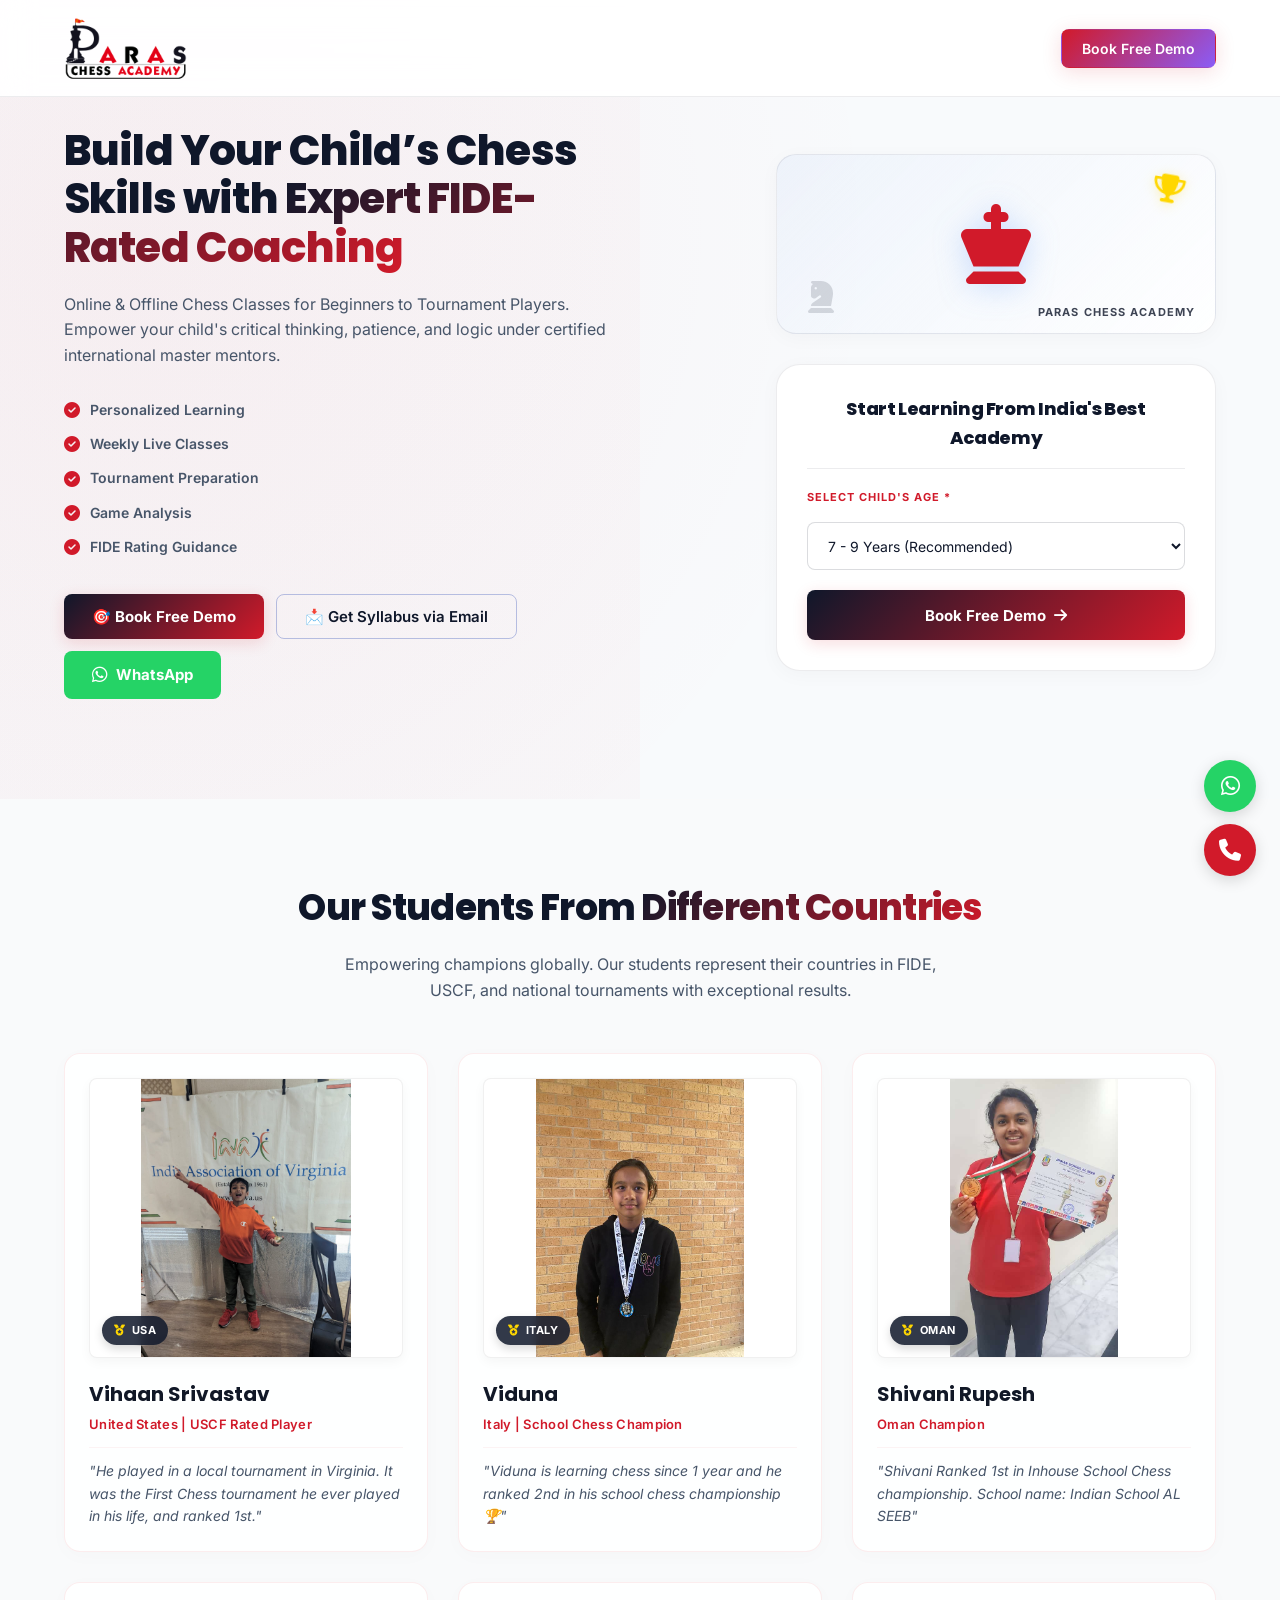
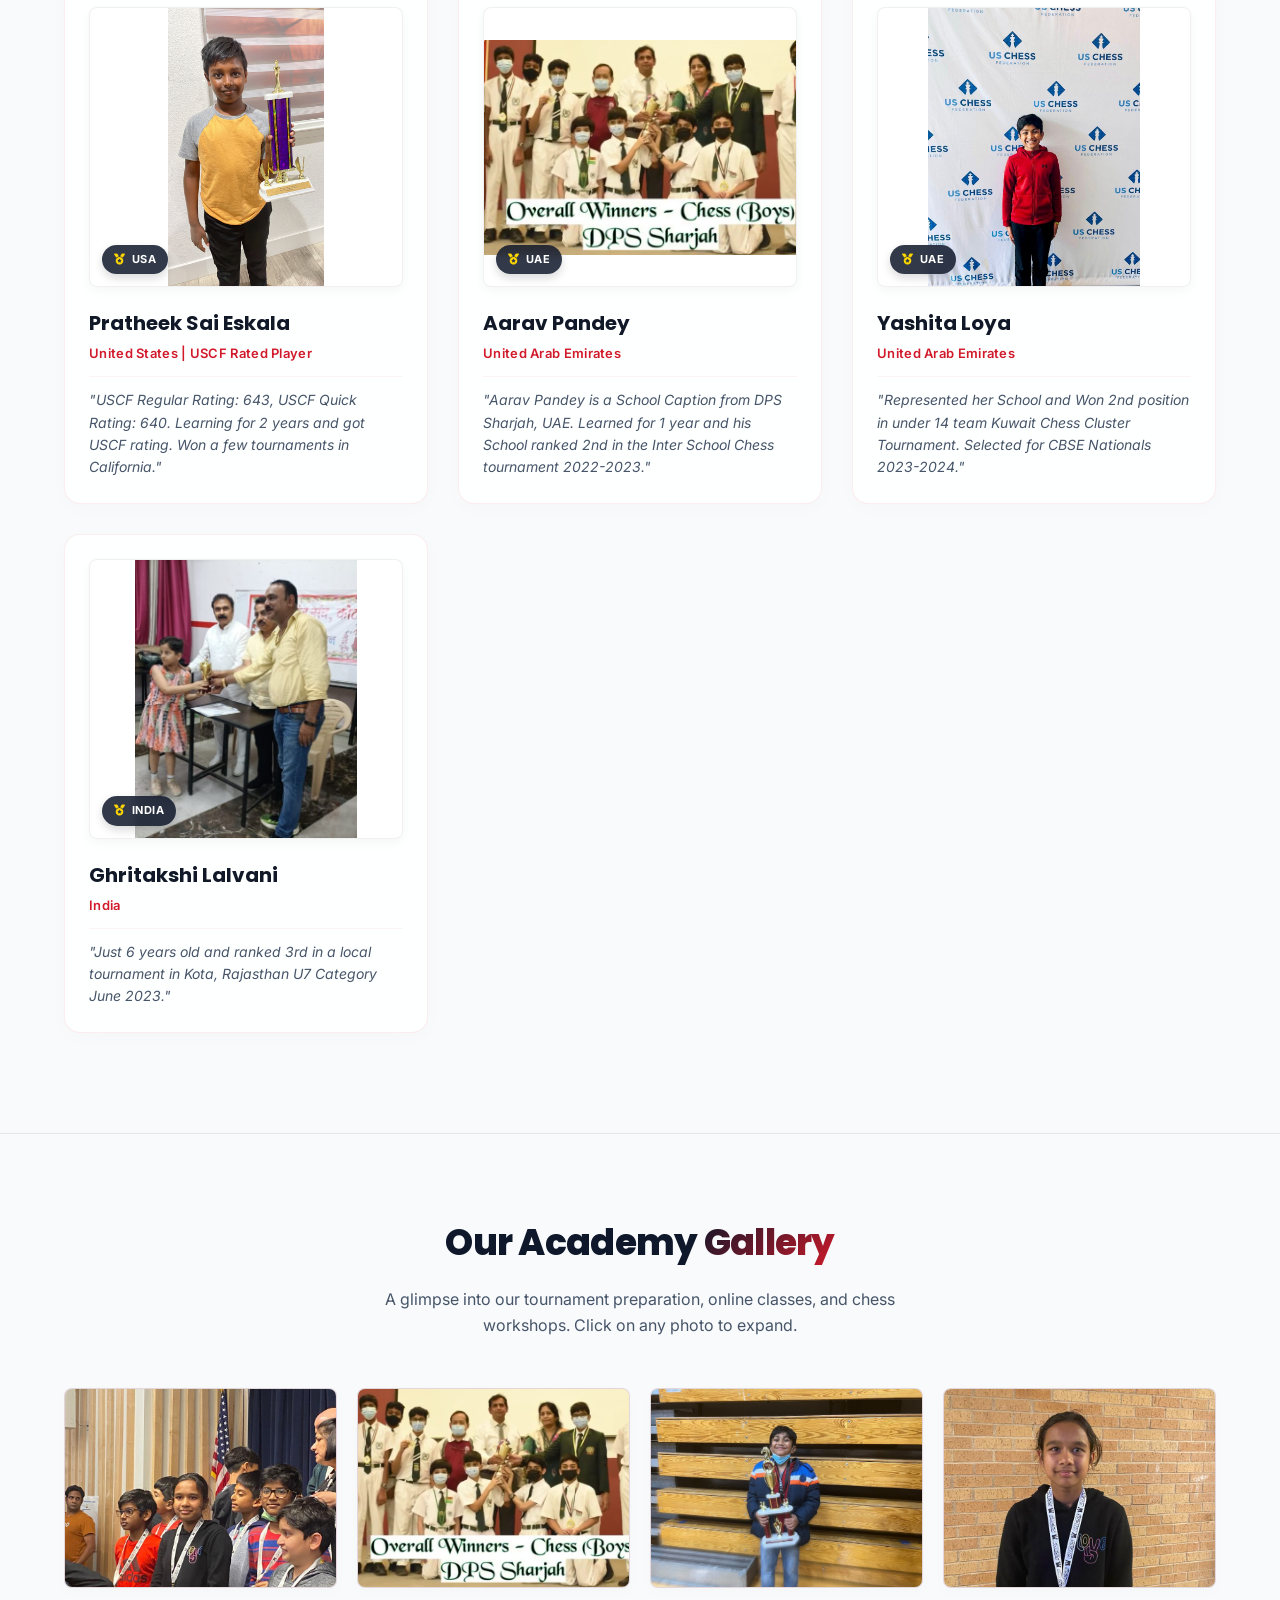
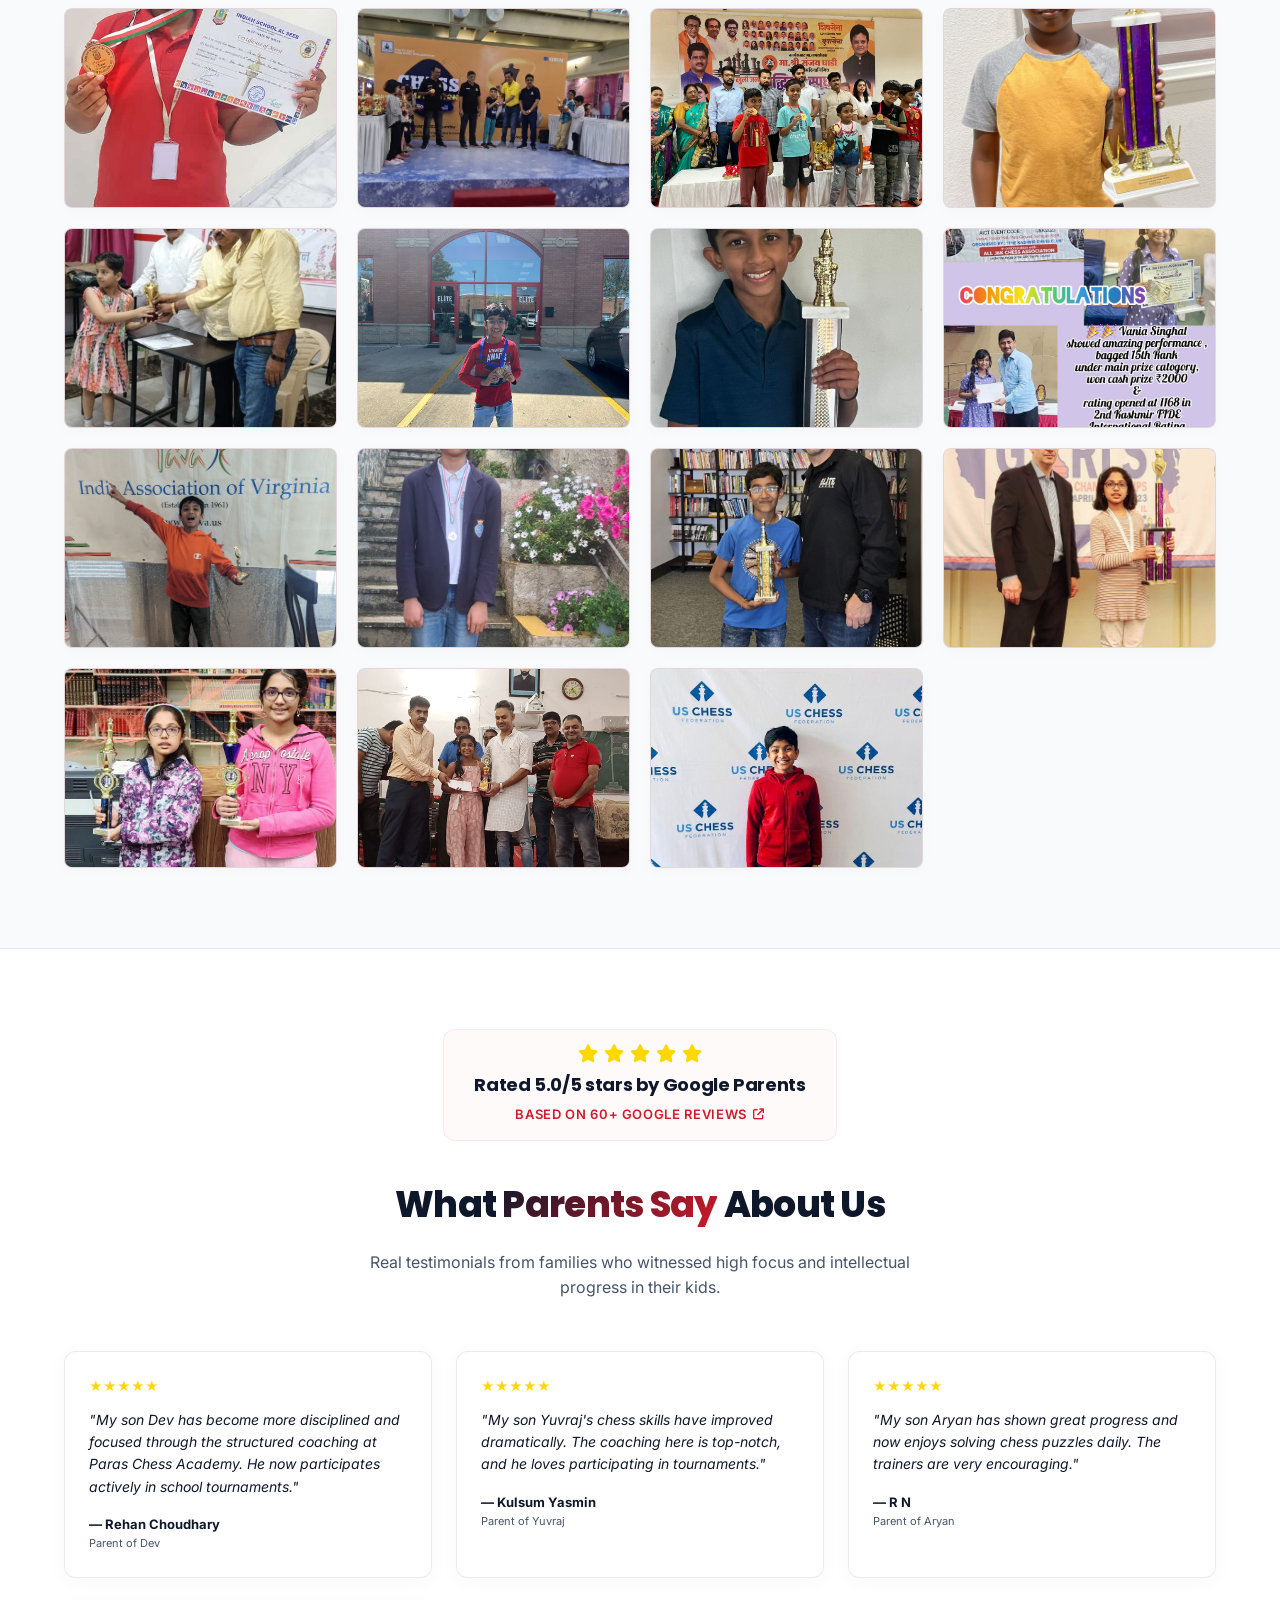
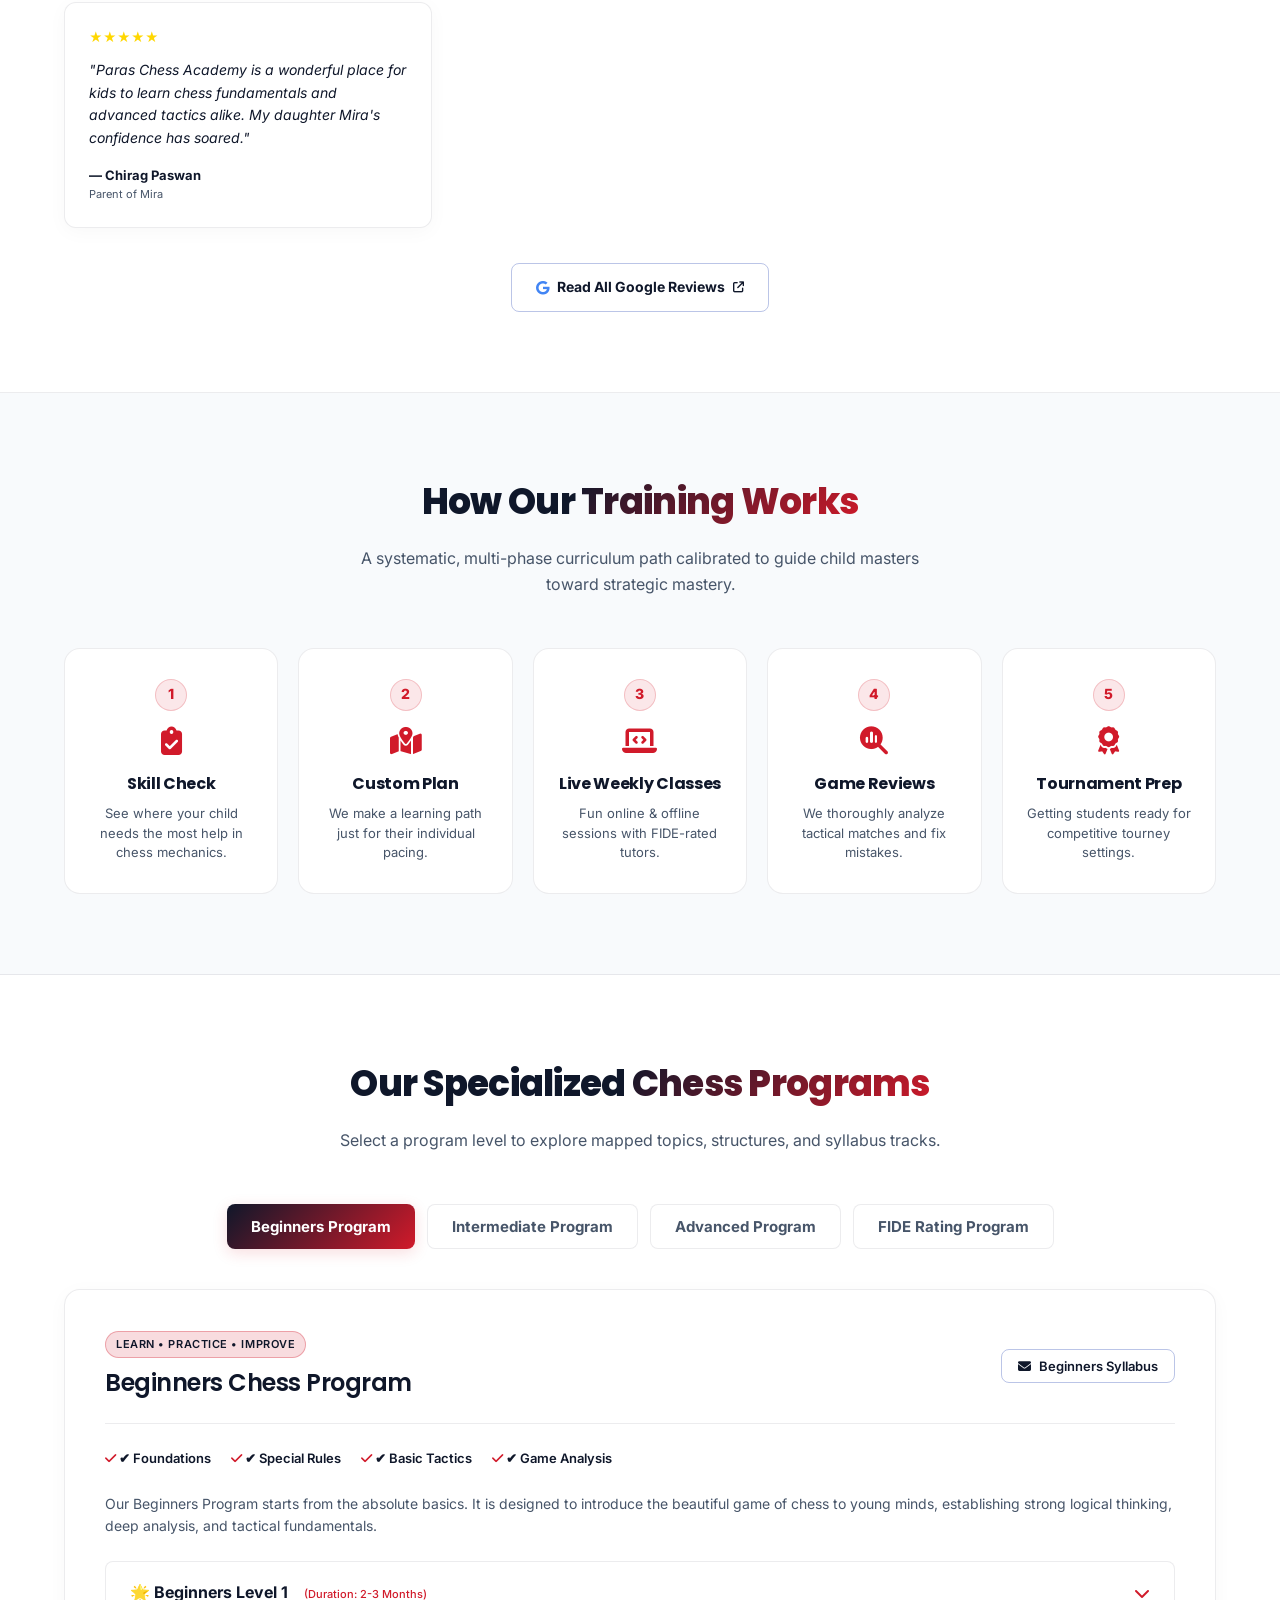
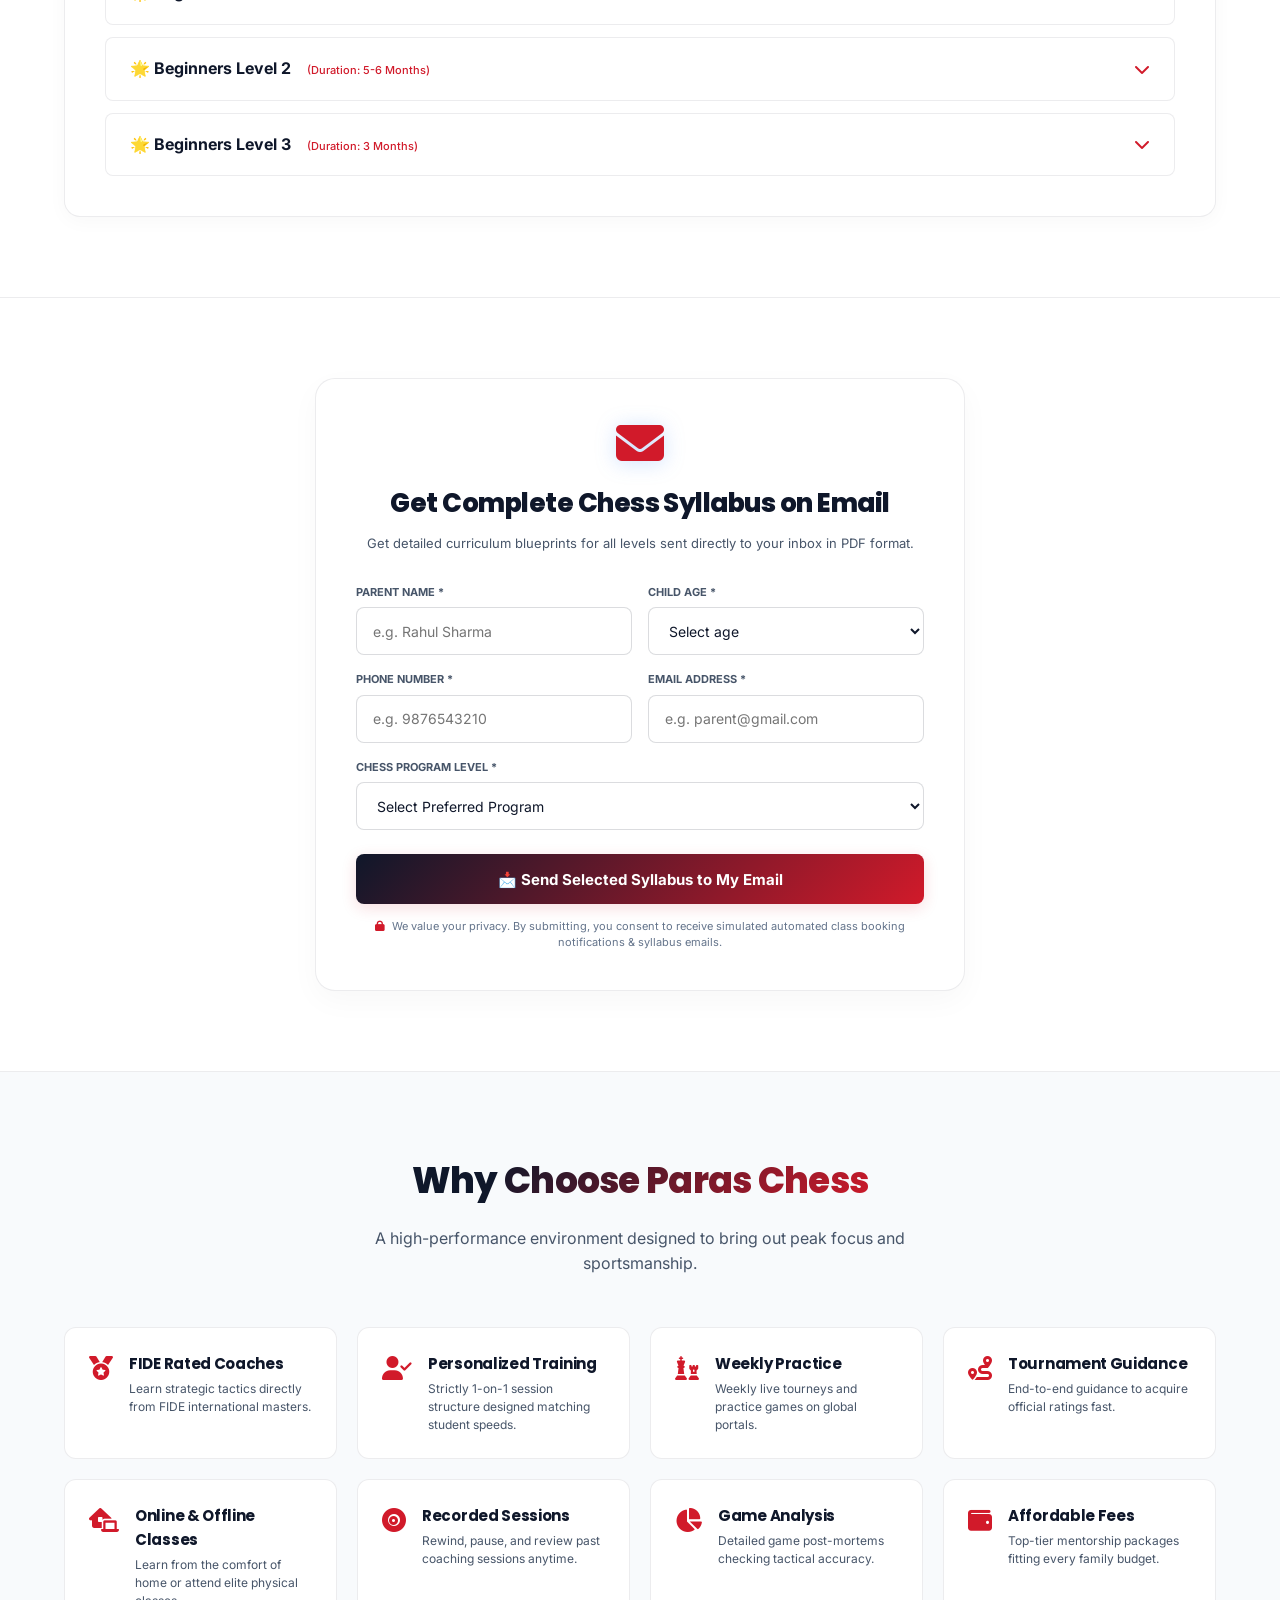
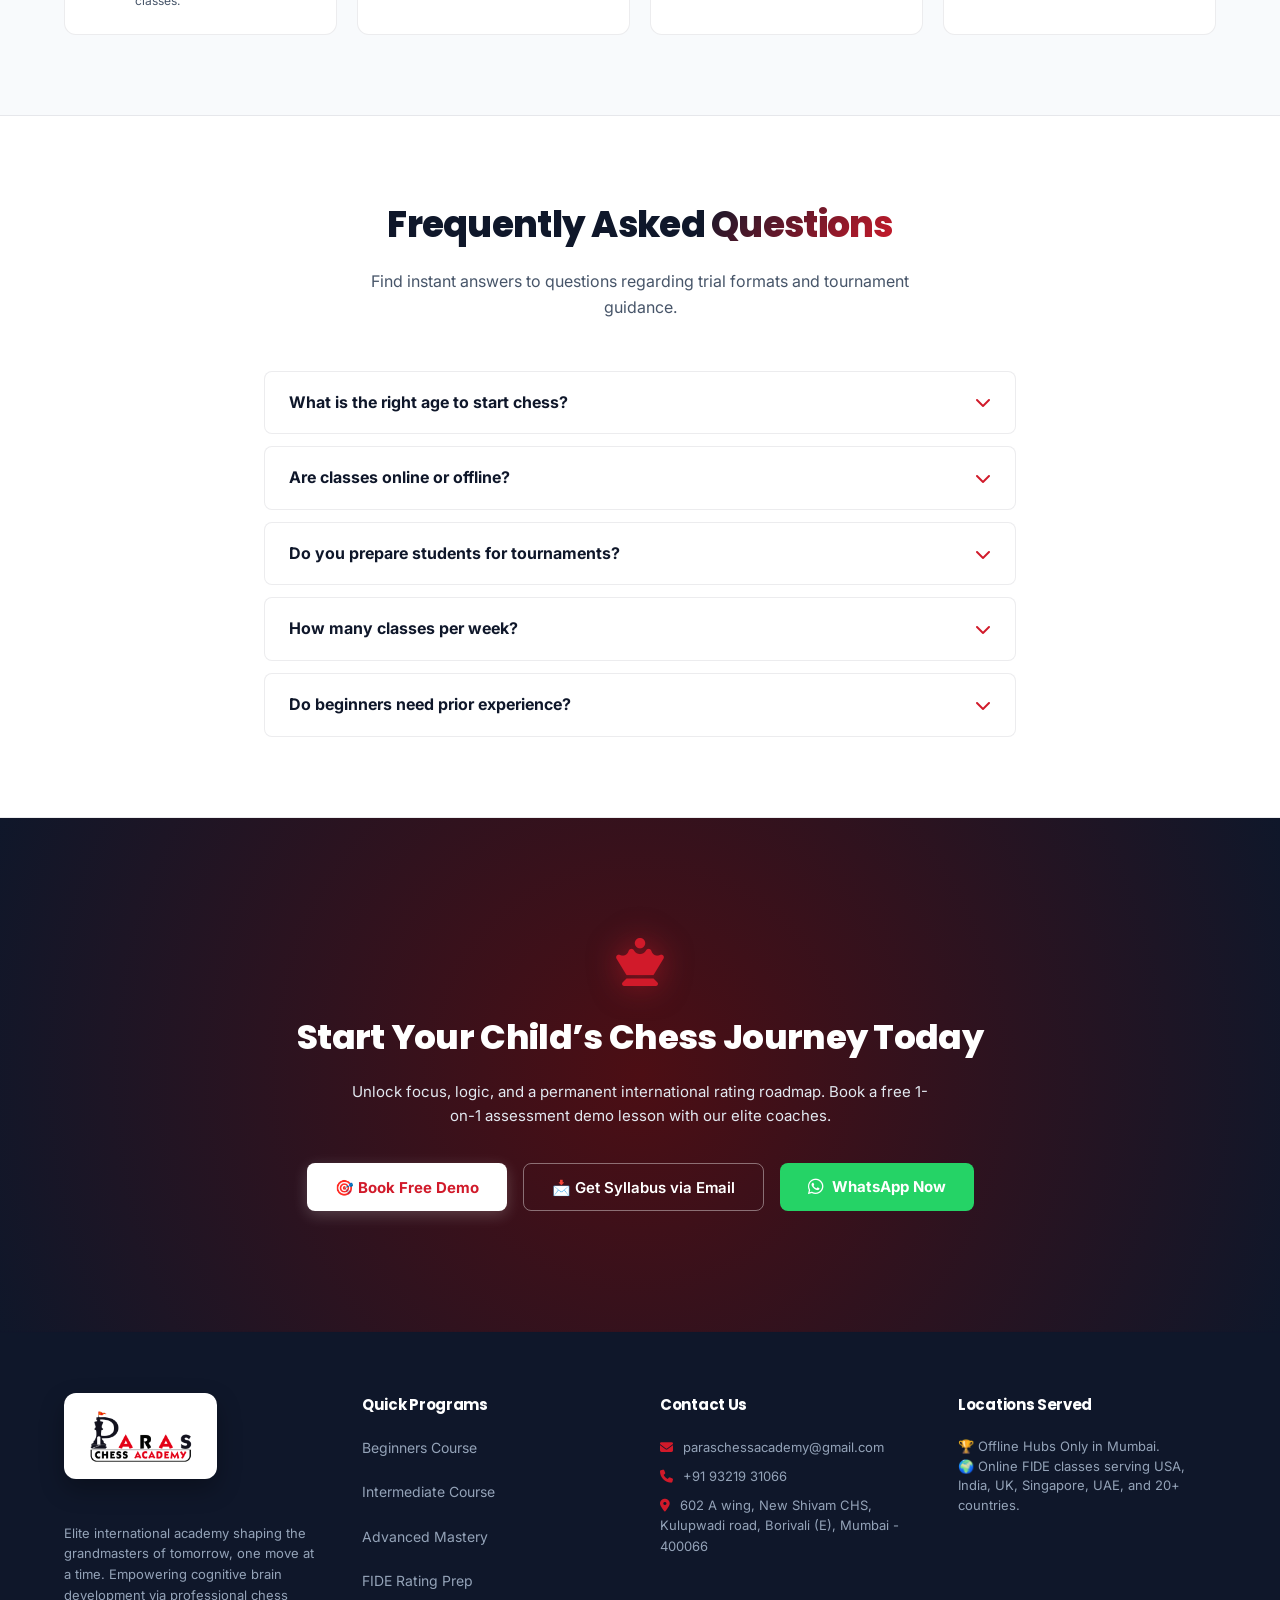
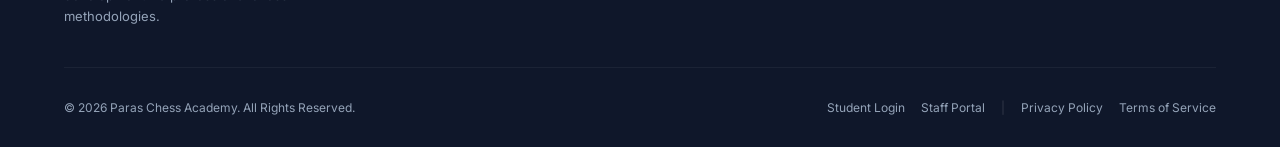
==== commit fb31ce1c: "Update Vihaan Srivastav student card to use image 9.jpeg instead of 13.jpeg" ====
--- a/index.html
+++ b/index.html
@@ -636,7 +636,7 @@
                 <!-- Student 1 -->
                 <div class="student-card-chess">
                     <div class="student-img-wrapper">
-                        <img src="images/img/13.jpeg" alt="Vihaan Srivastav" loading="lazy">
+                        <img src="images/img/9.jpeg" alt="Vihaan Srivastav" loading="lazy">
                         <div class="student-country-badge">
                             <i class="fa-solid fa-medal"></i> USA
                         </div>
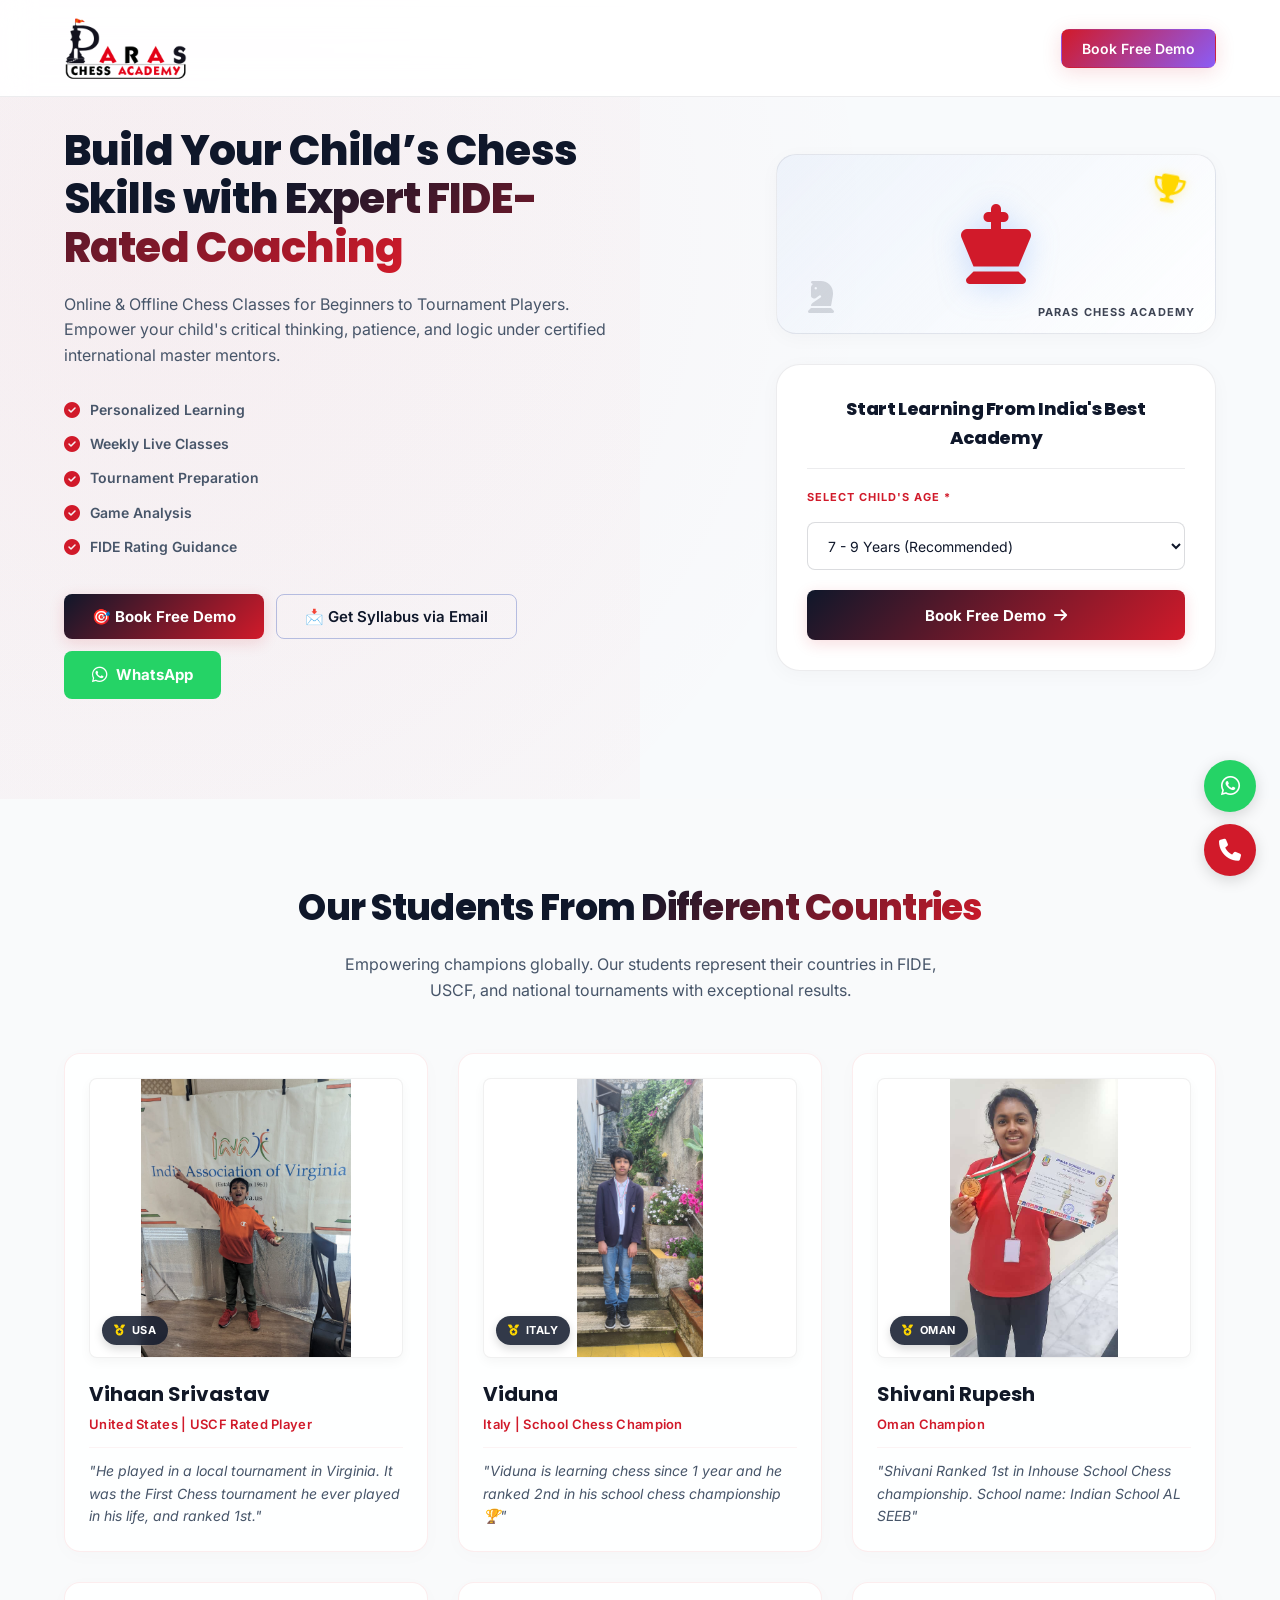
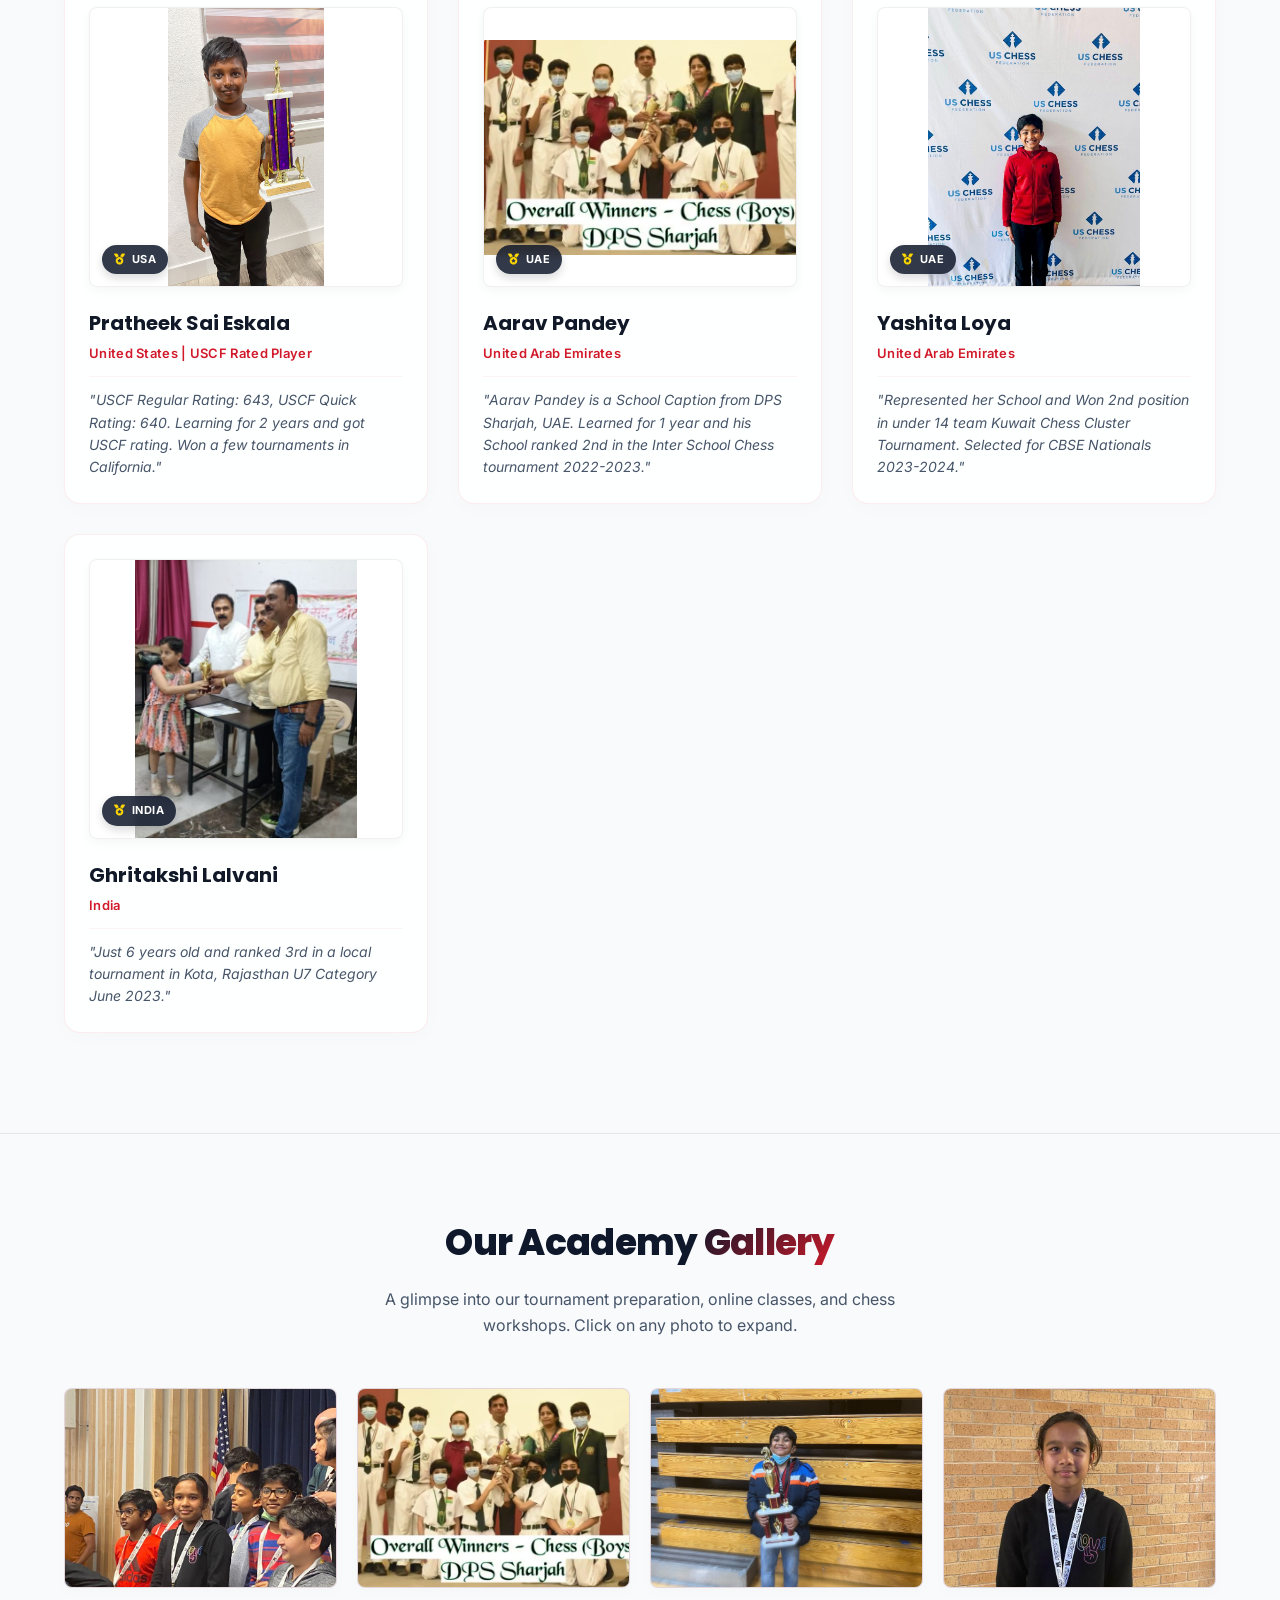
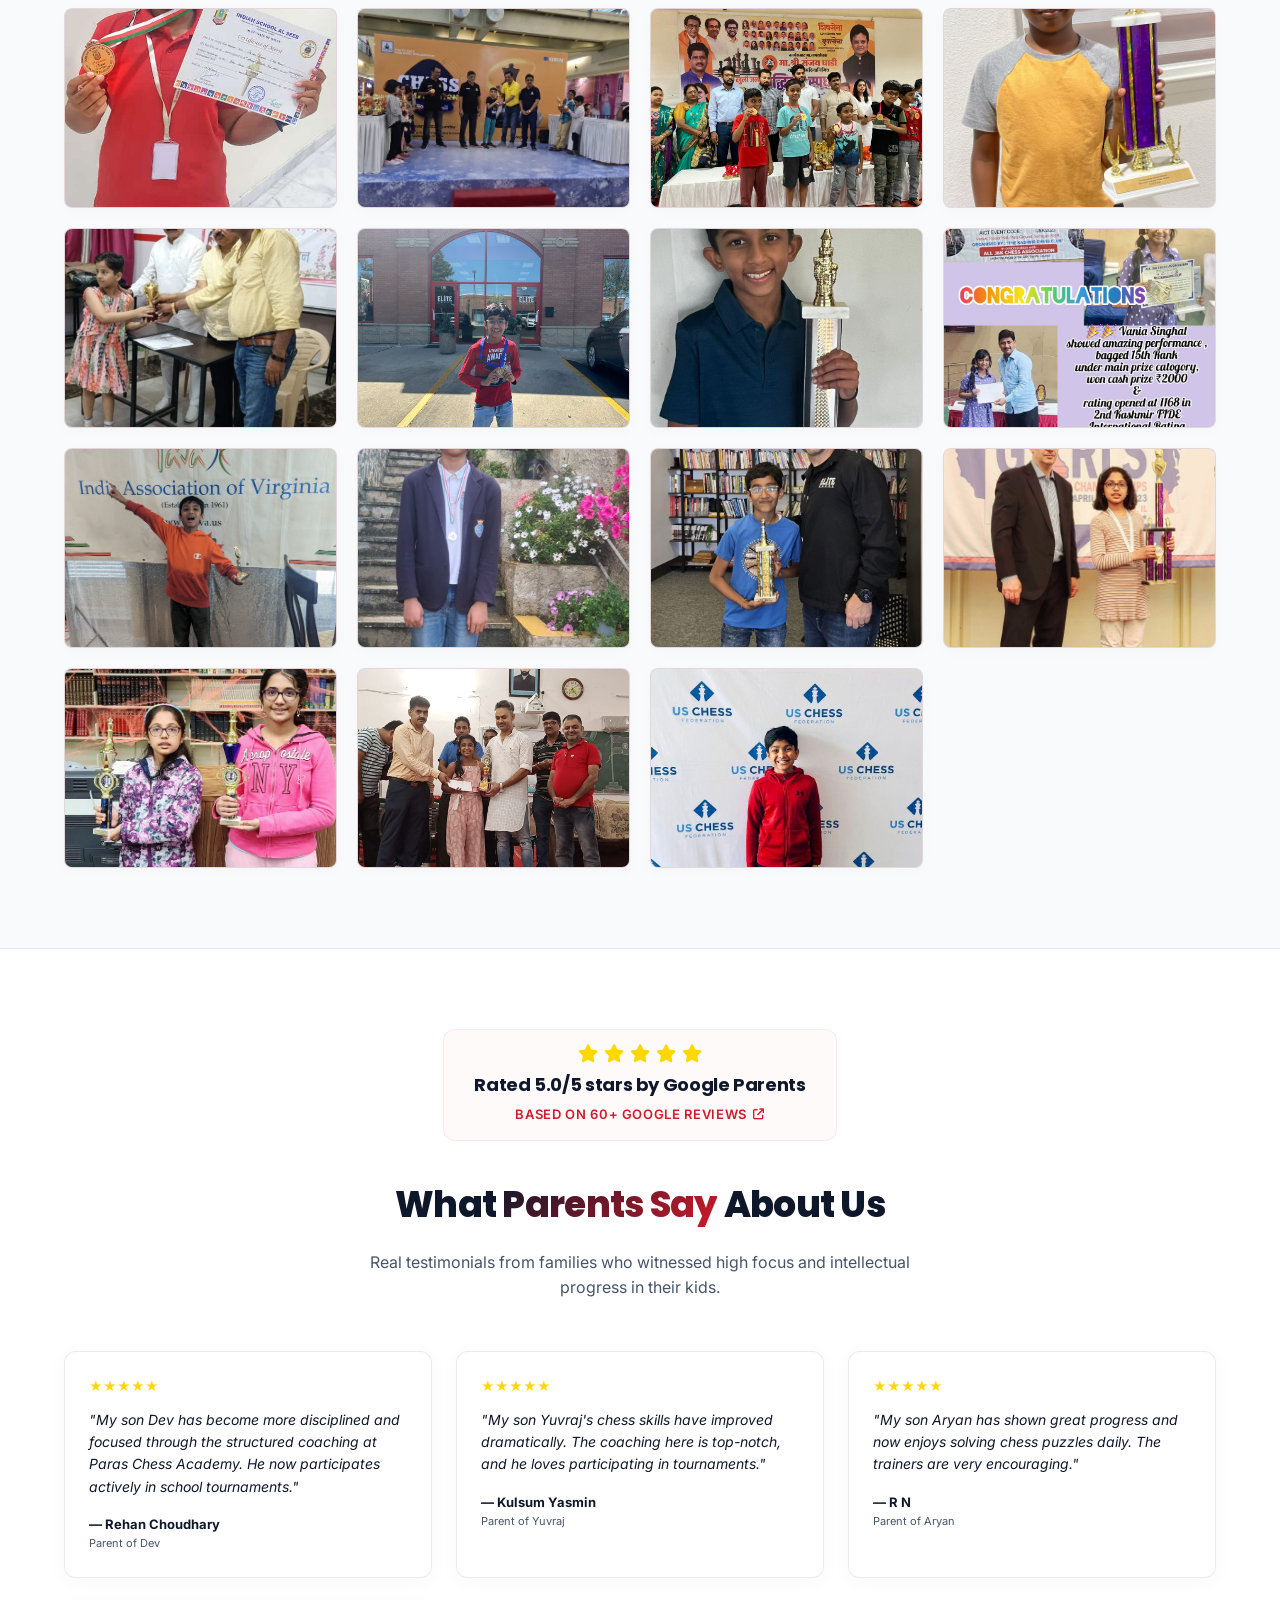
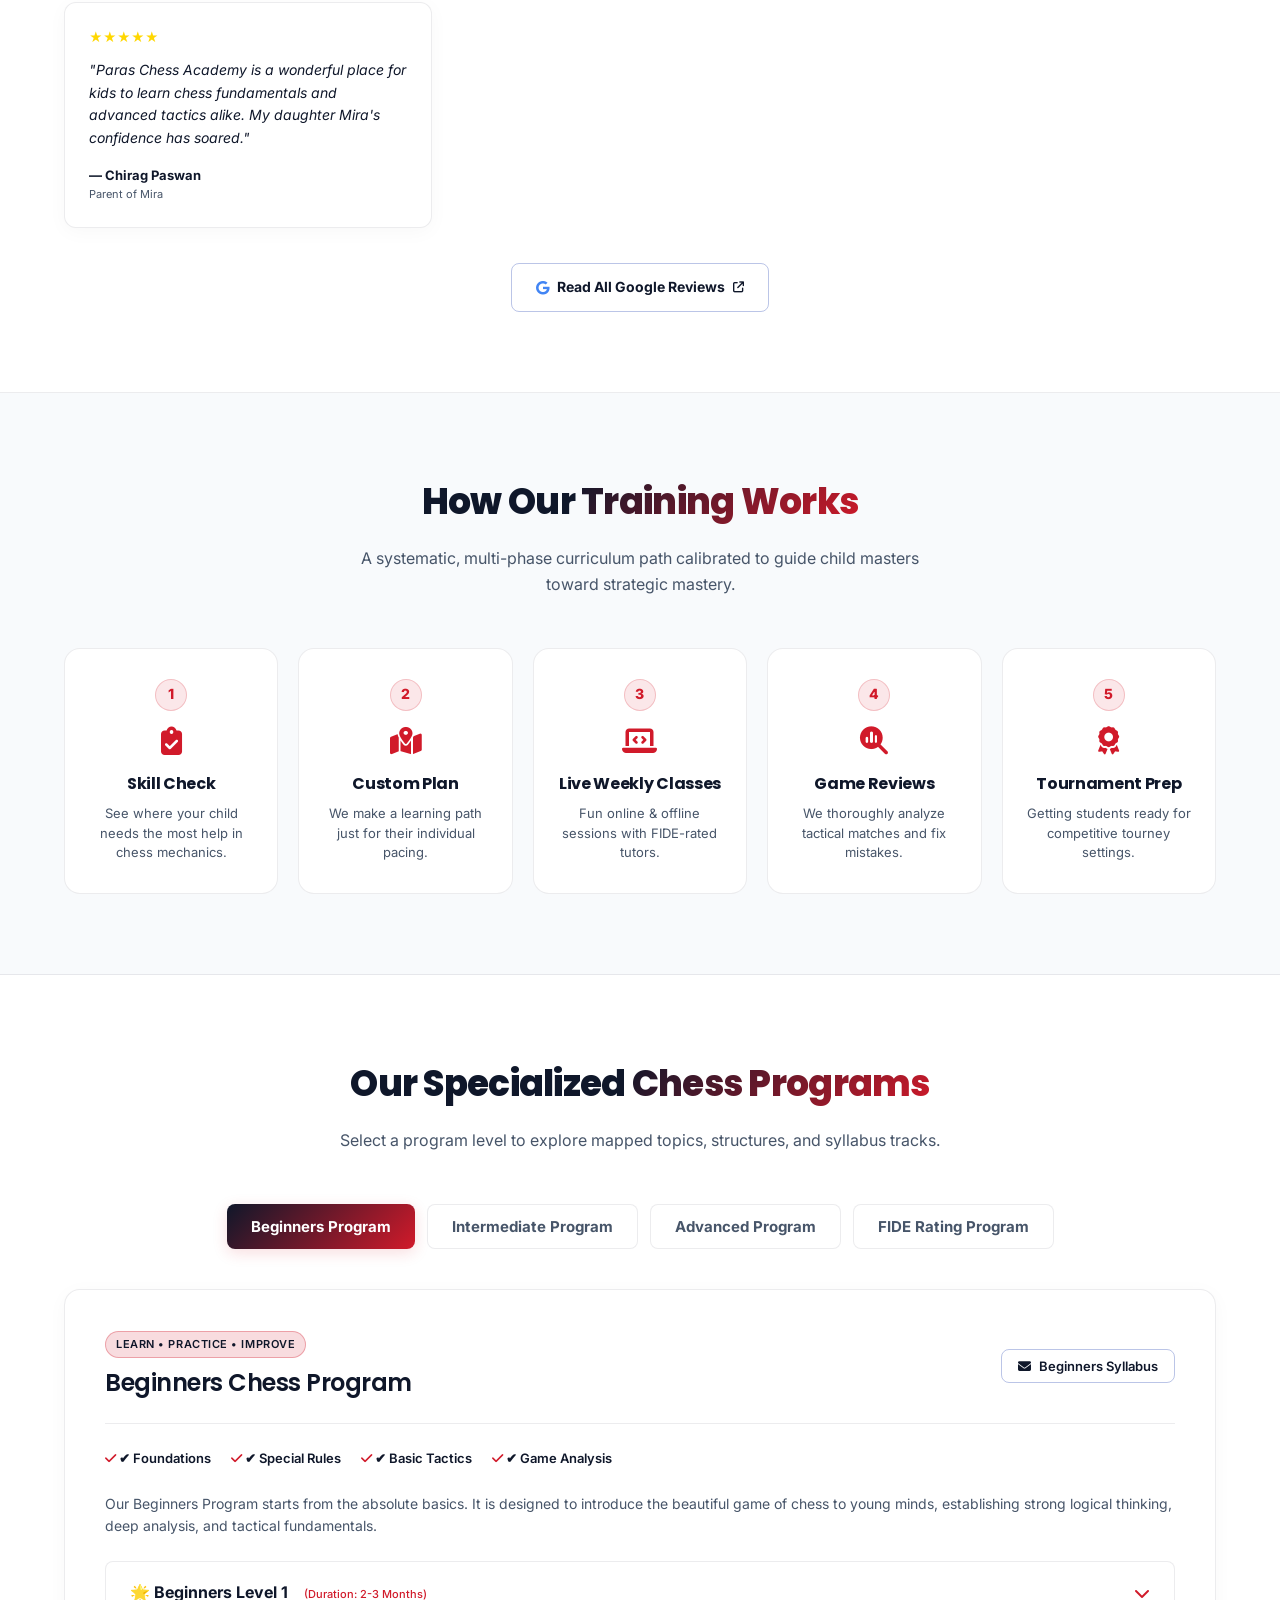
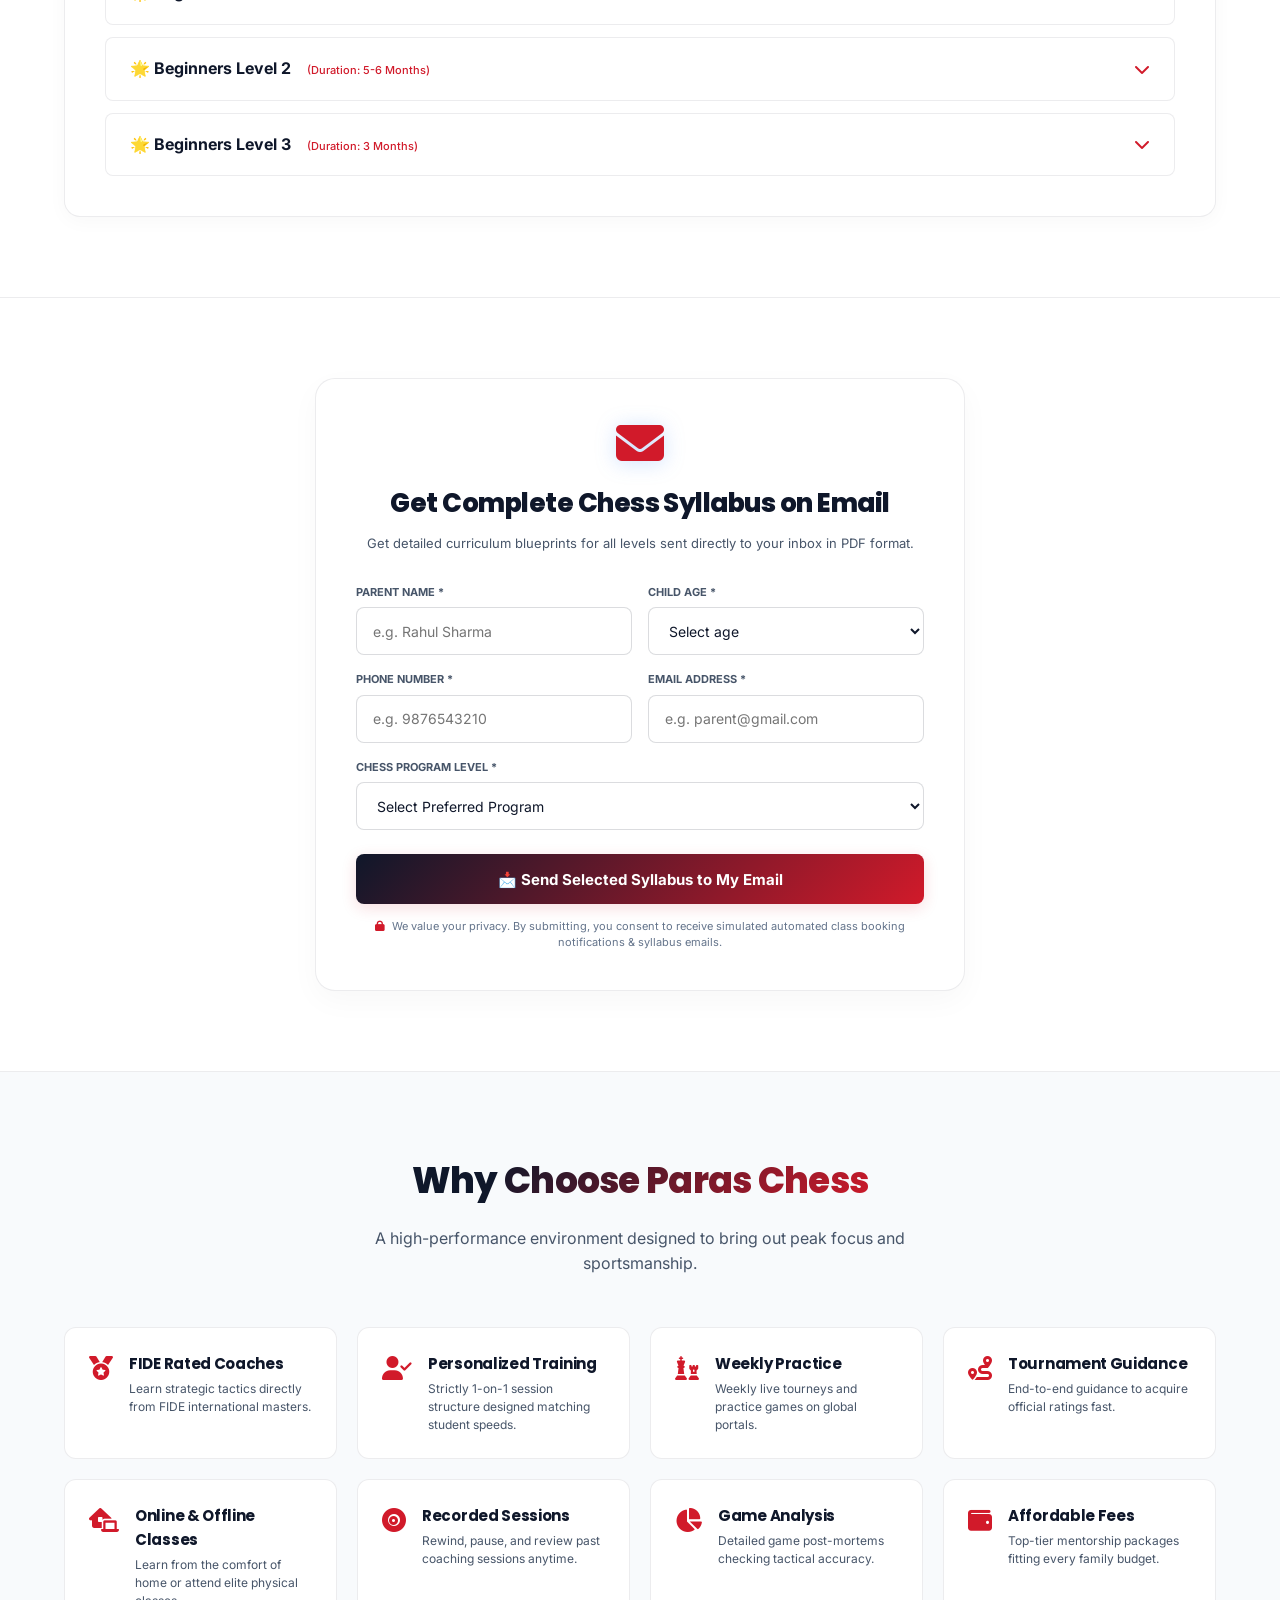
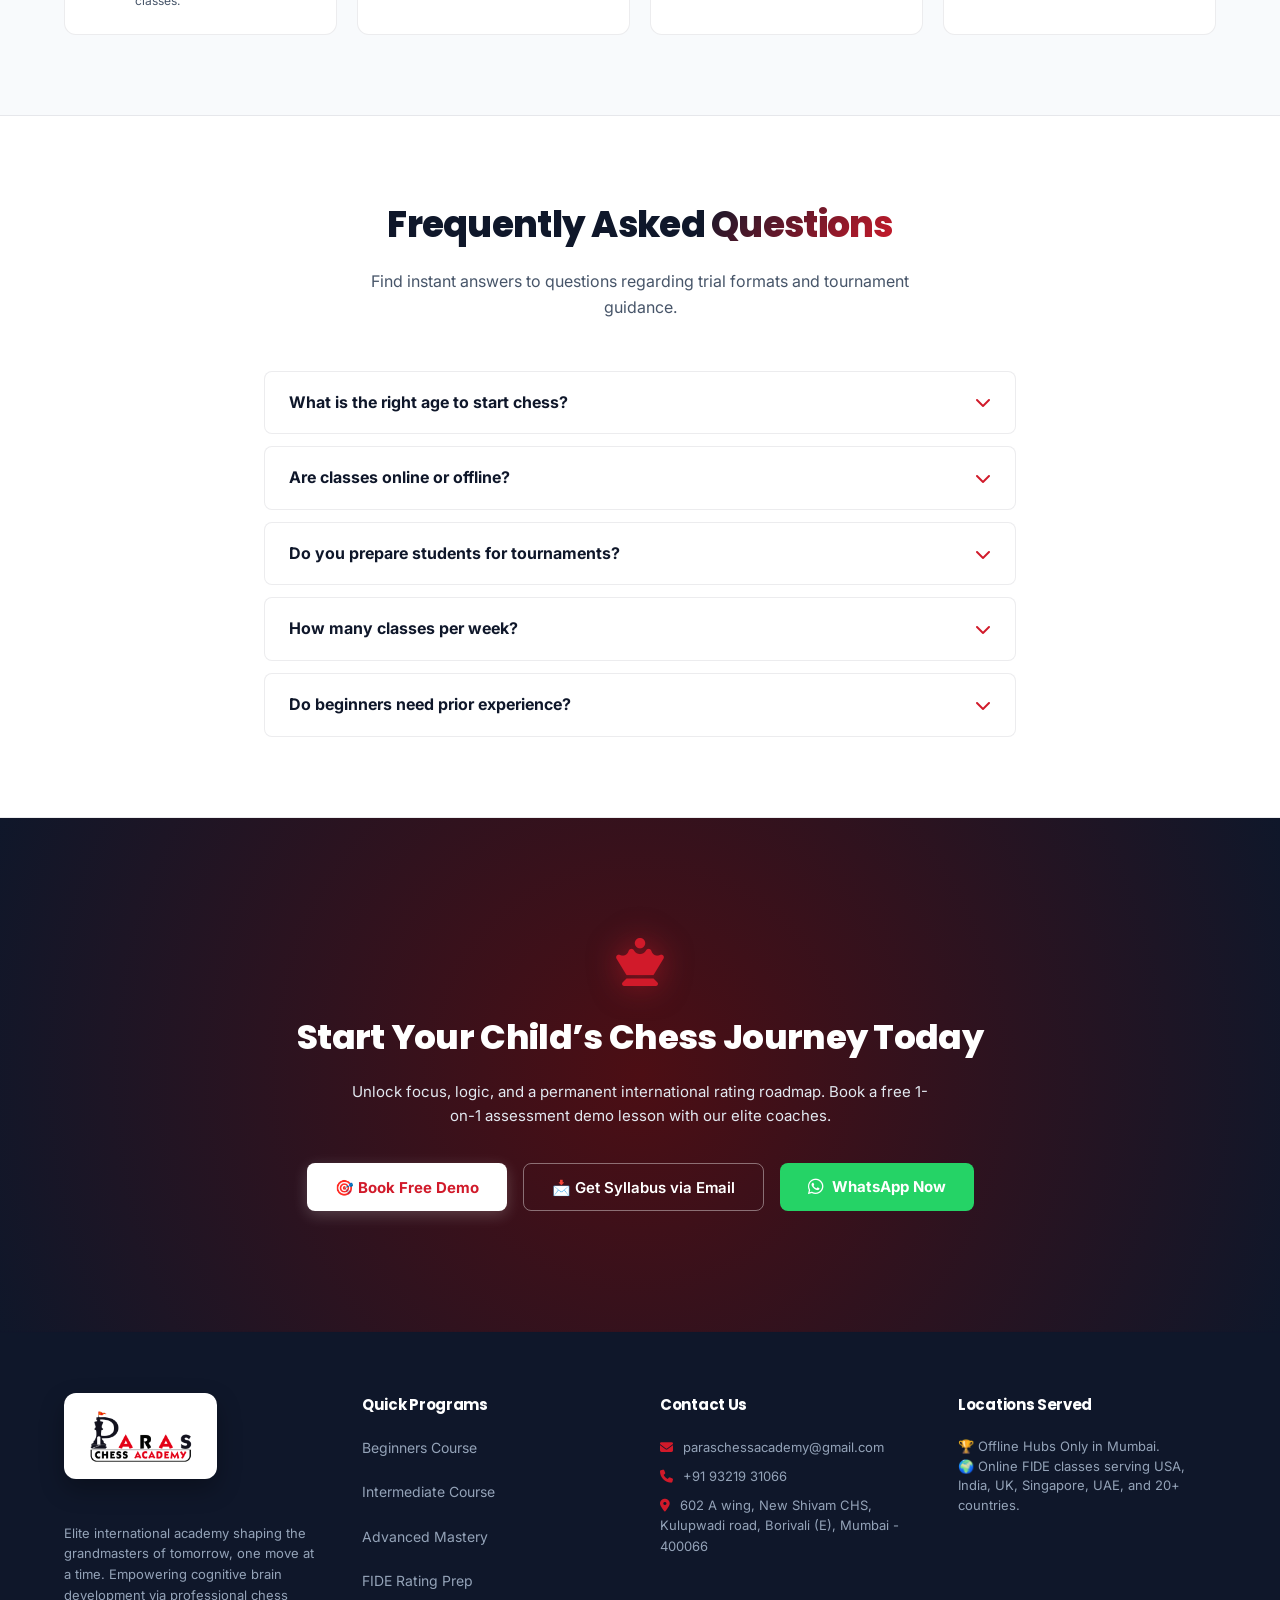
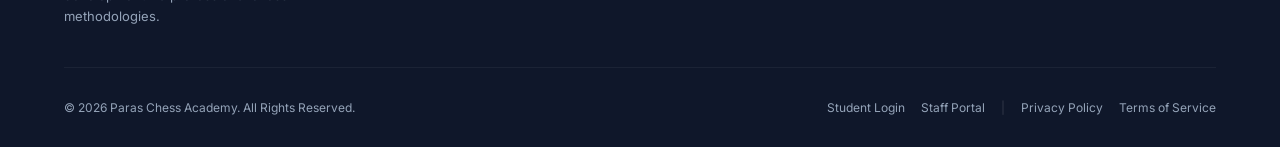
==== commit 1f157bcf: "Update Viduna student card and gallery to use image 13.jpeg" ====
--- a/index.html
+++ b/index.html
@@ -649,7 +649,7 @@
                 <!-- Student 2 -->
                 <div class="student-card-chess">
                     <div class="student-img-wrapper">
-                        <img src="images/img/4.jpeg" alt="Viduna" loading="lazy">
+                        <img src="images/img/13.jpeg" alt="Viduna" loading="lazy">
                         <div class="student-country-badge">
                             <i class="fa-solid fa-medal"></i> Italy
                         </div>
@@ -748,7 +748,7 @@
                     <img src="images/img/3.jpeg" alt="Academy Gallery Image" loading="lazy">
                     <div class="gallery-card-overlay"><i class="fa-solid fa-magnifying-glass-plus"></i></div>
                 </div>
-                <div class="gallery-card-chess" data-caption="Viduna - School Chess Champion Italy">
+                <div class="gallery-card-chess" data-caption="Vihaan Srivastav - USCF Rated Achievement">
                     <img src="images/img/4.jpeg" alt="Academy Gallery Image" loading="lazy">
                     <div class="gallery-card-overlay"><i class="fa-solid fa-magnifying-glass-plus"></i></div>
                 </div>
@@ -788,7 +788,7 @@
                     <img src="images/img/9.jpeg" alt="Academy Gallery Image" loading="lazy">
                     <div class="gallery-card-overlay"><i class="fa-solid fa-magnifying-glass-plus"></i></div>
                 </div>
-                <div class="gallery-card-chess" data-caption="Vihaan Srivastav - Strategic Focus">
+                <div class="gallery-card-chess" data-caption="Viduna - School Chess Champion Italy">
                     <img src="images/img/13.jpeg" alt="Academy Gallery Image" loading="lazy">
                     <div class="gallery-card-overlay"><i class="fa-solid fa-magnifying-glass-plus"></i></div>
                 </div>
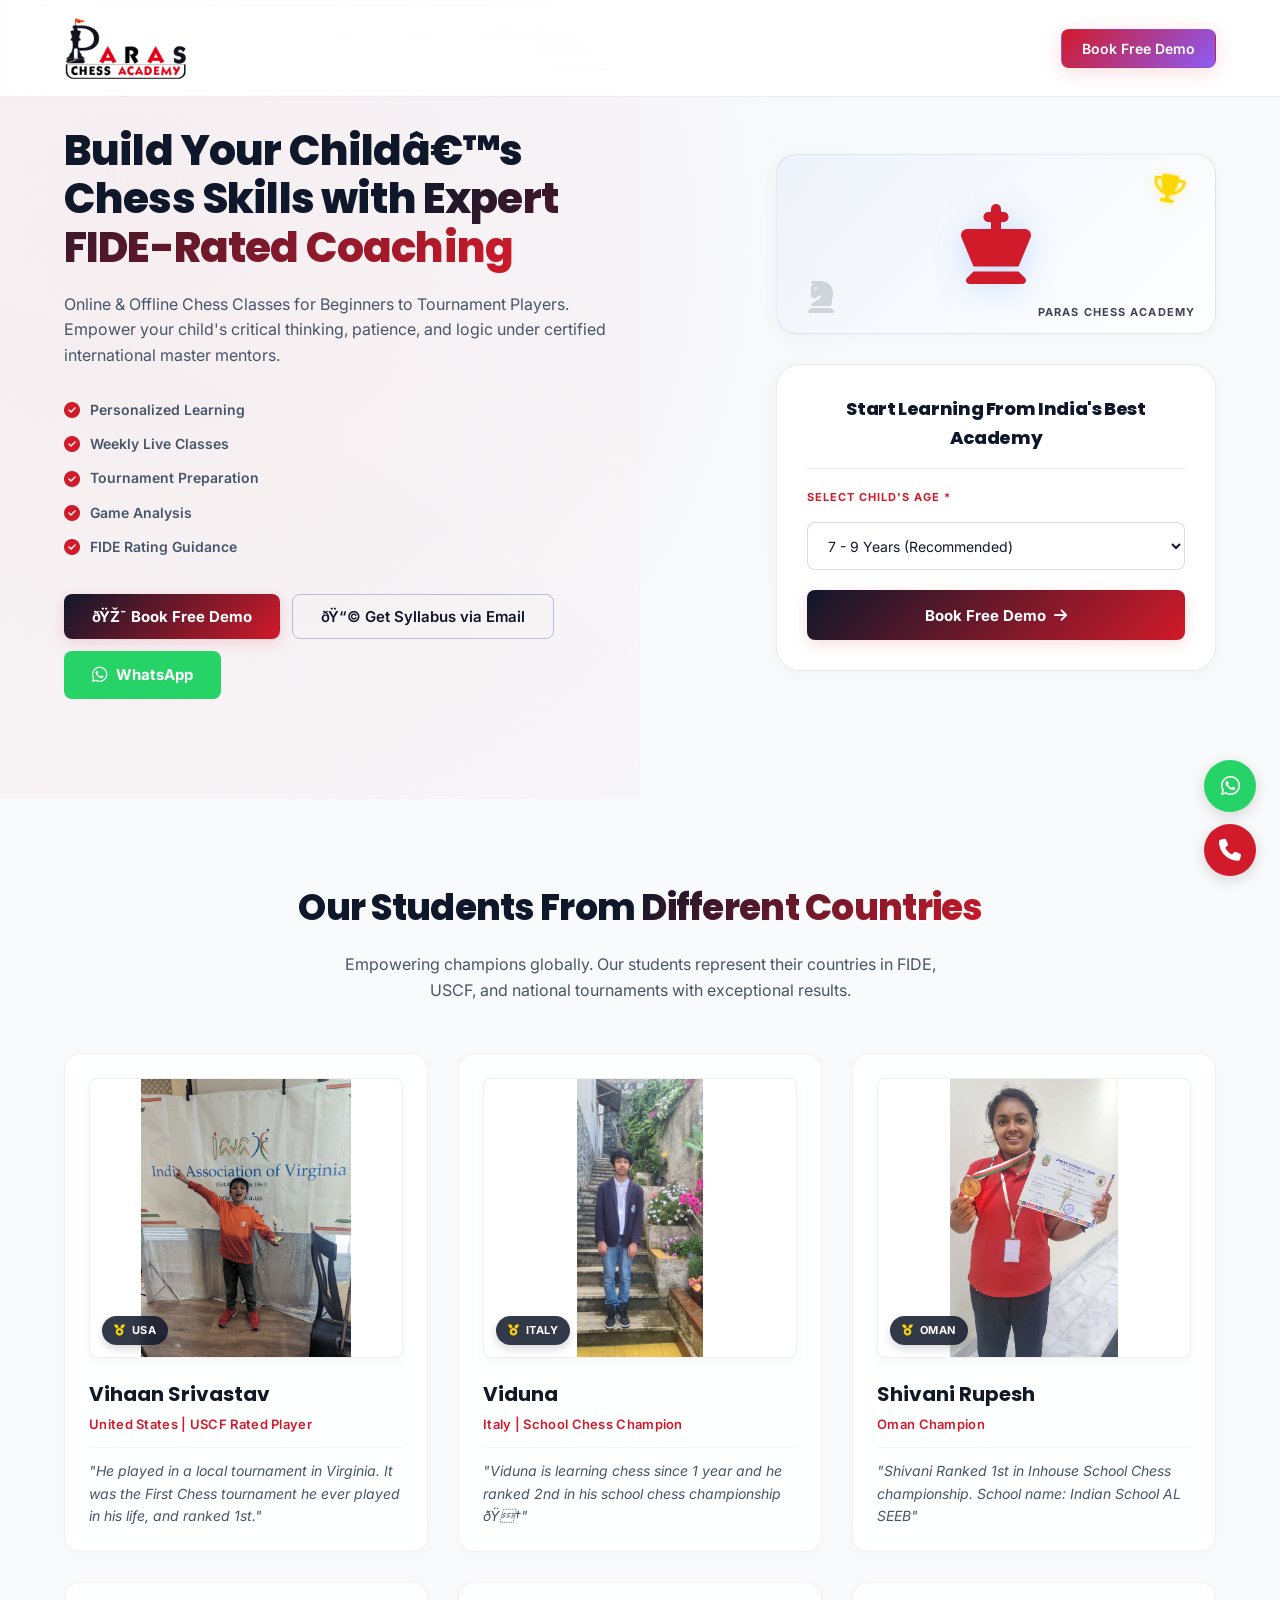
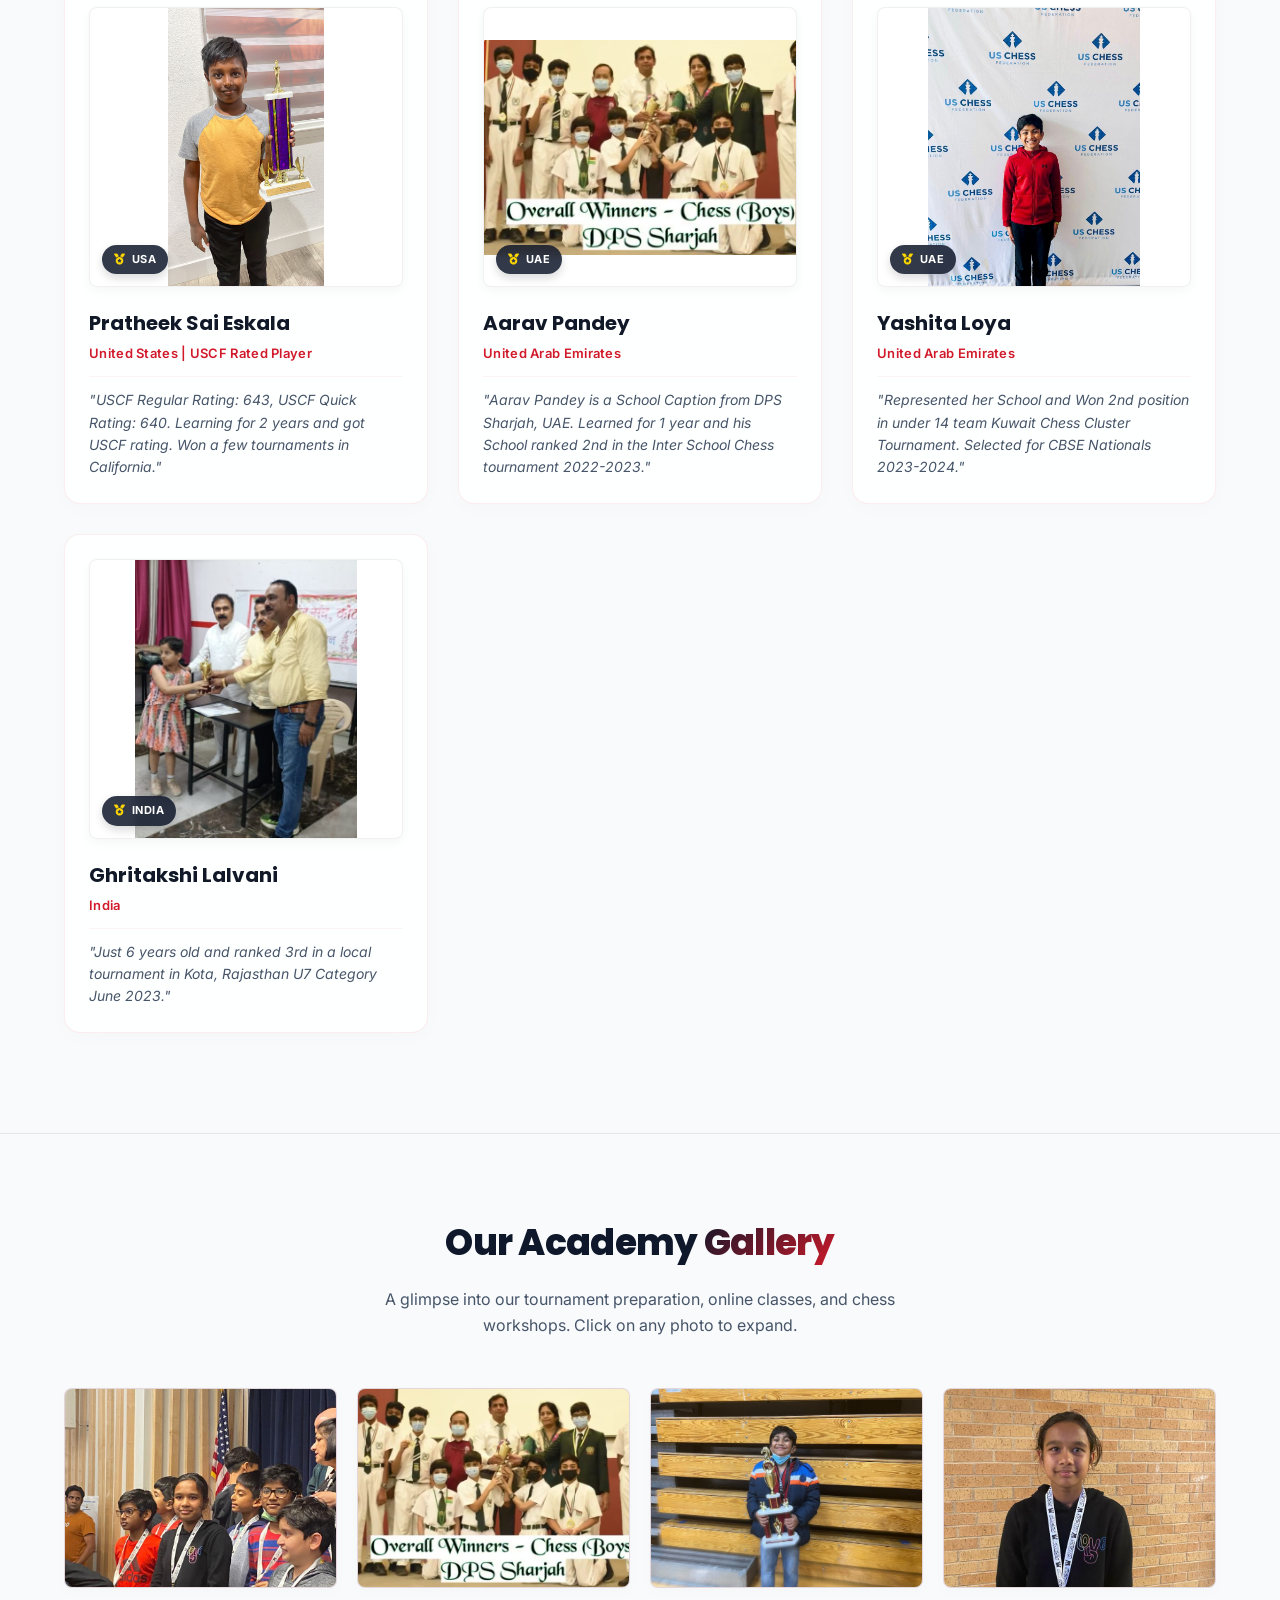
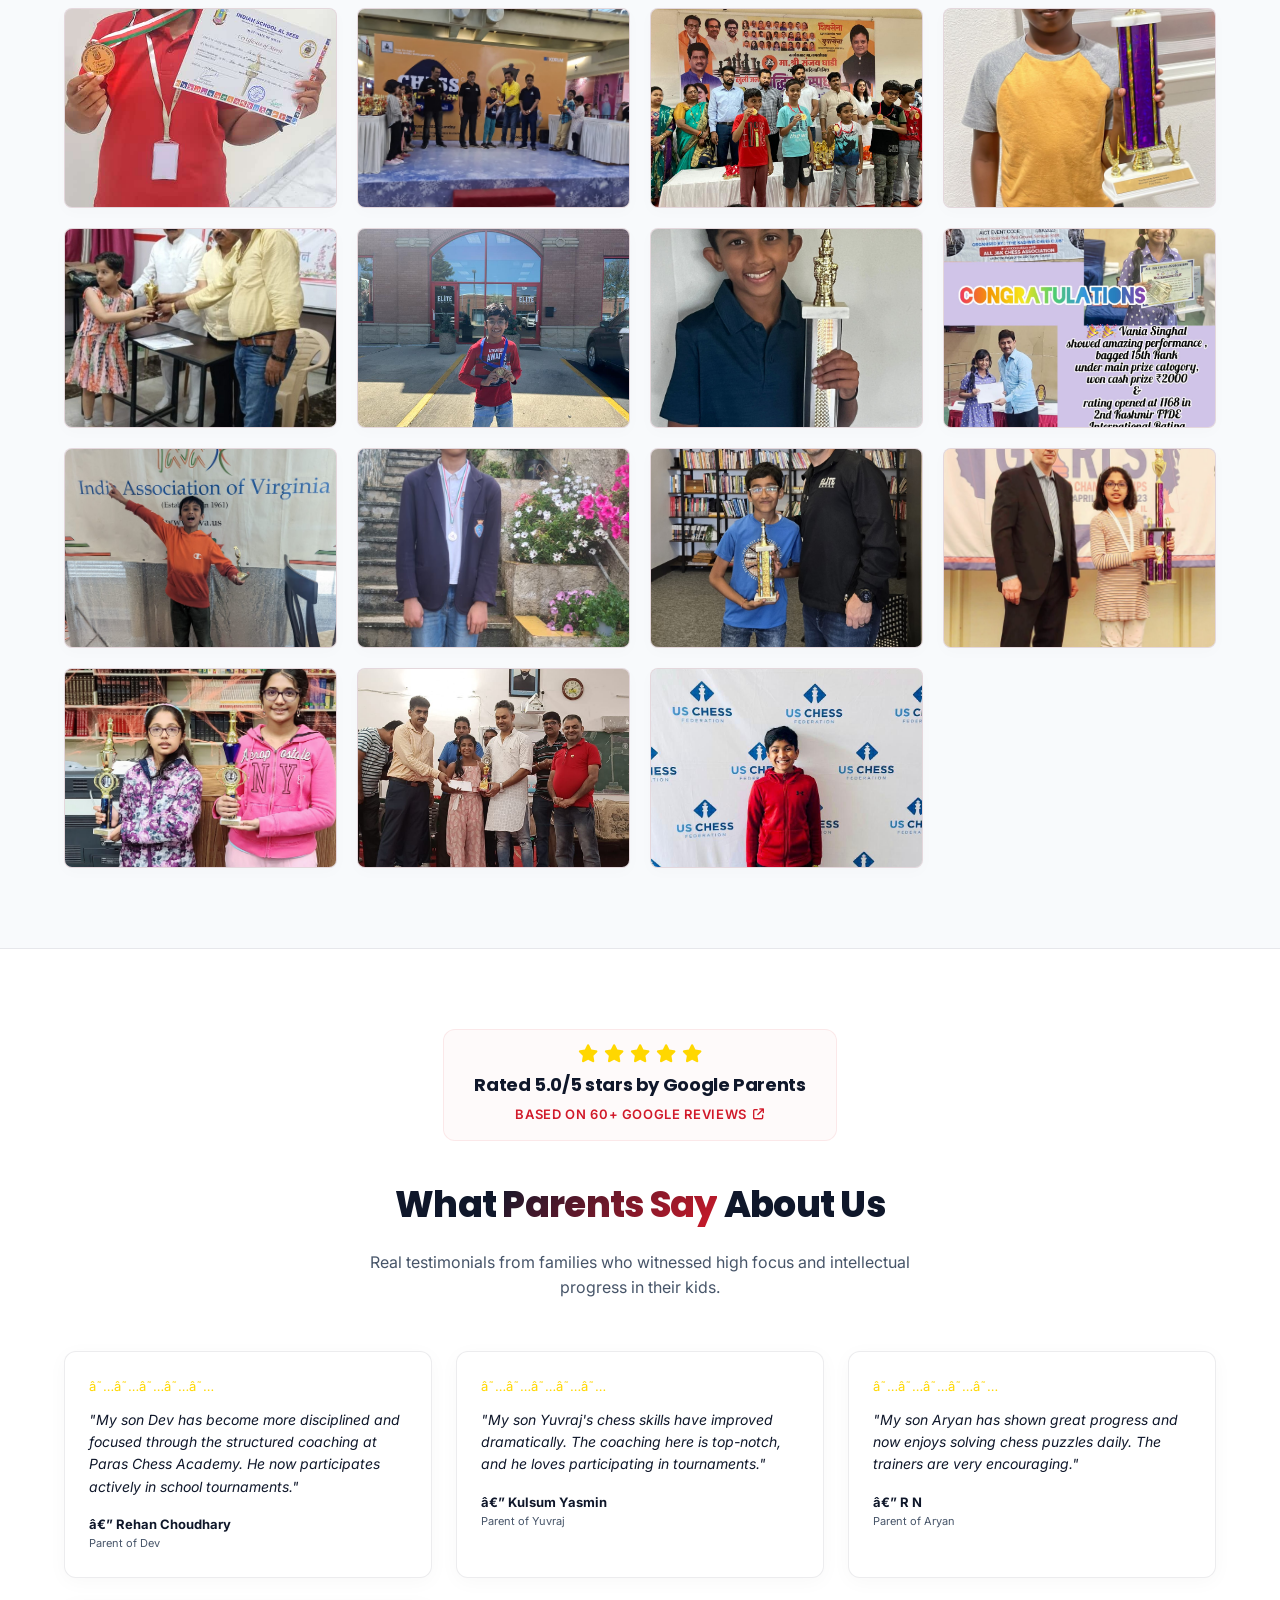
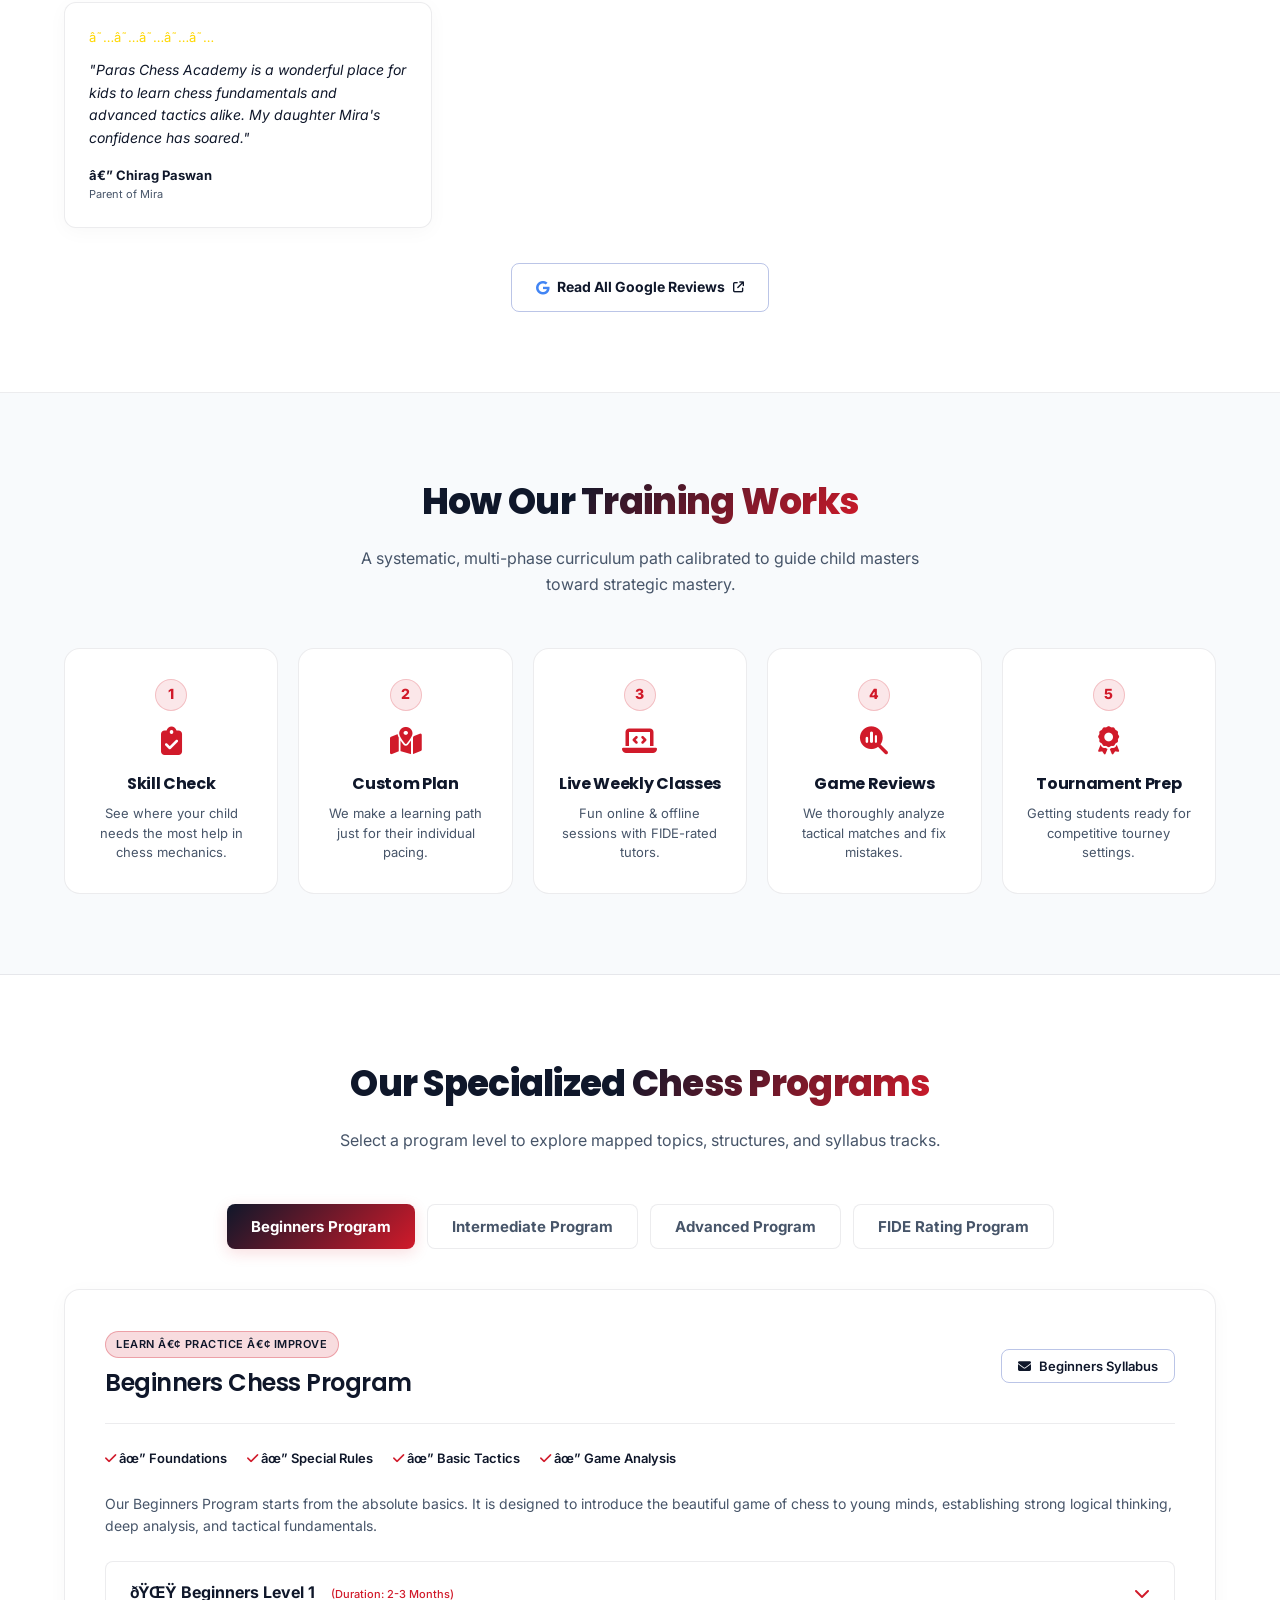
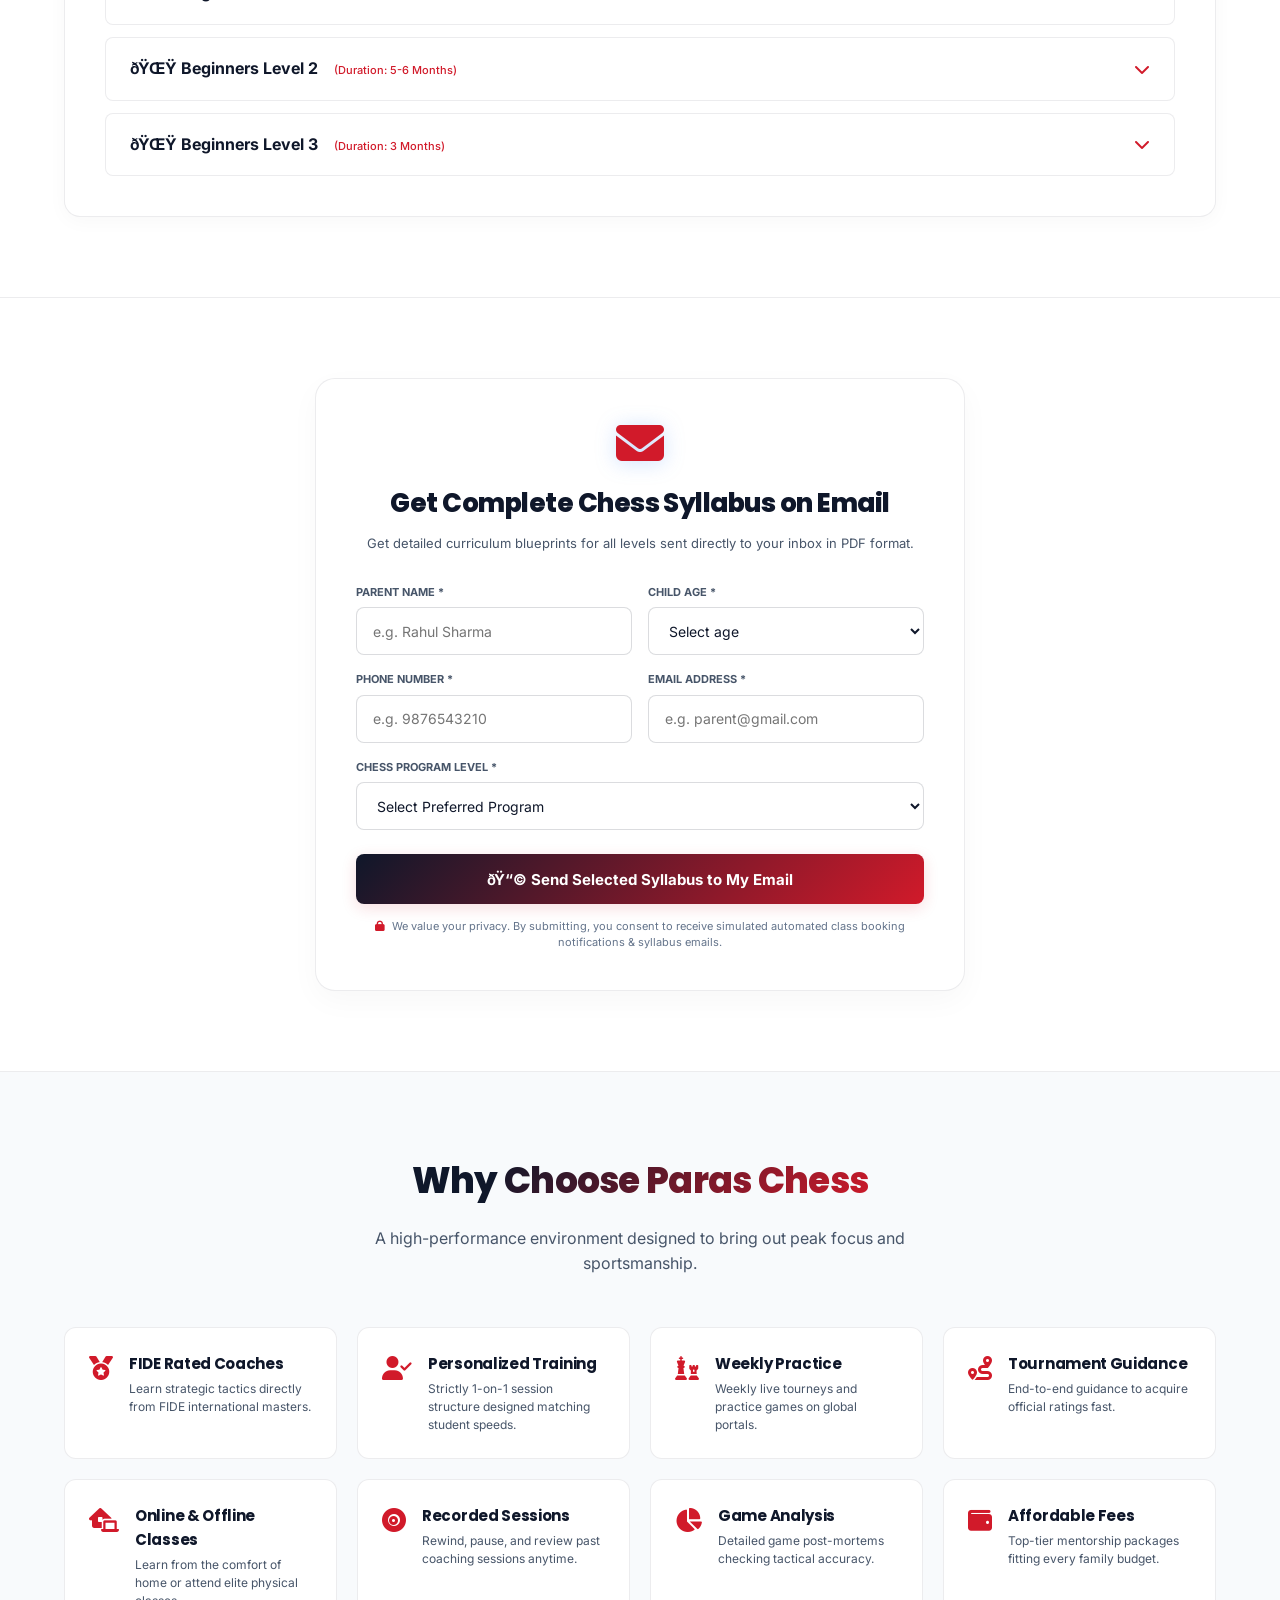
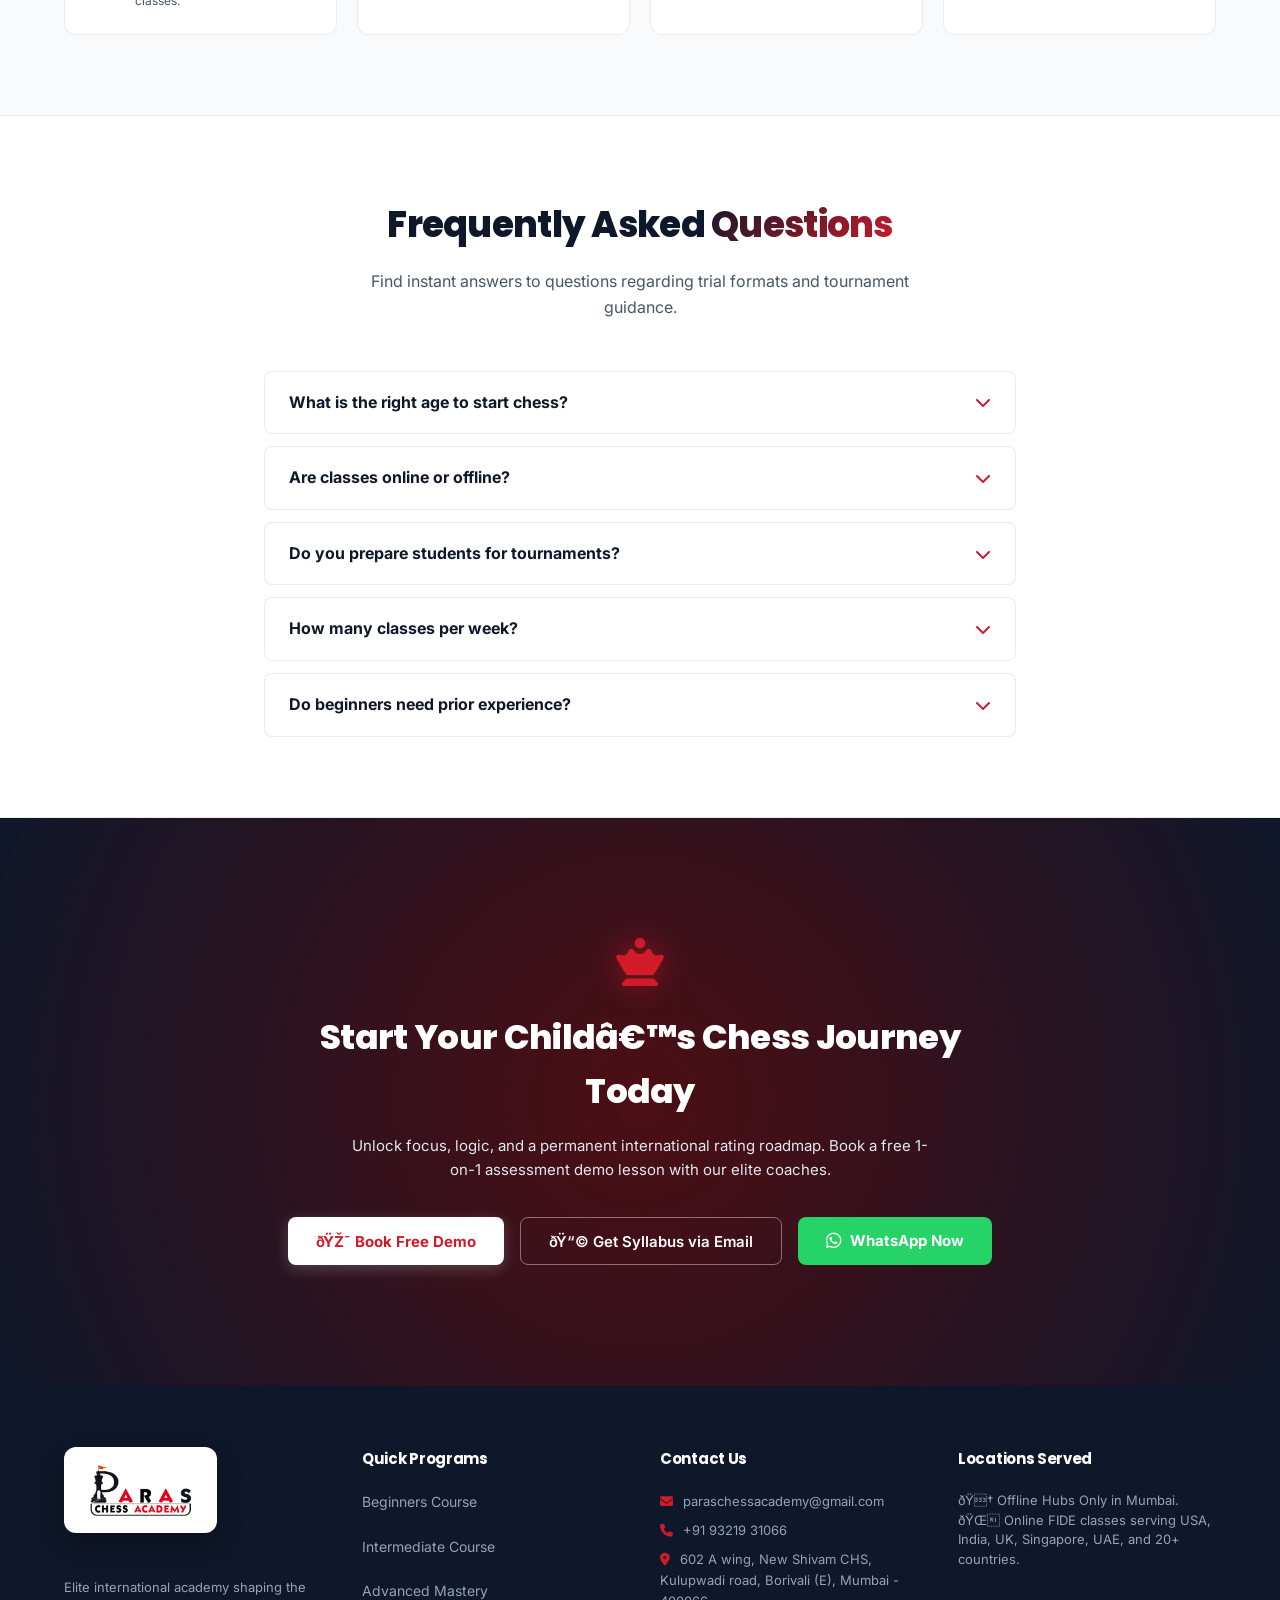
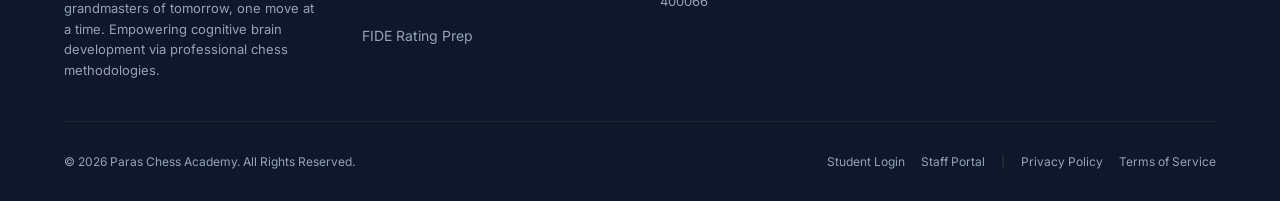
==== commit a0533ed7: "feat: integrate Google Tag Manager and Meta Pixel scripts across all pages" ====
--- a/index.html
+++ b/index.html
@@ -1,6 +1,30 @@
 <!DOCTYPE html>
 <html lang="en">
 <head>
+    <!-- Google Tag Manager -->
+    <script>(function(w,d,s,l,i){w[l]=w[l]||[];w[l].push({'gtm.start':
+    new Date().getTime(),event:'gtm.js'});var f=d.getElementsByTagName(s)[0],
+    j=d.createElement(s),dl=l!='dataLayer'?'&l='+l:'';j.async=true;j.src=
+    'https://www.googletagmanager.com/gtm.js?id='+i+dl;f.parentNode.insertBefore(j,f);
+    })(window,document,'script','dataLayer','GTM-MHBG4X3T');</script>
+    <!-- End Google Tag Manager -->
+    <!-- Meta Pixel Code -->
+    <script>
+    !function(f,b,e,v,n,t,s)
+    {if(f.fbq)return;n=f.fbq=function(){n.callMethod?
+    n.callMethod.apply(n,arguments):n.queue.push(arguments)};
+    if(!f._fbq)f._fbq=n;n.push=n;n.loaded=!0;n.version='2.0';
+    n.queue=[];t=b.createElement(e);t.async=!0;
+    t.src=v;s=b.getElementsByTagName(e)[0];
+    s.parentNode.insertBefore(t,s)}(window, document,'script',
+    'https://connect.facebook.net/en_US/fbevents.js');
+    fbq('init', '2219234762223802');
+    fbq('track', 'PageView');
+    </script>
+    <noscript><img height="1" width="1" style="display:none"
+    src="https://www.facebook.com/tr?id=2219234762223802&ev=PageView&noscript=1"
+    /></noscript>
+    <!-- End Meta Pixel Code -->
     <meta charset="UTF-8">
     <meta name="viewport" content="width=device-width, initial-scale=1.0">
     <title>Best Online Chess Academy for Kids | Paras Chess Academy</title>
@@ -505,6 +529,10 @@
     </style>
 </head>
 <body class="light-chess-theme">
+    <!-- Google Tag Manager (noscript) -->
+    <noscript><iframe src="https://www.googletagmanager.com/ns.html?id=GTM-MHBG4X3T"
+    height="0" width="0" style="display:none;visibility:hidden"></iframe></noscript>
+    <!-- End Google Tag Manager (noscript) -->
 
     <!-- Header Navigation -->
     <header class="header">
@@ -2465,10 +2493,61 @@
     </script>
 
     <!-- Shared Scripts -->
-    <script src="js/db.js"></script>
-    <script src="js/auth.js"></script>
-    <script src="js/engine.js"></script>
-    <script src="js/app.js"></script>
-    <script src="js/drawer.js?v=1.1.2"></script>
+    <script src="js/db.js?v=4.0"></script>
+    <script src="js/auth.js?v=4.0"></script>
+    <script src="js/engine.js?v=4.0"></script>
+    <script src="js/app.js?v=4.0"></script>
+    <script src="js/drawer.js?v=4.0"></script>
+    
+    <!-- Diagnostic debug helper panel -->
+    <script>
+        (function() {
+            if (window.location.search.includes("debug=1")) {
+                const div = document.createElement("div");
+                div.style.position = "fixed";
+                div.style.bottom = "10px";
+                div.style.left = "10px";
+                div.style.background = "rgba(0,0,0,0.95)";
+                div.style.color = "#00FF00";
+                div.style.fontFamily = "monospace";
+                div.style.fontSize = "11px";
+                div.style.padding = "15px";
+                div.style.borderRadius = "8px";
+                div.style.zIndex = "999999";
+                div.style.maxHeight = "400px";
+                div.style.overflowY = "auto";
+                div.style.width = "450px";
+                div.style.boxShadow = "0 4px 20px rgba(0,0,0,0.5)";
+                div.style.border = "1px solid #00FF00";
+                
+                let html = "<h4 style='margin:0 0 10px;color:#00FF00;font-size:13px;'>PCA Booking Diagnostic Panel</h4>";
+                
+                try {
+                    const teachers = window.ChessDB.getTeachers();
+                    html += `<b>Teachers count:</b> ${teachers.length}<br><hr style='border-color:#00ff00'>`;
+                    teachers.forEach(t => {
+                        html += `<b>Coach:</b> ${t.name} (ID: ${t.id})<br>`;
+                        html += `- Active: ${t.leaves && t.leaves.includes(new Date().toISOString().split('T')[0]) ? "ON LEAVE" : "AVAILABLE"}<br>`;
+                        html += `- Languages: ${JSON.stringify(t.languages)}<br>`;
+                        html += `- Expertise: ${JSON.stringify(t.expertise)}<br>`;
+                        html += `- Static Slots (${t.slots ? t.slots.length : 0}): ${JSON.stringify(t.slots)}<br>`;
+                        
+                        const todayStr = new Date().toISOString().split("T")[0];
+                        const dailyRoster = window.ChessDB.getDailyRosterForDate(todayStr);
+                        const rosterSlots = dailyRoster[t.id] || [];
+                        html += `- Today's Roster Slots (${rosterSlots.length}): ${JSON.stringify(rosterSlots)}<br><hr style='border-color:#00ff00'>`;
+                    });
+                    
+                    const bookings = window.ChessDB.getBookings();
+                    html += `<b>Total Bookings:</b> ${bookings.length}<br>`;
+                } catch (err) {
+                    html += `<span style="color:red">Error: ${err.message}</span>`;
+                }
+                
+                div.innerHTML = html;
+                document.body.appendChild(div);
+            }
+        })();
+    </script>
 </body>
 </html>
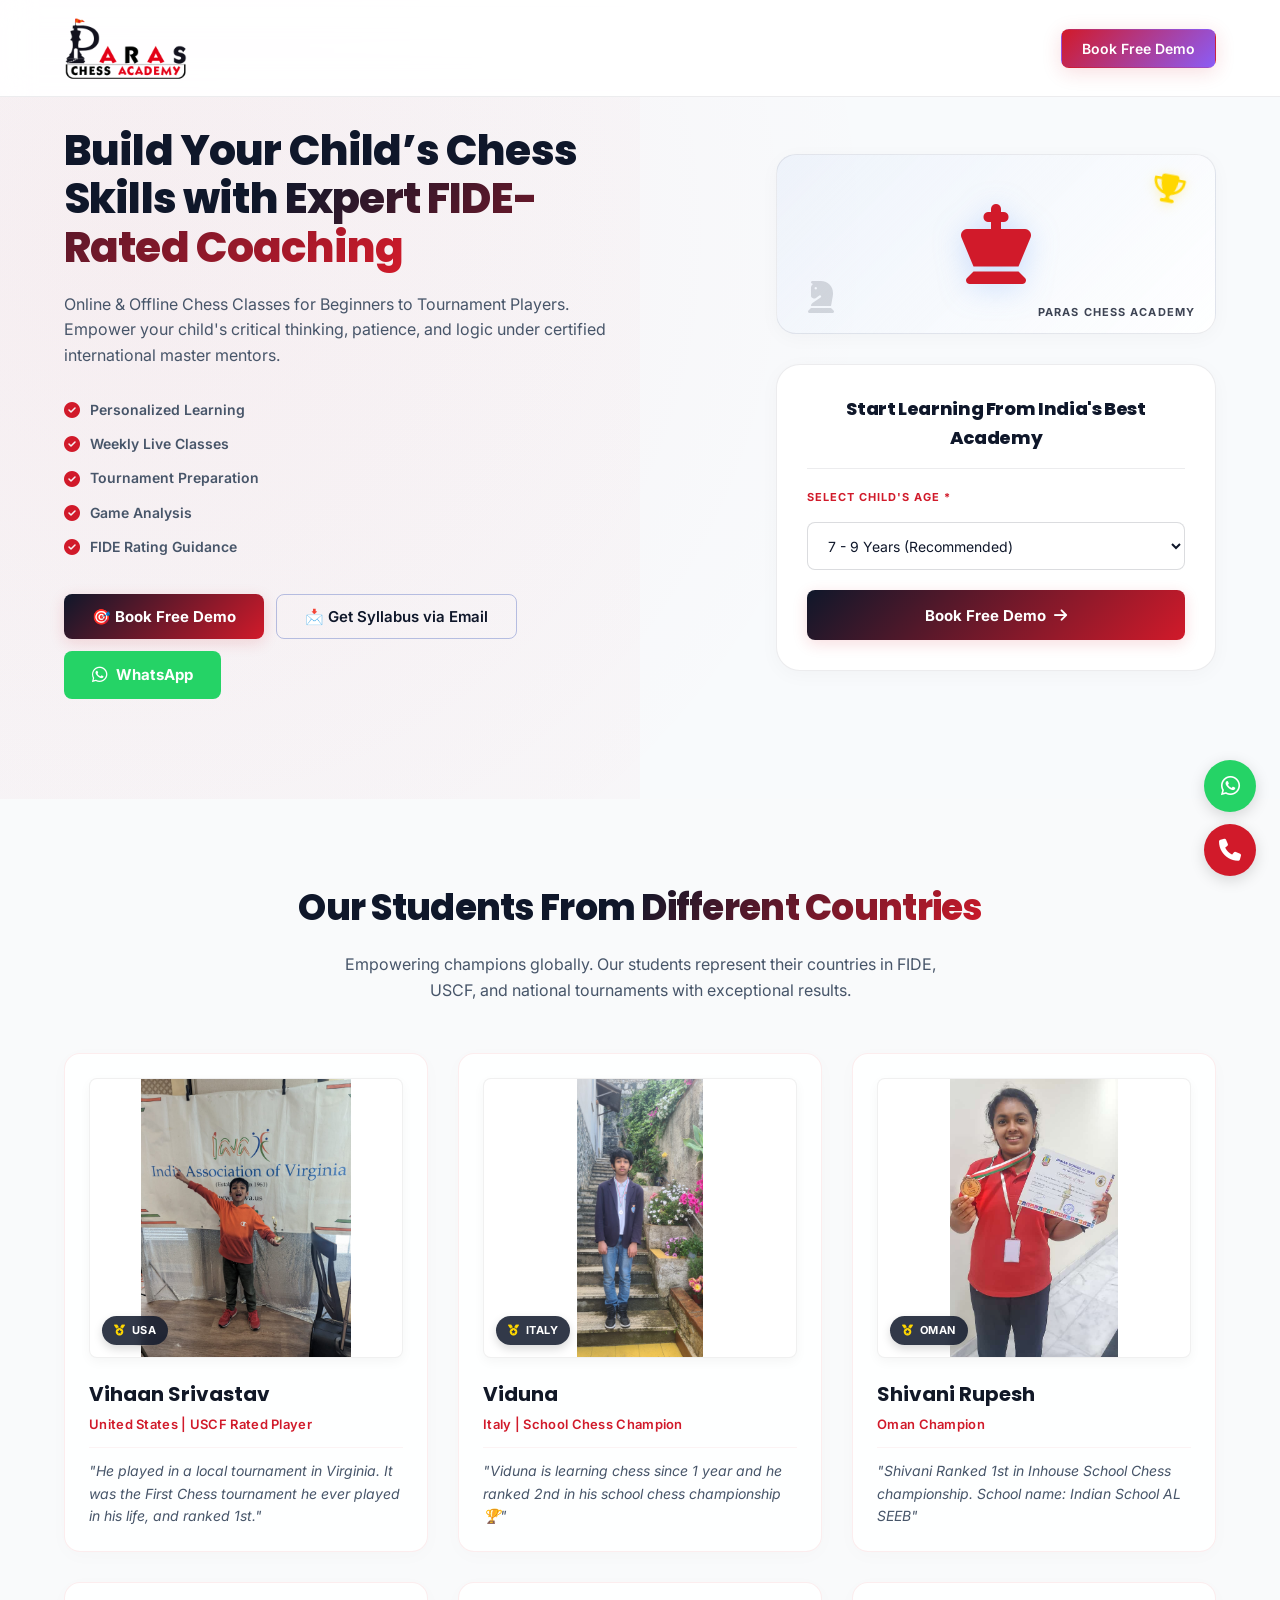
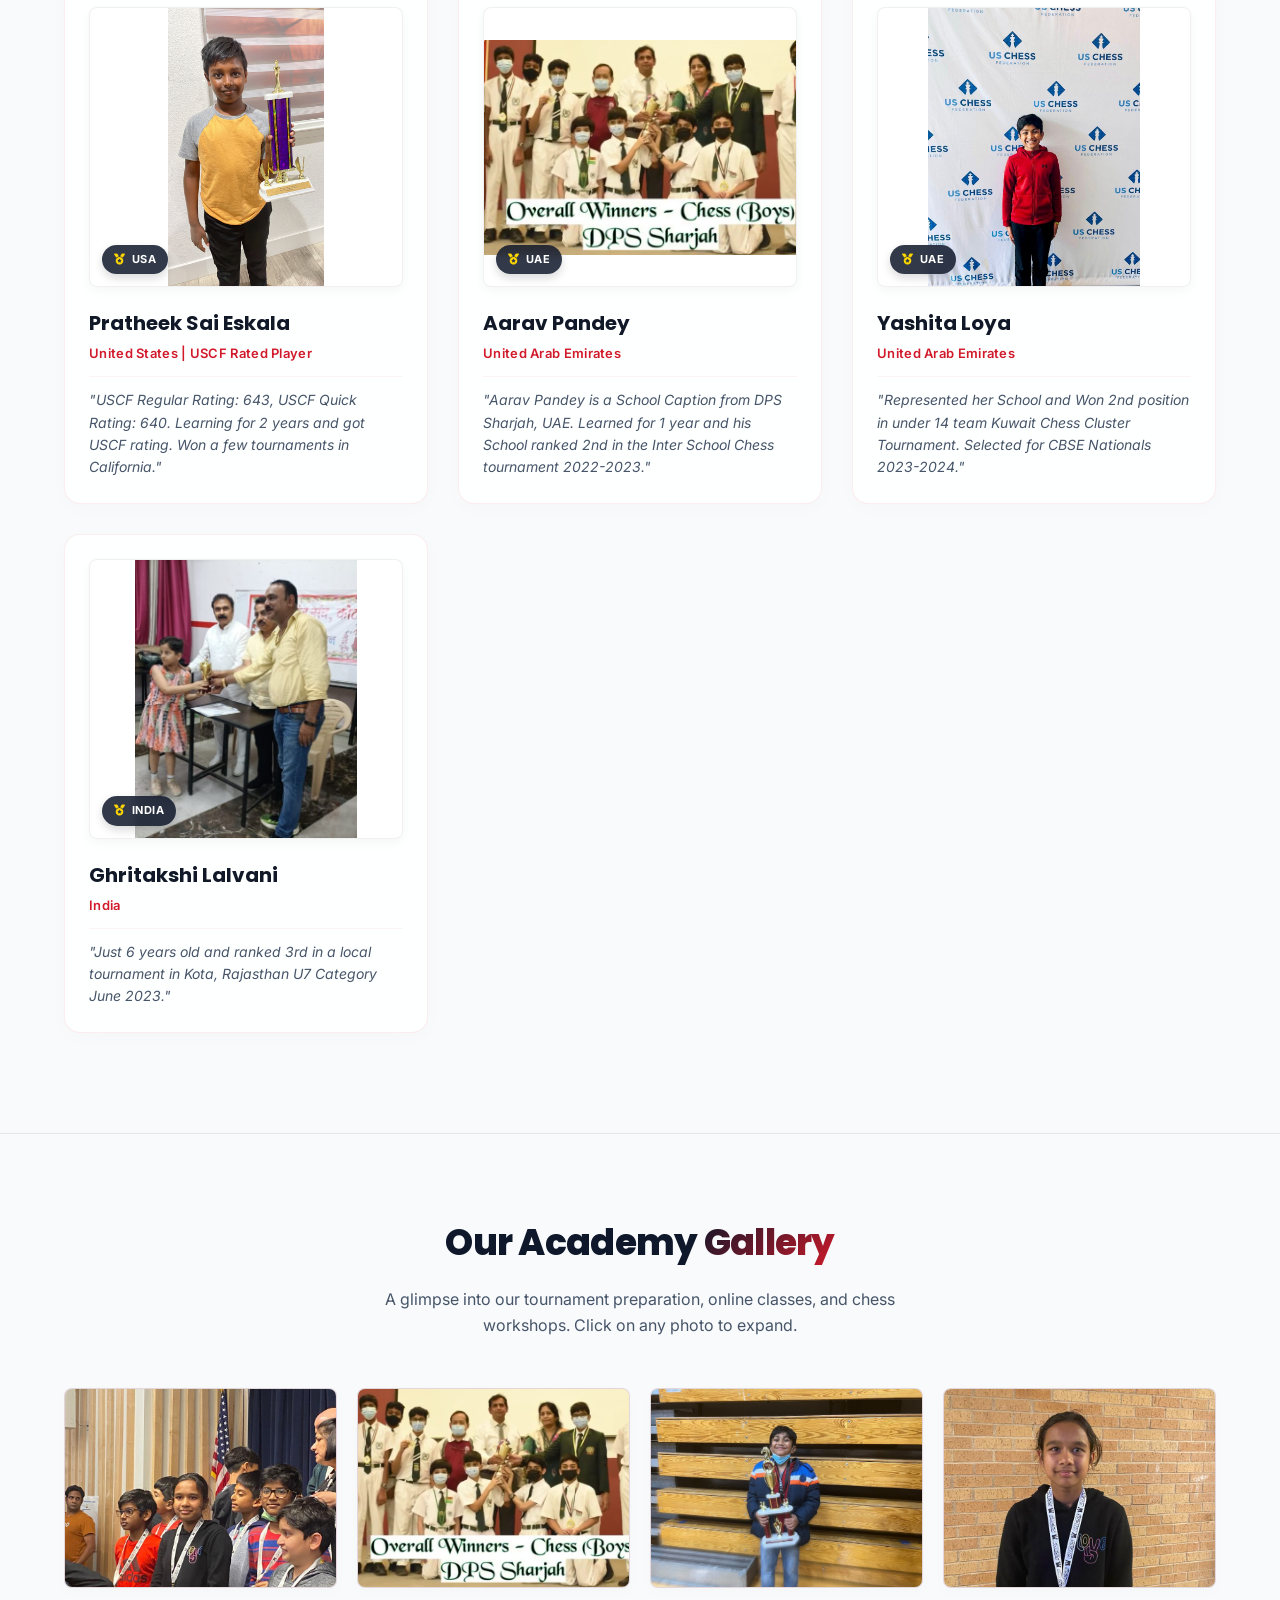
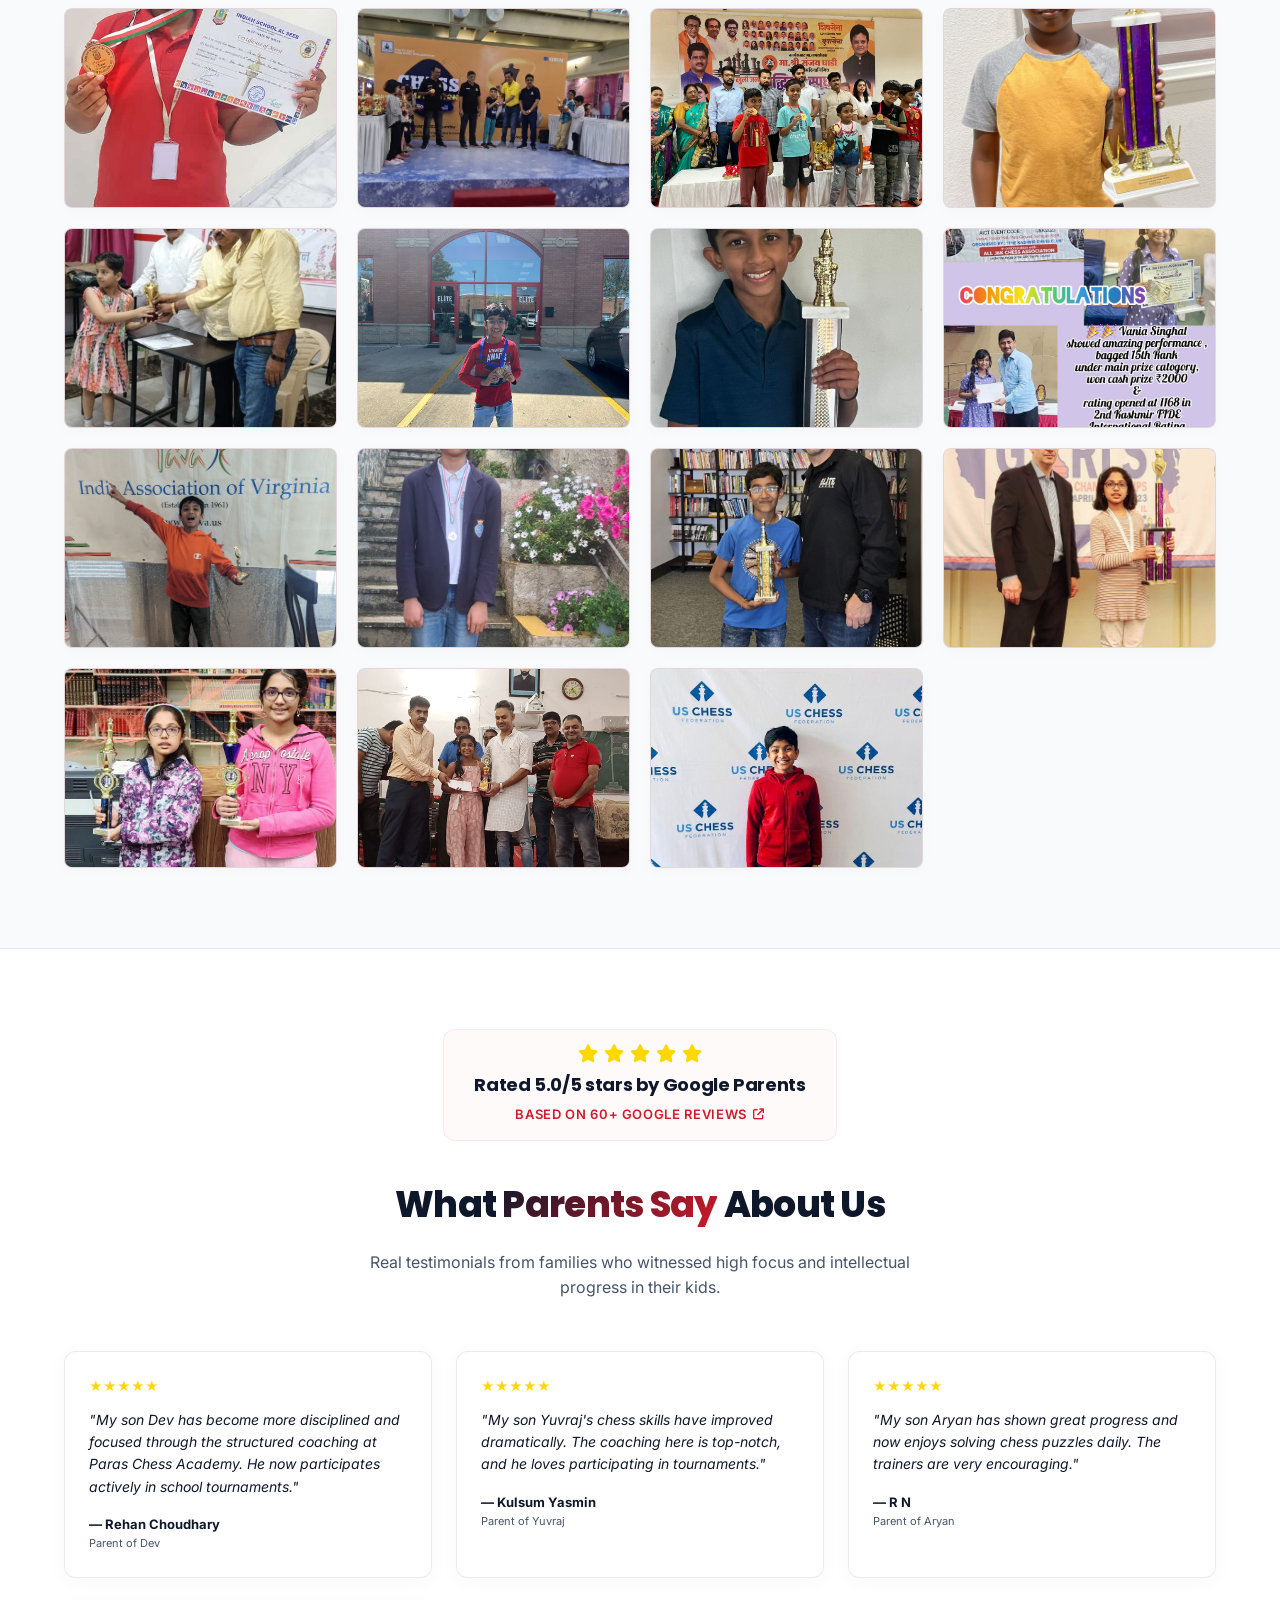
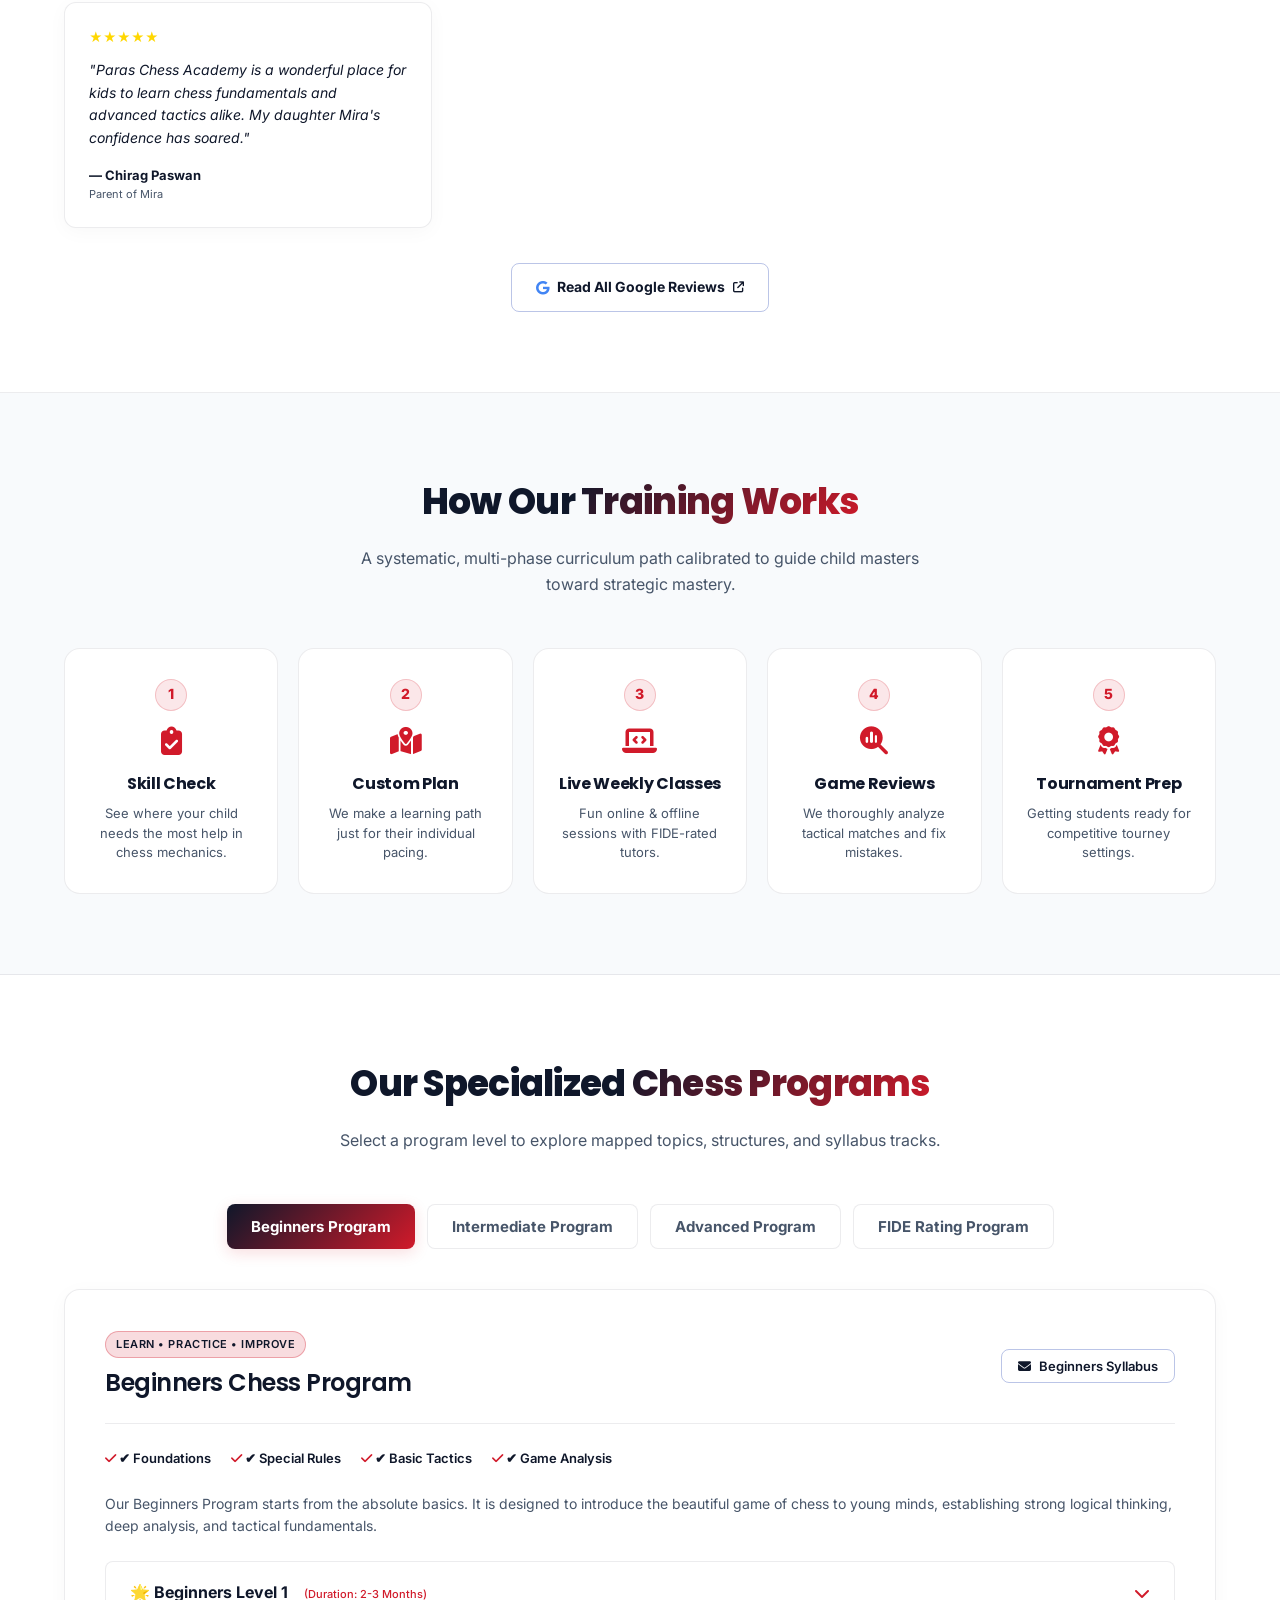
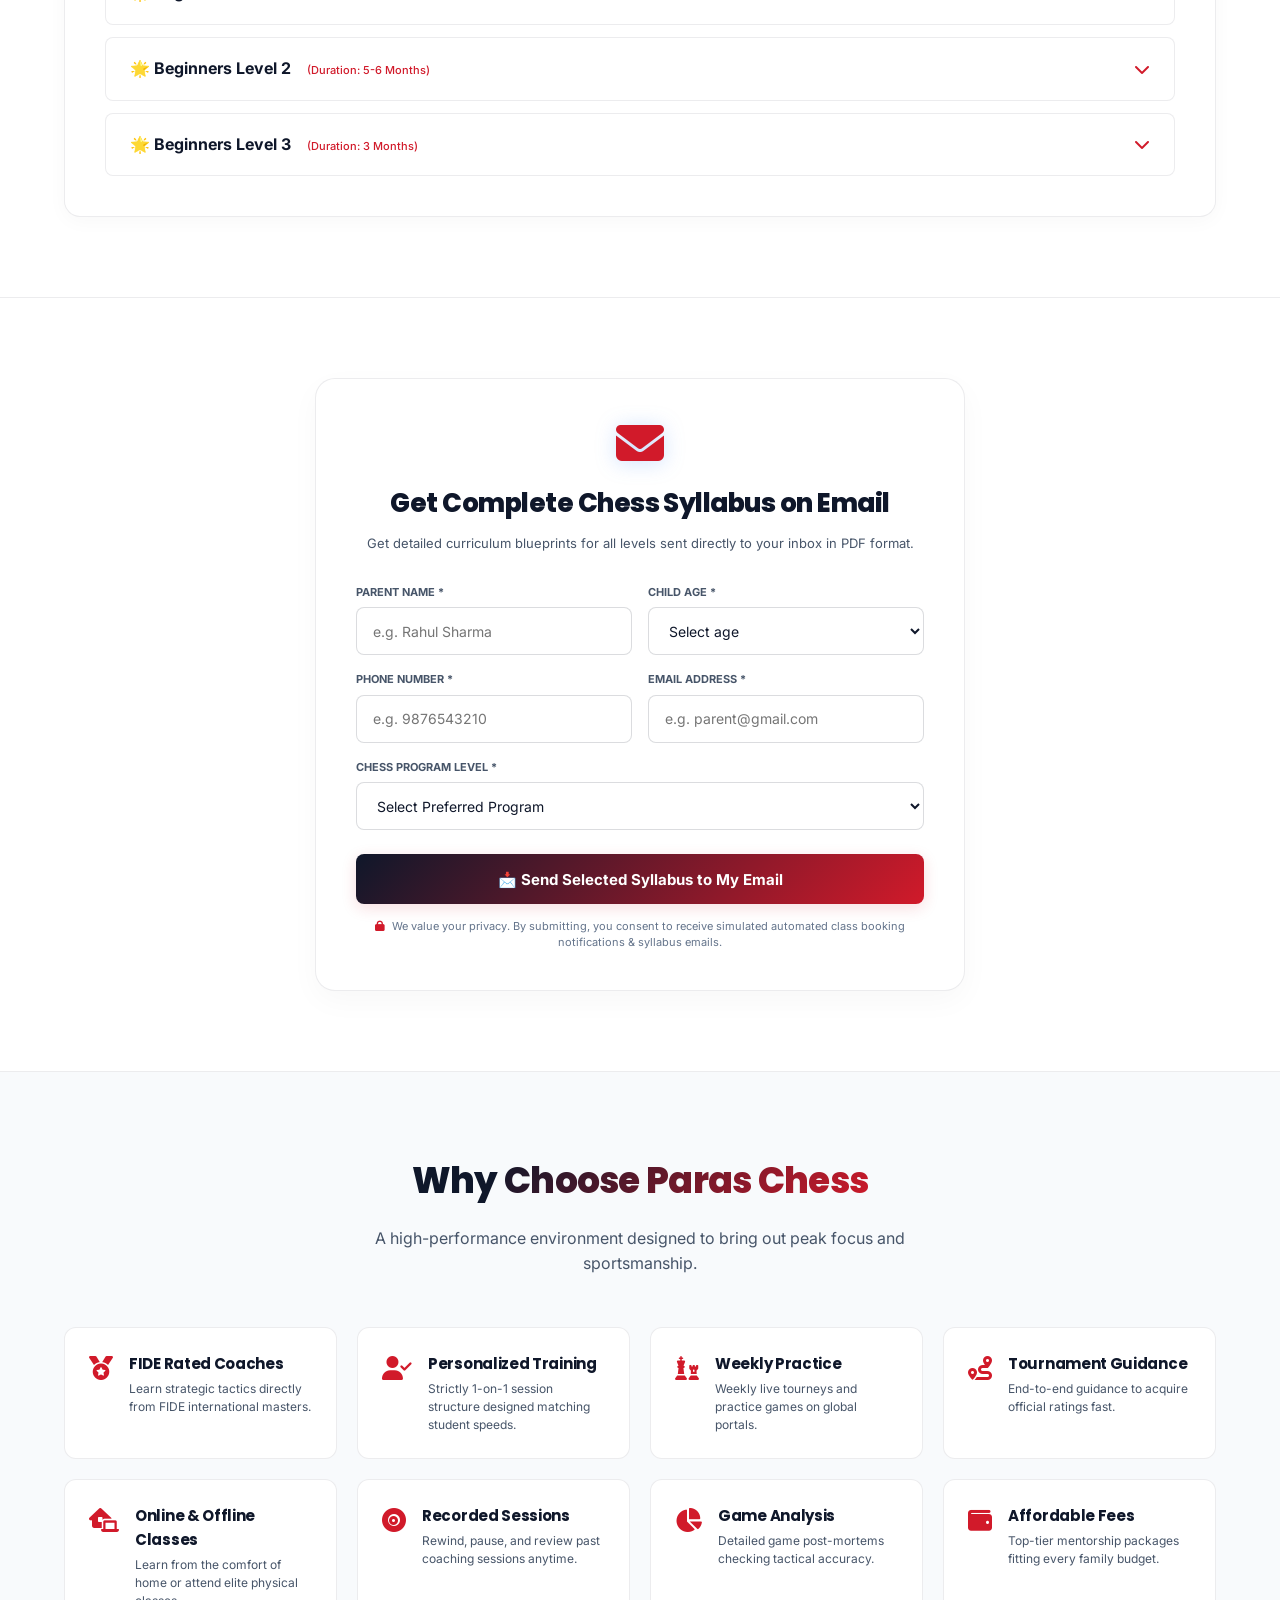
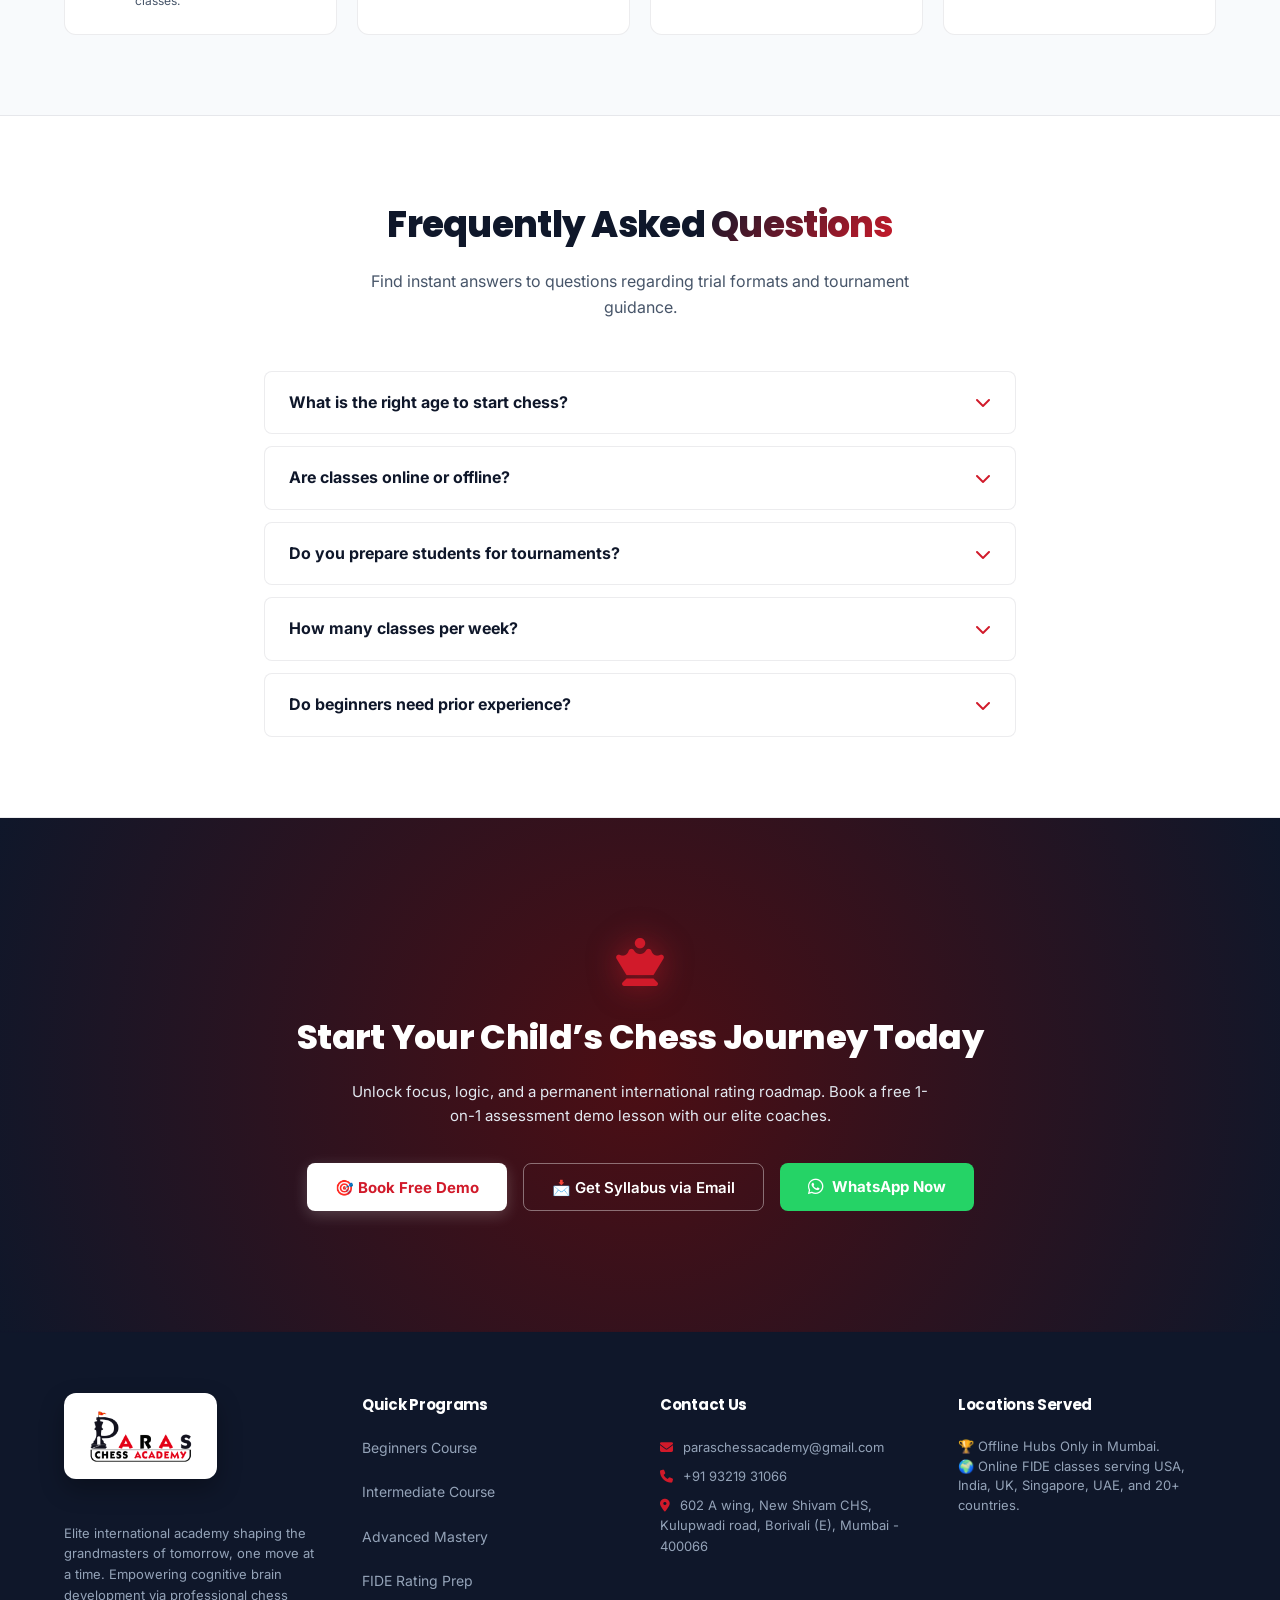
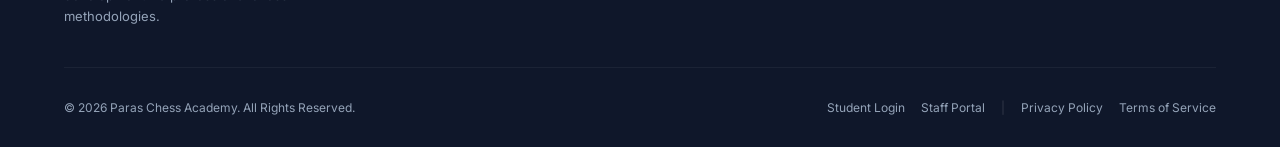
==== commit c108e353: "Fix charset positioning for icon and emoji display, relax meeting link validation migration to suppo" ====
--- a/index.html
+++ b/index.html
@@ -1,6 +1,7 @@
 <!DOCTYPE html>
 <html lang="en">
 <head>
+    <meta charset="UTF-8">
     <!-- Google Tag Manager -->
     <script>(function(w,d,s,l,i){w[l]=w[l]||[];w[l].push({'gtm.start':
     new Date().getTime(),event:'gtm.js'});var f=d.getElementsByTagName(s)[0],
@@ -25,7 +26,6 @@
     src="https://www.facebook.com/tr?id=2219234762223802&ev=PageView&noscript=1"
     /></noscript>
     <!-- End Meta Pixel Code -->
-    <meta charset="UTF-8">
     <meta name="viewport" content="width=device-width, initial-scale=1.0">
     <title>Best Online Chess Academy for Kids | Paras Chess Academy</title>
     <!-- Meta tags for SEO -->
@@ -2073,6 +2073,13 @@
 
         // Lead capture localStorage helpers & email dispatch
         function captureLead(name, age, phone, email, levelName = "Complete") {
+            // Track Meta Pixel Lead event
+            if (typeof fbq === 'function') {
+                fbq('track', 'Lead', {
+                    content_name: 'Syllabus Request',
+                    content_category: levelName
+                });
+            }
             const existingLeads = JSON.parse(localStorage.getItem("chess_syllabus_leads")) || [];
             existingLeads.push({
                 name,
